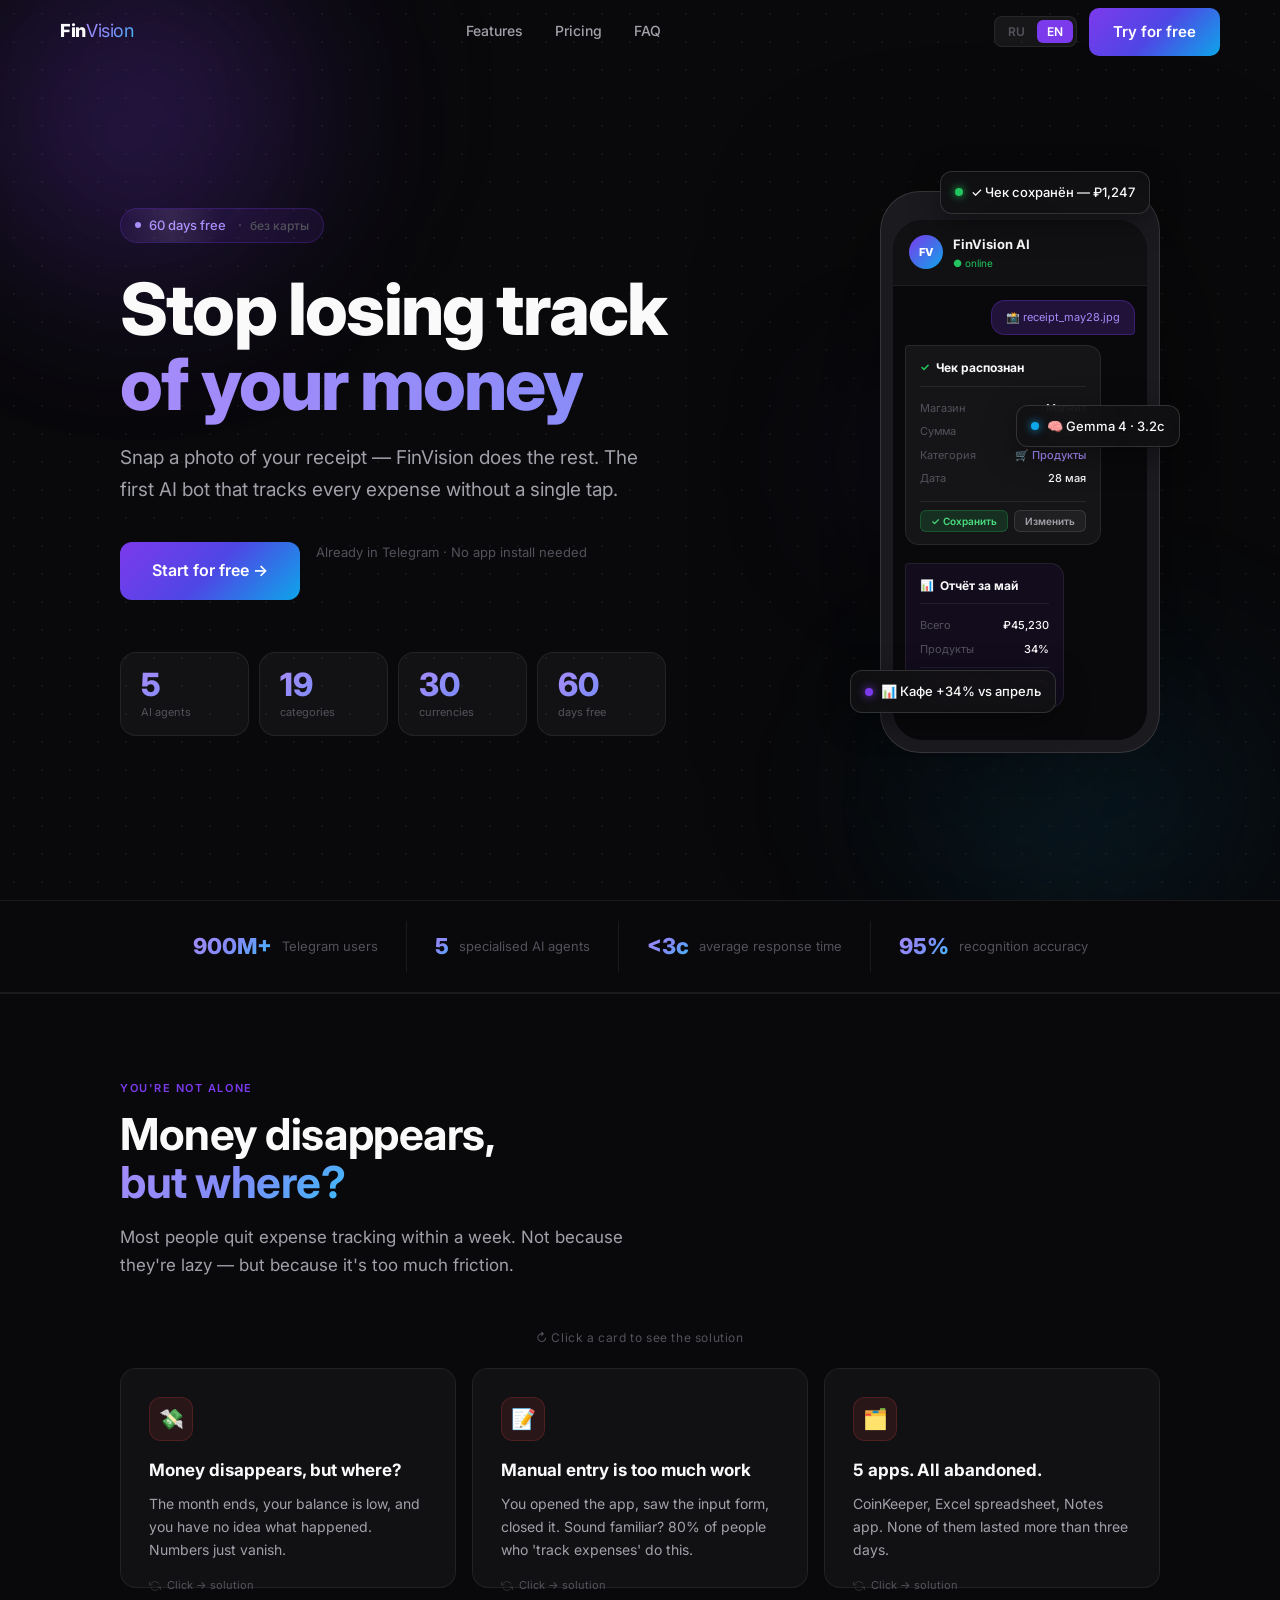
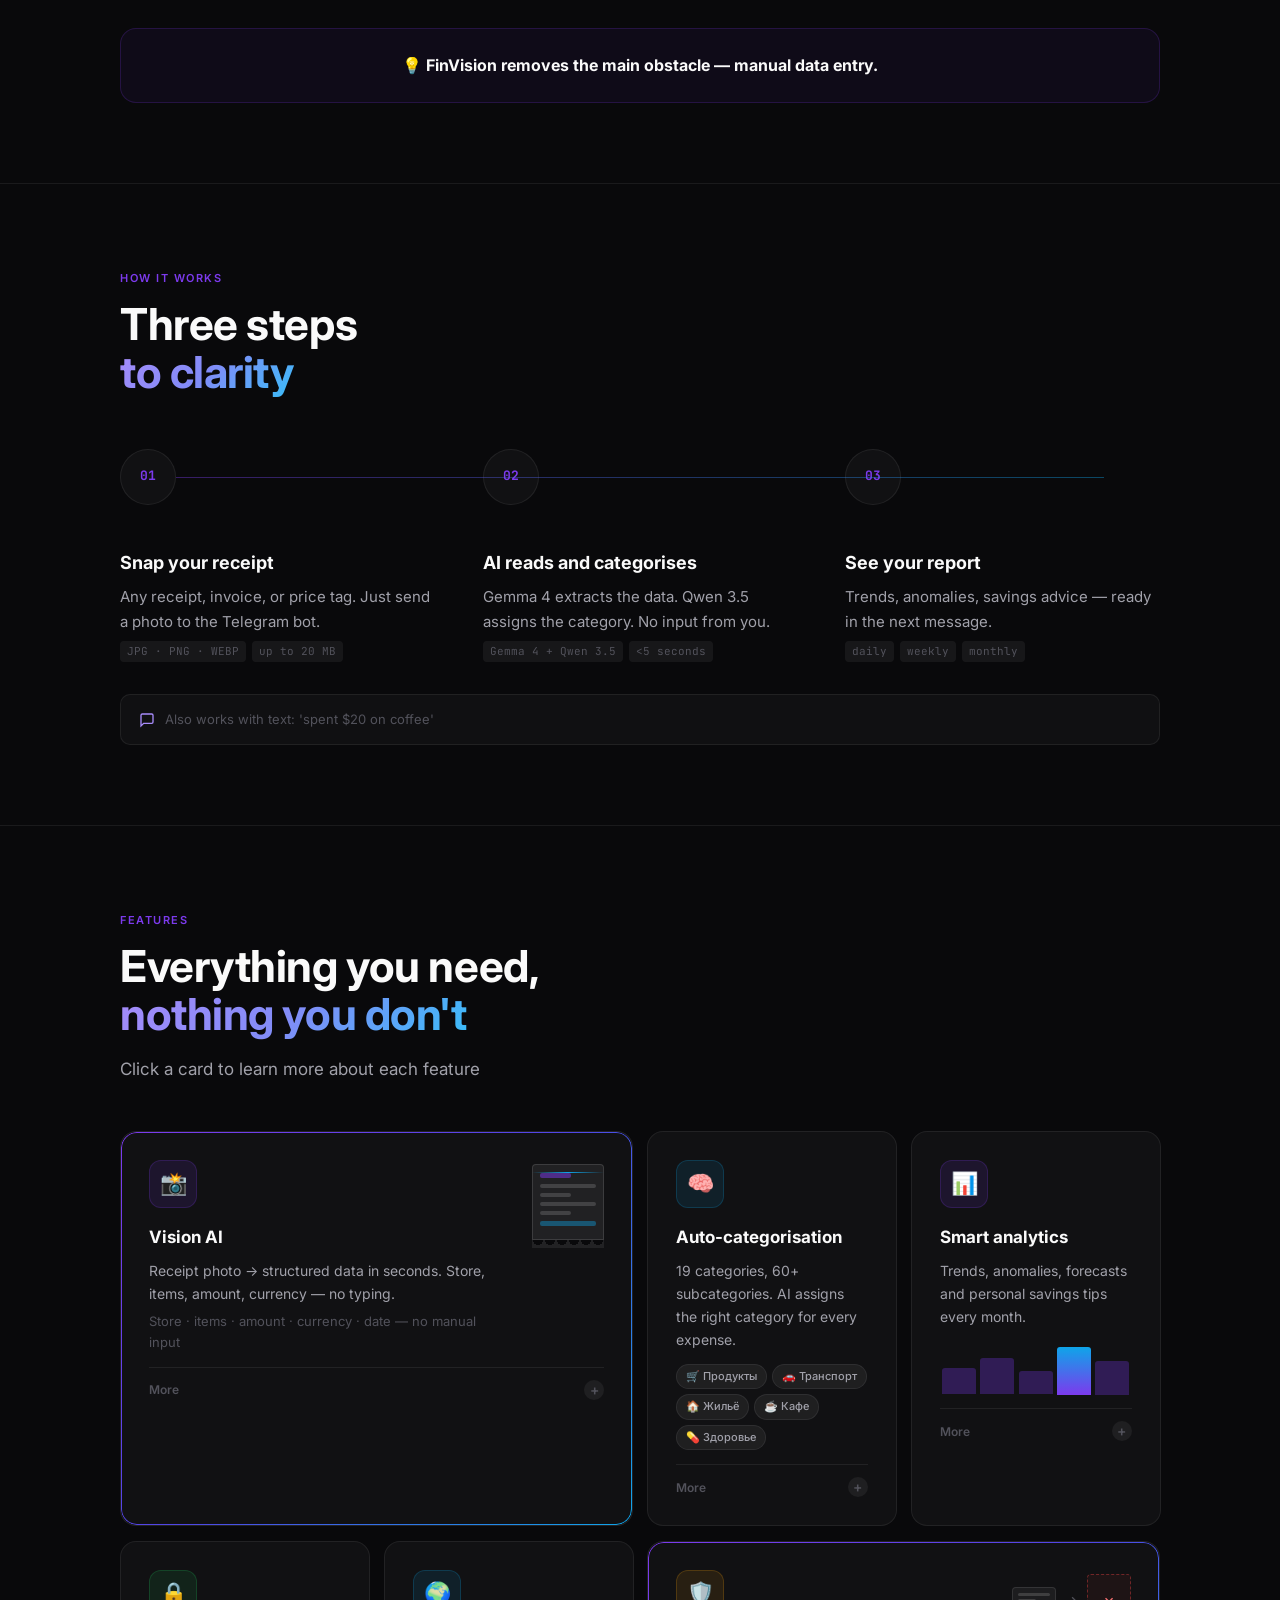
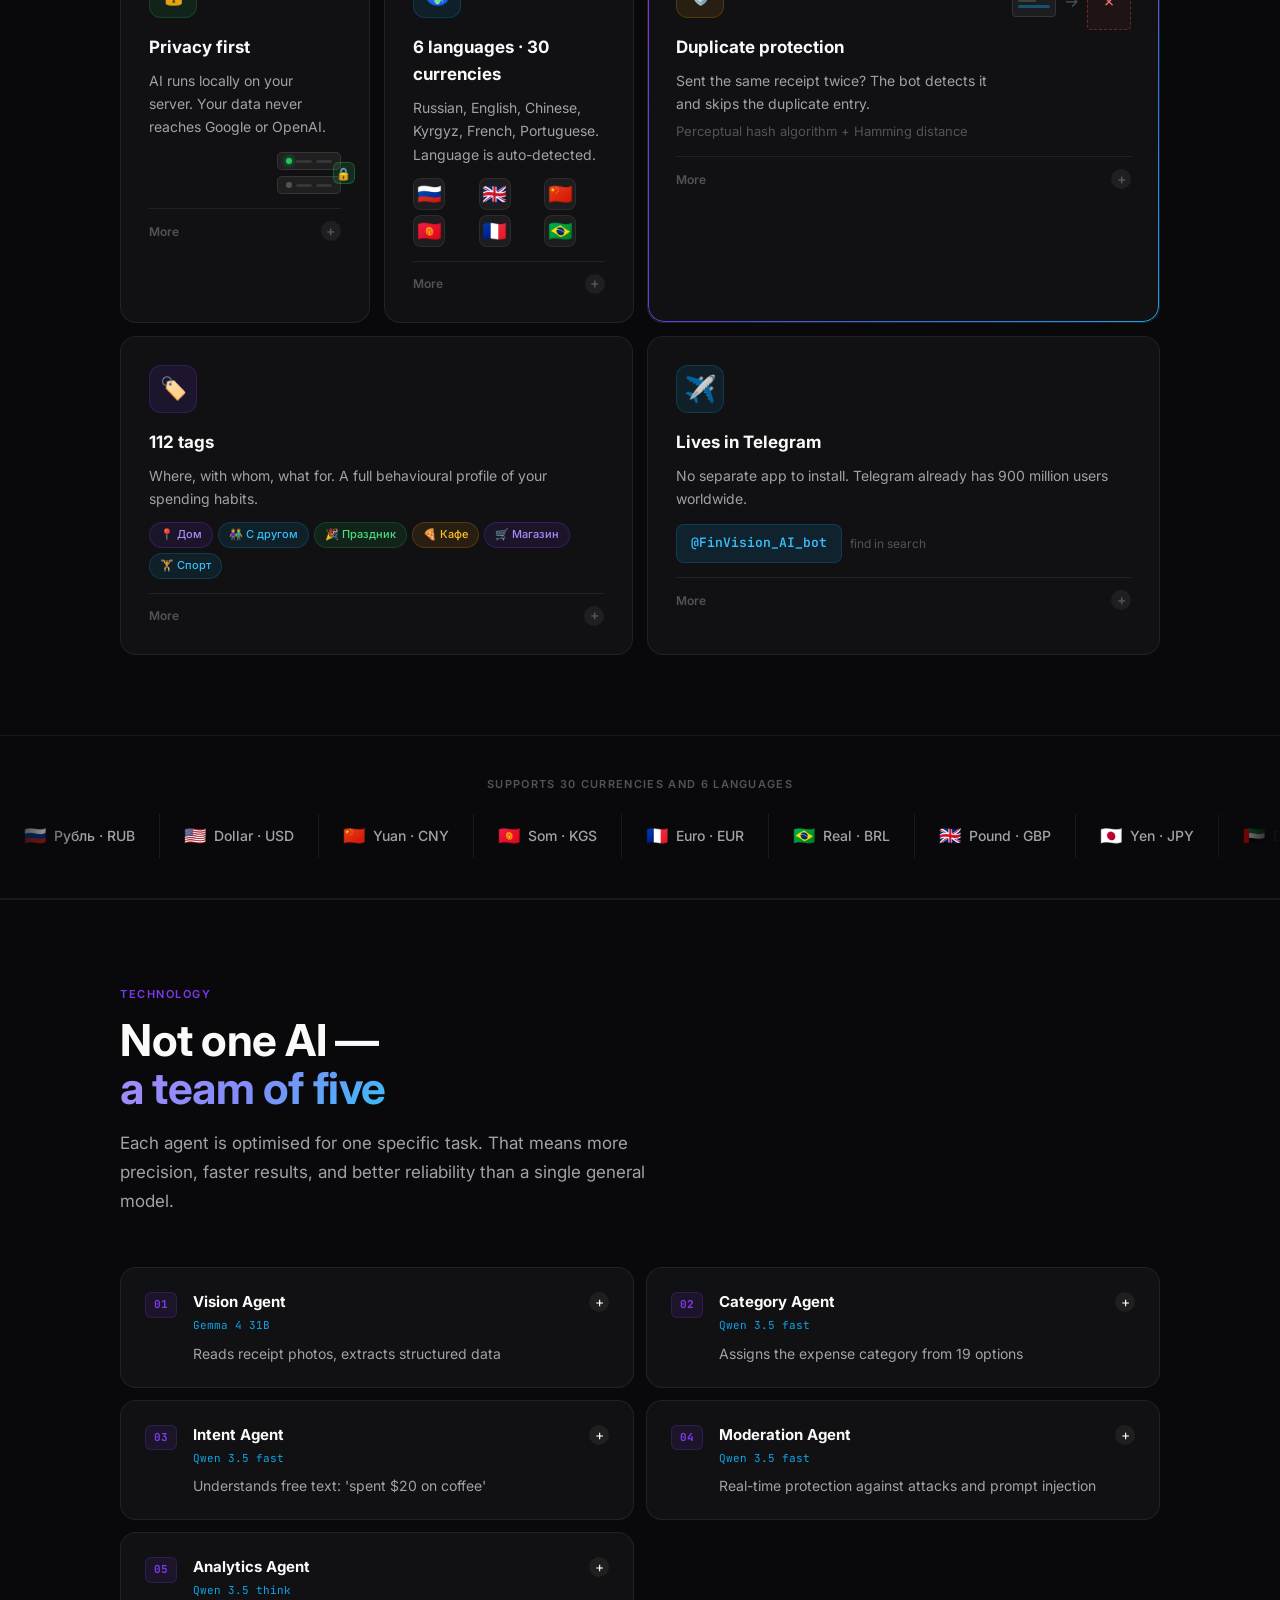
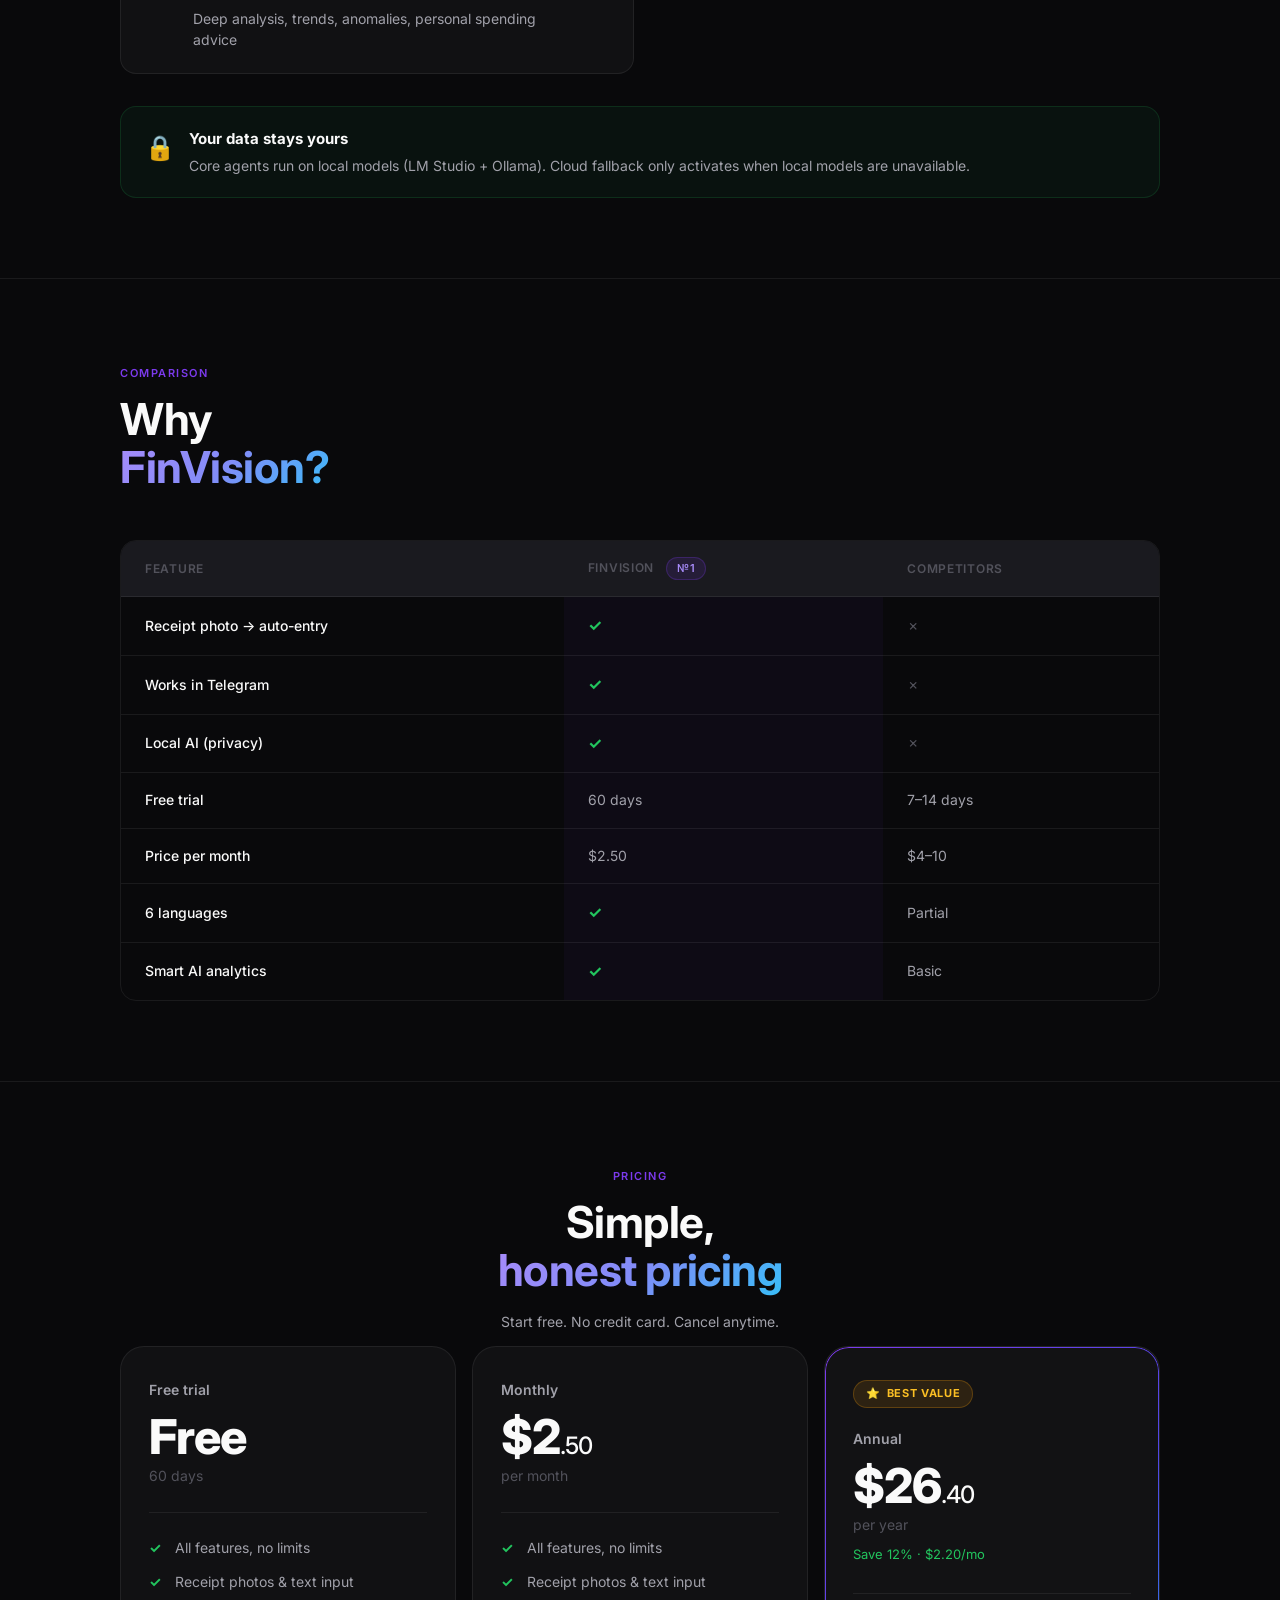
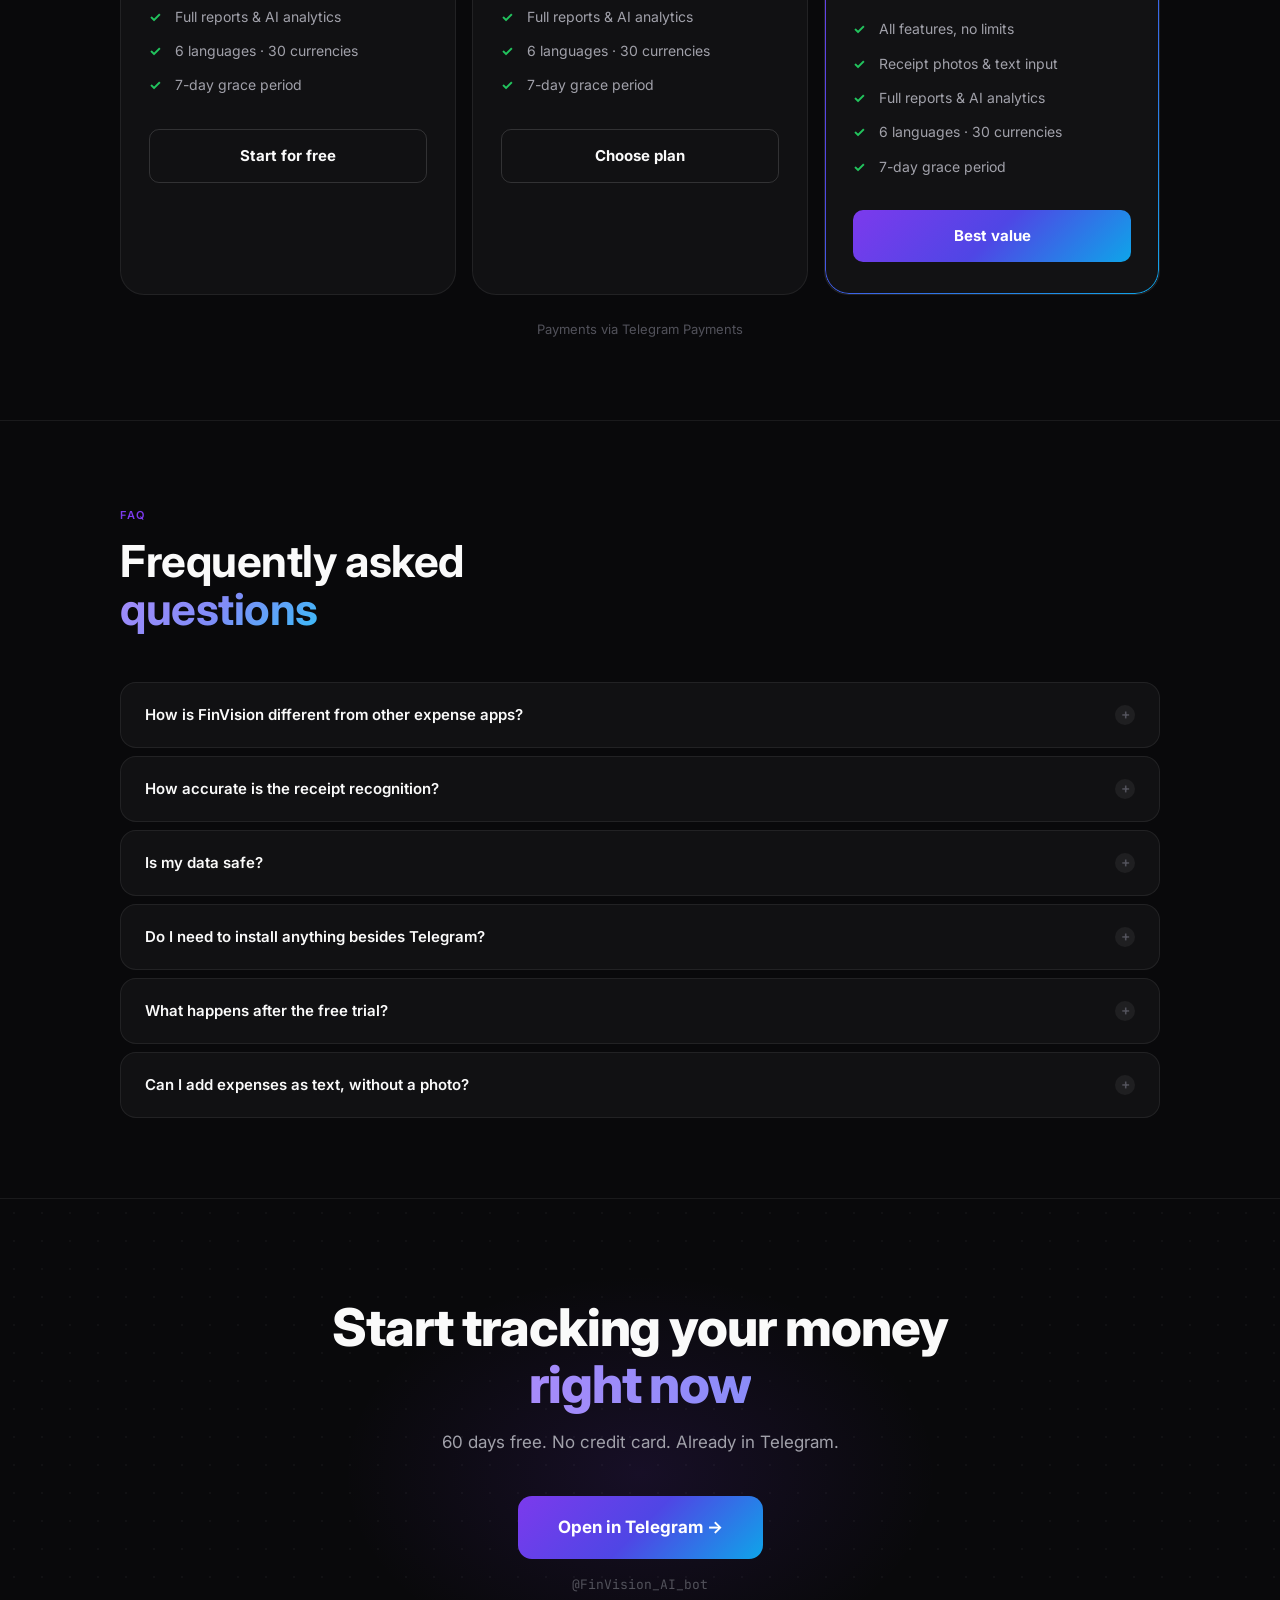
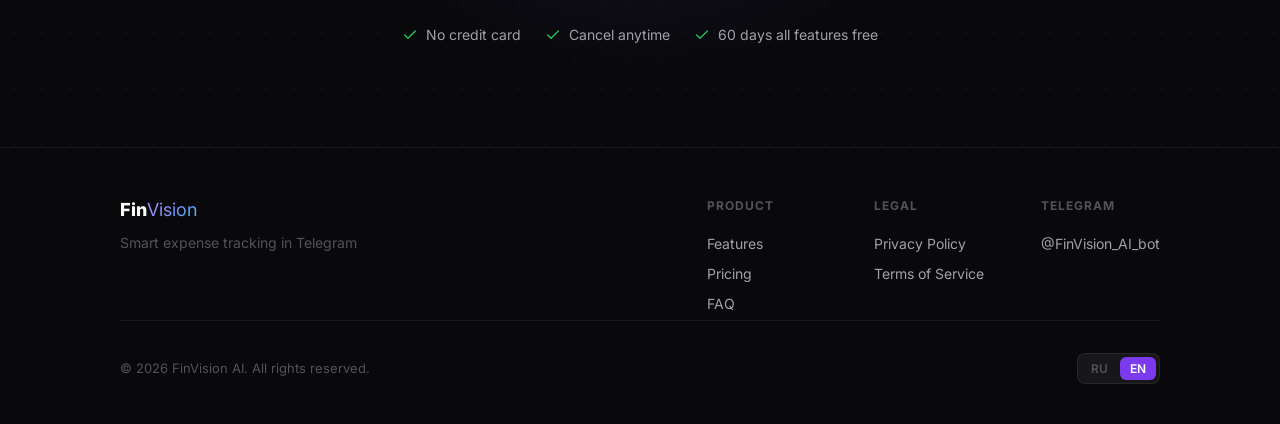
==== index.html @ de07f98b "feat: initial commit — landing page v1 with i18n fixes - Full landing page: hero, pain, how, feature" ====
<!DOCTYPE html>
<html lang="ru">
<head>
  <meta charset="UTF-8">
  <meta name="viewport" content="width=device-width, initial-scale=1.0, viewport-fit=cover">
  <meta name="description" content="FinVision AI — умный учёт расходов в Telegram. Сфотографируйте чек, AI сделает остальное. 60 дней бесплатно.">
  <title>FinVision AI — Умный учёт расходов в Telegram</title>
  <link rel="preconnect" href="https://fonts.googleapis.com">
  <link rel="preconnect" href="https://fonts.gstatic.com" crossorigin>
  <link href="https://fonts.googleapis.com/css2?family=Inter:wght@300;400;500;600;700;800&family=JetBrains+Mono:wght@400;500&display=swap" rel="stylesheet">
  <link rel="stylesheet" href="css/style.css">
</head>
<body>

<!-- ═══════ NAVBAR ════════════════════════════════════════════ -->
<nav class="navbar" id="navbar">
  <div class="nav-inner">
    <a href="#" class="nav-logo">Fin<span>Vision</span></a>
    <div class="nav-links">
      <a href="#features" data-i18n="nav.features">Возможности</a>
      <a href="#pricing"  data-i18n="nav.pricing">Цены</a>
      <a href="#faq"      data-i18n="nav.faq">FAQ</a>
    </div>
    <div class="nav-actions">
      <div class="lang-switcher">
        <button class="lang-btn active" data-lang="ru">RU</button>
        <button class="lang-btn" data-lang="en">EN</button>
      </div>
      <a href="https://t.me/FinVision_AI_bot" target="_blank" rel="noopener"
         class="btn btn-primary nav-cta" data-i18n="nav.cta">Попробовать бесплатно</a>
    </div>
    <button class="hamburger" id="hamburger" aria-label="Menu" aria-expanded="false">
      <span></span><span></span><span></span>
    </button>
  </div>
  <div class="mobile-menu" id="mobile-menu">
    <a href="#features" data-i18n="nav.features">Возможности</a>
    <a href="#pricing"  data-i18n="nav.pricing">Цены</a>
    <a href="#faq"      data-i18n="nav.faq">FAQ</a>
    <a href="https://t.me/FinVision_AI_bot" target="_blank" rel="noopener"
       class="btn btn-primary mobile-cta" data-i18n="nav.cta">Попробовать бесплатно</a>
  </div>
</nav>

<main>

<!-- ═══════ HERO ═════════════════════════════════════════════ -->
<section class="hero" id="hero">
  <div class="hero-glow hero-glow-1"></div>
  <div class="hero-glow hero-glow-2"></div>
  <div class="hero-aurora aurora-1"></div>
  <div class="hero-aurora aurora-2"></div>
  <div class="hero-aurora aurora-3"></div>

  <div class="container">
    <div class="hero-content">
      <div class="hero-text">

        <div class="hero-badge" data-animate>
          <span class="badge-dot"></span>
          <span data-i18n="hero.badge">60 дней бесплатно</span>
          <span style="color:var(--faint);margin-left:4px">·</span>
          <span style="color:var(--faint);font-size:12px">без карты</span>
        </div>

        <h1 class="hero-title" data-animate data-delay="80">
          <span data-i18n="hero.title_1">Ваши деньги</span><br>
          <span class="animated-gradient" data-i18n="hero.title_2">перестали исчезать</span>
        </h1>

        <p class="hero-sub" data-animate data-delay="140" data-i18n="hero.subtitle">
          Сфотографируйте чек — FinVision сделает всё остальное.
        </p>

        <div class="hero-actions" data-animate data-delay="200">
          <a href="https://t.me/FinVision_AI_bot" target="_blank" rel="noopener"
             class="btn btn-primary btn-primary-lg" data-i18n="hero.cta">Начать бесплатно →</a>
          <span class="hero-note" data-i18n="hero.note">Уже в Telegram · Без установки</span>
        </div>

        <div class="hero-stats" data-animate data-delay="260" data-stagger>
          <div class="stat">
            <div class="stat-val" data-count="5">5</div>
            <div class="stat-label" data-i18n="stats.agents">AI агентов</div>
          </div>
          <div class="stat">
            <div class="stat-val" data-count="19">19</div>
            <div class="stat-label" data-i18n="stats.categories">категорий</div>
          </div>
          <div class="stat">
            <div class="stat-val" data-count="30">30</div>
            <div class="stat-label" data-i18n="stats.currencies">валют</div>
          </div>
          <div class="stat">
            <div class="stat-val" data-count="60">60</div>
            <div class="stat-label" data-i18n="stats.free">дней бесплатно</div>
          </div>
        </div>

      </div>

      <!-- Phone visual + floating badges -->
      <div class="hero-visual" style="position:relative">

        <!-- Floating notification badges -->
        <div class="hero-badge-float float float-d1"
             style="top:-20px;right:10px;z-index:10">
          <span class="hbf-dot hbf-green"></span>
          <span>✓ Чек сохранён — ₽1,247</span>
        </div>
        <div class="hero-badge-float float float-d2"
             style="bottom:40px;left:-30px;z-index:10">
          <span class="hbf-dot hbf-violet"></span>
          <span>📊 Кафе +34% vs апрель</span>
        </div>
        <div class="hero-badge-float float-sm float-d3"
             style="top:38%;right:-20px;z-index:10">
          <span class="hbf-dot hbf-sky"></span>
          <span>🧠 Gemma 4 · 3.2с</span>
        </div>

        <!-- Phone mockup -->
        <div class="phone-mockup">
          <div class="phone-frame">
            <div class="phone-notch"></div>
            <div class="phone-screen">
              <div class="chat-header">
                <div class="chat-avatar">FV</div>
                <div>
                  <div class="chat-name">FinVision AI</div>
                  <div class="chat-status">● online</div>
                </div>
              </div>
              <div class="chat-body">
                <div class="msg-user">
                  <div class="msg-photo-pill">📸 receipt_may28.jpg</div>
                </div>
                <div class="msg-bot">
                  <div class="receipt-card">
                    <div class="rc-top">
                      <span class="rc-check">✓</span>
                      <span class="rc-title">Чек распознан</span>
                    </div>
                    <div class="rc-row"><span class="rc-k">Магазин</span><span class="rc-v">Магнит</span></div>
                    <div class="rc-row"><span class="rc-k">Сумма</span><span class="rc-v">₽1,247</span></div>
                    <div class="rc-row"><span class="rc-k">Категория</span><span class="rc-v rc-cat">🛒 Продукты</span></div>
                    <div class="rc-row"><span class="rc-k">Дата</span><span class="rc-v">28 мая</span></div>
                    <div class="rc-actions">
                      <button class="rc-btn rc-save">✓ Сохранить</button>
                      <button class="rc-btn rc-edit">Изменить</button>
                    </div>
                  </div>
                </div>
                <div class="msg-bot" style="margin-top:8px">
                  <div class="receipt-card" style="background:rgba(124,58,237,0.08)">
                    <div class="rc-top" style="margin-bottom:10px">
                      <span style="color:#a78bfa">📊</span>
                      <span class="rc-title">Отчёт за май</span>
                    </div>
                    <div class="rc-row"><span class="rc-k">Всего</span><span class="rc-v">₽45,230</span></div>
                    <div class="rc-row"><span class="rc-k">Продукты</span><span class="rc-v">34%</span></div>
                    <div class="rc-row" style="margin-top:6px;padding-top:6px;border-top:1px solid rgba(255,255,255,.07)">
                      <span style="font-size:11px;color:#f87171">↑ Кафе +34% vs апрель</span>
                    </div>
                  </div>
                </div>
              </div>
            </div>
          </div>
        </div>
      </div>

    </div>
  </div>
</section>

<!-- ═══════ PROOF BAR ════════════════════════════════════════ -->
<div class="proof-bar">
  <div class="container">
    <div class="proof-inner">
      <div class="proof-item">
        <span class="proof-num">900M+</span>
        <span class="proof-label" data-i18n="proof.telegram">пользователей Telegram</span>
      </div>
      <div class="proof-item">
        <span class="proof-num">5</span>
        <span class="proof-label" data-i18n="proof.agents">специализированных AI-агентов</span>
      </div>
      <div class="proof-item">
        <span class="proof-num">&lt;3с</span>
        <span class="proof-label" data-i18n="proof.speed">среднее время ответа</span>
      </div>
      <div class="proof-item">
        <span class="proof-num">95%</span>
        <span class="proof-label" data-i18n="proof.accuracy">точность распознавания</span>
      </div>
    </div>
  </div>
</div>

<!-- ═══════ PAIN ══════════════════════════════════════════════ -->
<section class="pain section" id="pain">
  <div class="container">
    <div class="pain-header">
      <span class="section-label" data-i18n="pain.label">Вы не одни</span>
      <h2 class="section-title" data-animate>
        <span data-i18n="pain.title">Деньги уходят,</span><br>
        <span class="gradient-text" data-i18n="pain.title_accent">но куда?</span>
      </h2>
      <p class="section-subtitle" data-animate data-delay="60" data-i18n="pain.subtitle">
        Большинство людей бросают учёт финансов через неделю. Не потому что ленятся — а потому что это слишком сложно.
      </p>
    </div>

    <!-- Flip cards — кликни чтобы увидеть решение -->
    <p style="font-size:12px;color:var(--faint);text-align:center;margin-bottom:20px;letter-spacing:0.05em" data-i18n="pain.flip_hint">↻ Нажмите на карточку, чтобы увидеть решение</p>

    <div class="pain-cards">
      <div class="pain-card flip-card" data-animate role="button" aria-label="Flip card">
        <div class="flip-inner">
          <div class="flip-front">
            <div class="pain-card-icon">💸</div>
            <div class="pain-card-title" data-i18n="pain.c1_title">Деньги тают... но куда?</div>
            <div class="pain-card-text" data-i18n="pain.c1_text">К концу месяца на счету пусто, а вы не понимаете на что ушло. Цифры просто исчезают.</div>
            <div class="flip-hint">
              <svg width="12" height="12" viewBox="0 0 24 24" fill="none" stroke="currentColor" stroke-width="2"><path d="M1 4v6h6M23 20v-6h-6M20.49 9A9 9 0 0 0 5.64 5.64L1 10M23 14l-4.64 4.36A9 9 0 0 1 3.51 15"/></svg>
              <span data-i18n="pain.see_solution">Нажмите → решение</span>
            </div>
          </div>
          <div class="flip-back">
            <div class="flip-back-icon">✅</div>
            <div class="flip-back-title" data-i18n="pain.solution_label">Решение FinVision</div>
            <div class="flip-back-text" data-i18n="pain.c1_fix">FinVision автоматически записывает каждый расход по фото чека. Отчёт за месяц — в одном сообщении. Никакого ручного ввода — никогда.</div>
          </div>
        </div>
      </div>

      <div class="pain-card flip-card" data-animate data-delay="60" role="button">
        <div class="flip-inner">
          <div class="flip-front">
            <div class="pain-card-icon">📝</div>
            <div class="pain-card-title" data-i18n="pain.c2_title">Вводить вручную — лень</div>
            <div class="pain-card-text" data-i18n="pain.c2_text">Открыли приложение, увидели форму ввода, закрыли. Это знакомо 80% людей, которые «ведут учёт».</div>
            <div class="flip-hint">
              <svg width="12" height="12" viewBox="0 0 24 24" fill="none" stroke="currentColor" stroke-width="2"><path d="M1 4v6h6M23 20v-6h-6M20.49 9A9 9 0 0 0 5.64 5.64L1 10M23 14l-4.64 4.36A9 9 0 0 1 3.51 15"/></svg>
              <span data-i18n="pain.see_solution">Нажмите → решение</span>
            </div>
          </div>
          <div class="flip-back">
            <div class="flip-back-icon">📸</div>
            <div class="flip-back-title" data-i18n="pain.solution_label">Решение FinVision</div>
            <div class="flip-back-text" data-i18n="pain.c2_fix">Одна фотография вместо формы с десятью полями. Весь процесс — 3 секунды. Бот всё остальное делает сам.</div>
          </div>
        </div>
      </div>

      <div class="pain-card flip-card" data-animate data-delay="120" role="button">
        <div class="flip-inner">
          <div class="flip-front">
            <div class="pain-card-icon">🗂️</div>
            <div class="pain-card-title" data-i18n="pain.c3_title">5 приложений. Все заброшены.</div>
            <div class="pain-card-text" data-i18n="pain.c3_text">CoinKeeper, Excel, заметки в телефоне. Ни одно не прижилось дольше трёх дней.</div>
            <div class="flip-hint">
              <svg width="12" height="12" viewBox="0 0 24 24" fill="none" stroke="currentColor" stroke-width="2"><path d="M1 4v6h6M23 20v-6h-6M20.49 9A9 9 0 0 0 5.64 5.64L1 10M23 14l-4.64 4.36A9 9 0 0 1 3.51 15"/></svg>
              <span data-i18n="pain.see_solution">Нажмите → решение</span>
            </div>
          </div>
          <div class="flip-back">
            <div class="flip-back-icon">💬</div>
            <div class="flip-back-title" data-i18n="pain.solution_label">Решение FinVision</div>
            <div class="flip-back-text" data-i18n="pain.c3_fix">FinVision работает в Telegram — там, где вы уже есть. Никакого нового приложения. Просто чат с ботом.</div>
          </div>
        </div>
      </div>
    </div>

    <div class="pain-solution" data-animate>
      💡 <strong data-i18n="pain.solution">FinVision убирает главное препятствие — ручной ввод данных.</strong>
    </div>
  </div>
</section>

<!-- ═══════ HOW IT WORKS ══════════════════════════════════════ -->
<section class="how section" id="how">
  <div class="container">
    <div class="how-header">
      <span class="section-label" data-i18n="how.label">Как это работает</span>
      <h2 class="section-title" data-animate>
        <span data-i18n="how.title">Три шага</span><br>
        <span class="gradient-text" data-i18n="how.title_accent">до ясности</span>
      </h2>
    </div>

    <div class="steps">
      <div class="step" data-animate>
        <div class="step-num" data-i18n="how.s1_num">01</div>
        <div class="step-body">
          <div class="step-title" data-i18n="how.s1_title">Сфотографируйте чек</div>
          <div class="step-text" data-i18n="how.s1_text">Любой чек, квитанция, ценник. Просто отправьте фото в Telegram-бот. Или напишите текстом: «потратил 500₽ на такси».</div>
          <div class="how-meta">
            <span data-i18n="how.s1_formats">JPG · PNG · WEBP</span>
            <span data-i18n="how.s1_size">до 20 МБ</span>
          </div>
        </div>
      </div>
      <div class="step" data-animate data-delay="80">
        <div class="step-num" data-i18n="how.s2_num">02</div>
        <div class="step-body">
          <div class="step-title" data-i18n="how.s2_title">AI читает и категоризирует</div>
          <div class="step-text" data-i18n="how.s2_text">Gemma 4 31B распознаёт все данные чека. Qwen 3.5 определяет категорию из 19 вариантов. Всё это — менее чем за 5 секунд.</div>
          <div class="how-meta">
            <span data-i18n="how.s2_model">Gemma 4 + Qwen 3.5</span>
            <span data-i18n="how.s2_time">&lt;5 секунд</span>
          </div>
        </div>
      </div>
      <div class="step" data-animate data-delay="160">
        <div class="step-num" data-i18n="how.s3_num">03</div>
        <div class="step-body">
          <div class="step-title" data-i18n="how.s3_title">Смотрите отчёт</div>
          <div class="step-text" data-i18n="how.s3_text">Тренды, аномалии, сравнение месяцев и персональные советы по экономии — всё в следующем сообщении бота.</div>
          <div class="how-meta">
            <span data-i18n="how.s3_daily">ежедневно</span>
            <span data-i18n="how.s3_weekly">еженедельно</span>
            <span data-i18n="how.s3_monthly">ежемесячно</span>
          </div>
        </div>
      </div>
    </div>

    <div class="how-note" data-animate>
      <svg width="16" height="16" viewBox="0 0 24 24" fill="none" stroke="#a78bfa" stroke-width="2" stroke-linecap="round"><path d="M21 15a2 2 0 0 1-2 2H7l-4 4V5a2 2 0 0 1 2-2h14a2 2 0 0 1 2 2z"/></svg>
      <span data-i18n="how.note">Работает также с текстом: «потратил 500₽ на такси»</span>
    </div>
  </div>
</section>

<!-- ═══════ FEATURES ══════════════════════════════════════════ -->
<section class="features section" id="features">
  <div class="container">
    <div class="features-header">
      <span class="section-label" data-i18n="features.label">Возможности</span>
      <h2 class="section-title" data-animate>
        <span data-i18n="features.title">Всё что нужно,</span><br>
        <span class="gradient-text" data-i18n="features.title_accent">и ничего лишнего</span>
      </h2>
      <p class="section-subtitle" data-animate data-delay="60">
        <span data-i18n="features.subtitle">Нажмите на карточку — узнайте больше о каждой функции</span>
      </p>
    </div>

    <div class="bento">

      <!-- F1 — Vision AI (wide, featured) -->
      <div class="bento-card featured expandable tilt" data-animate>
        <div class="bento-card-wide">
          <div class="bento-body">
            <div class="bento-icon bento-icon-violet">📸</div>
            <div class="bento-title" data-i18n="features.f1_title">Vision AI</div>
            <div class="bento-text" data-i18n="features.f1_text">Фото чека → структурированные данные за секунды.</div>
            <div class="bento-text-sm" data-i18n="features.f1_sub">Магазин · товары · сумма · валюта · дата — без ручного ввода</div>
          </div>
          <div class="bento-illus">
            <div class="illus-receipt">
              <div class="receipt-body">
                <div class="rline accent" style="width:55%;height:5px"></div>
                <div class="rline" style="margin-top:6px"></div>
                <div class="rline short"></div>
                <div class="rline"></div>
                <div class="rline short"></div>
                <div class="rline total" style="margin-top:6px"></div>
              </div>
              <div class="receipt-tear"></div>
              <div class="receipt-scan"></div>
            </div>
          </div>
        </div>
        <div class="expand-body">
          <div class="expand-detail" data-i18n="features.f1_more">Vision Agent на базе Gemma 4 31B распознаёт текст, числа и структуру с точностью 85–95%. Поддерживает чеки на 6 языках, размытые фото и низкую освещённость. Если уверенность низкая — бот уточнит у вас.</div>
        </div>
        <div class="expand-trigger">
          <span data-i18n="features.expand_more">Подробнее</span>
          <div class="expand-icon">+</div>
        </div>
      </div>

      <!-- F2 — Categories -->
      <div class="bento-card expandable tilt" data-animate data-delay="60">
        <div class="bento-icon bento-icon-sky">🧠</div>
        <div class="bento-title" data-i18n="features.f2_title">Авто-категоризация</div>
        <div class="bento-text" data-i18n="features.f2_text">19 категорий, 60+ подкатегорий. AI сам определяет куда записать расход.</div>
        <div class="illus-cats" style="margin-top:12px">
          <span class="cat-chip">🛒 Продукты</span>
          <span class="cat-chip">🚗 Транспорт</span>
          <span class="cat-chip">🏠 Жильё</span>
          <span class="cat-chip">☕ Кафе</span>
          <span class="cat-chip">💊 Здоровье</span>
        </div>
        <div class="expand-body">
          <div class="expand-detail" data-i18n="features.f2_more">CategoryAgent сопоставляет расход с деревом из 19 корневых и 60+ дочерних категорий. Если уверенность ниже 70% — бот предложит 3 варианта. Вы всегда можете изменить категорию одним нажатием.</div>
        </div>
        <div class="expand-trigger">
          <span data-i18n="features.expand_more">Подробнее</span>
          <div class="expand-icon">+</div>
        </div>
      </div>

      <!-- F3 — Analytics -->
      <div class="bento-card expandable tilt" data-animate data-delay="100">
        <div class="bento-icon bento-icon-violet">📊</div>
        <div class="bento-title" data-i18n="features.f3_title">Умная аналитика</div>
        <div class="bento-text" data-i18n="features.f3_text">Тренды, аномалии, прогнозы и персональные советы.</div>
        <div class="illus-chart" style="margin-top:14px">
          <div class="cbar" style="--h:50%"></div>
          <div class="cbar" style="--h:70%"></div>
          <div class="cbar" style="--h:45%"></div>
          <div class="cbar hi" style="--h:92%"></div>
          <div class="cbar" style="--h:65%"></div>
        </div>
        <div class="expand-body">
          <div class="expand-detail" data-i18n="features.f3_more">AnalyticsAgent сравнивает периоды, находит аномалии и даёт конкретные советы: «Если сократить такси на 20%, сэкономите X₽ в месяц». Прогноз на конец месяца на основе текущего темпа трат.</div>
        </div>
        <div class="expand-trigger">
          <span data-i18n="features.expand_more">Подробнее</span>
          <div class="expand-icon">+</div>
        </div>
      </div>

      <!-- F4 — Privacy -->
      <div class="bento-card expandable tilt" data-animate data-delay="60">
        <div class="bento-icon bento-icon-green">🔒</div>
        <div class="bento-title" data-i18n="features.f4_title">Приватность</div>
        <div class="bento-text" data-i18n="features.f4_text">AI работает локально. Ваши данные не уходят в облако Google или OpenAI.</div>
        <div class="illus-server" style="margin-top:14px">
          <div class="srv-unit"><div class="srv-led on"></div><div class="srv-line"></div><div class="srv-line"></div></div>
          <div class="srv-unit"><div class="srv-led"></div><div class="srv-line"></div><div class="srv-line"></div></div>
          <div class="srv-lock">🔒</div>
        </div>
        <div class="expand-body">
          <div class="expand-detail" data-i18n="features.f4_more">Gemma 4 и Qwen 3.5 развёрнуты локально через LM Studio и Ollama. Никаких API-запросов в OpenAI или Google по умолчанию. Облачный fallback — только если ваш локальный сервер недоступен.</div>
        </div>
        <div class="expand-trigger">
          <span data-i18n="features.expand_more">Подробнее</span>
          <div class="expand-icon">+</div>
        </div>
      </div>

      <!-- F5 — Languages -->
      <div class="bento-card expandable tilt" data-animate data-delay="100">
        <div class="bento-icon bento-icon-sky">🌍</div>
        <div class="bento-title" data-i18n="features.f5_title">6 языков · 30 валют</div>
        <div class="bento-text" data-i18n="features.f5_text">Язык определяется автоматически из настроек Telegram.</div>
        <div class="illus-globe" style="margin-top:12px">
          <div class="lang-flag" title="Русский">🇷🇺</div>
          <div class="lang-flag" title="English">🇬🇧</div>
          <div class="lang-flag" title="中文">🇨🇳</div>
          <div class="lang-flag" title="Кыргызча">🇰🇬</div>
          <div class="lang-flag" title="Français">🇫🇷</div>
          <div class="lang-flag" title="Português">🇧🇷</div>
        </div>
        <div class="expand-body">
          <div class="expand-detail" data-i18n="features.f5_more">Все сообщения бота, категории, отчёты и кнопки — на языке пользователя. Настройка не нужна: берём язык из вашего Telegram. 30 валют с региональной сортировкой.</div>
        </div>
        <div class="expand-trigger">
          <span data-i18n="features.expand_more">Подробнее</span>
          <div class="expand-icon">+</div>
        </div>
      </div>

      <!-- F6 — Duplicate protection (wide) -->
      <div class="bento-card featured expandable tilt" data-animate data-delay="140">
        <div class="bento-card-wide">
          <div class="bento-body">
            <div class="bento-icon bento-icon-amber">🛡️</div>
            <div class="bento-title" data-i18n="features.f6_title">Защита от дублей</div>
            <div class="bento-text" data-i18n="features.f6_text">Уже сохранили этот чек? Бот распознает и не создаст повтор.</div>
            <div class="bento-text-sm" data-i18n="features.f6_sub">Алгоритм perceptual hash + расстояние Хэмминга</div>
          </div>
          <div class="bento-illus">
            <div class="illus-dup">
              <div class="dup-receipt">
                <div class="rline"></div><div class="rline short"></div><div class="rline total"></div>
              </div>
              <div style="font-size:16px;color:var(--faint)">→</div>
              <div class="dup-blocked">✗</div>
            </div>
          </div>
        </div>
        <div class="expand-body">
          <div class="expand-detail" data-i18n="features.f6_more">Каждый чек получает perceptual hash (pHash). При загрузке нового чека система считает расстояние Хэмминга до уже сохранённых. Если совпадение ≥95% — предупреждение о дубле. Можно сохранить принудительно.</div>
        </div>
        <div class="expand-trigger">
          <span data-i18n="features.expand_more">Подробнее</span>
          <div class="expand-icon">+</div>
        </div>
      </div>

      <!-- F7 — Tags (wide) -->
      <div class="bento-card expandable tilt" data-animate data-delay="80">
        <div class="bento-icon bento-icon-violet">🏷️</div>
        <div class="bento-title" data-i18n="features.f7_title">112 тегов</div>
        <div class="bento-text" data-i18n="features.f7_text">Где, с кем, по какому поводу — полный поведенческий профиль трат.</div>
        <div class="illus-tags" style="margin-top:12px">
          <span class="tag-pill tag-v">📍 Дом</span>
          <span class="tag-pill tag-s">👫 С другом</span>
          <span class="tag-pill tag-g">🎉 Праздник</span>
          <span class="tag-pill tag-a">🍕 Кафе</span>
          <span class="tag-pill tag-v">🛒 Магазин</span>
          <span class="tag-pill tag-s">🏋️ Спорт</span>
        </div>
        <div class="expand-body">
          <div class="expand-detail" data-i18n="features.f7_more">112 тегов в 15 группах: место, компания, повод, настроение, тип магазина, привычки. Теги назначаются вручную при сохранении чека. Admin-панель показывает матрицу тегов и инсайты о ваших привычках.</div>
        </div>
        <div class="expand-trigger">
          <span data-i18n="features.expand_more">Подробнее</span>
          <div class="expand-icon">+</div>
        </div>
      </div>

      <!-- F8 — Telegram (wide) -->
      <div class="bento-card expandable tilt" data-animate data-delay="120">
        <div class="bento-icon bento-icon-sky" style="font-size:26px">✈️</div>
        <div class="bento-title" data-i18n="features.f8_title">Прямо в Telegram</div>
        <div class="bento-text" data-i18n="features.f8_text">Не нужно новое приложение. 900M уже используют Telegram — просто найдите бота и нажмите Start.</div>
        <div style="margin-top:14px;display:flex;align-items:center;gap:8px">
          <div style="background:rgba(14,165,233,0.12);border:1px solid rgba(14,165,233,0.2);border-radius:8px;padding:8px 14px;font-size:13px;font-weight:600;color:#38bdf8;font-family:var(--mono)">@FinVision_AI_bot</div>
          <div style="font-size:12px;color:var(--faint)" data-i18n="features.f8_find">найдите в поиске</div>
        </div>
        <div class="expand-body">
          <div class="expand-detail" data-i18n="features.f8_more">Telegram доступен на iOS, Android, Windows, Mac, Linux, Web. Бот работает на всех платформах без дополнительной настройки. История чатов синхронизируется. Ваши расходы — всегда под рукой.</div>
        </div>
        <div class="expand-trigger">
          <span data-i18n="features.expand_more">Подробнее</span>
          <div class="expand-icon">+</div>
        </div>
      </div>

    </div>
  </div>
</section>

<!-- ═══════ MARQUEE ════════════════════════════════════════════ -->
<div class="marquee-section">
  <div class="marquee-label" data-i18n="marquee.label">Поддерживает 30 валют и 6 языков</div>
  <div class="marquee-track">
    <div class="marquee-inner">
      <div class="marquee-item"><span class="marquee-flag">🇷🇺</span> Рубль · RUB</div>
      <div class="marquee-item"><span class="marquee-flag">🇺🇸</span> Dollar · USD</div>
      <div class="marquee-item"><span class="marquee-flag">🇨🇳</span> Yuan · CNY</div>
      <div class="marquee-item"><span class="marquee-flag">🇰🇬</span> Som · KGS</div>
      <div class="marquee-item"><span class="marquee-flag">🇫🇷</span> Euro · EUR</div>
      <div class="marquee-item"><span class="marquee-flag">🇧🇷</span> Real · BRL</div>
      <div class="marquee-item"><span class="marquee-flag">🇬🇧</span> Pound · GBP</div>
      <div class="marquee-item"><span class="marquee-flag">🇯🇵</span> Yen · JPY</div>
      <div class="marquee-item"><span class="marquee-flag">🇦🇪</span> Dirham · AED</div>
      <div class="marquee-item"><span class="marquee-flag">🇨🇦</span> CAD</div>
      <div class="marquee-item"><span class="marquee-flag">🇰🇿</span> Tenge · KZT</div>
      <div class="marquee-item"><span class="marquee-flag">🇮🇳</span> Rupee · INR</div>
      <div class="marquee-item"><span class="marquee-flag">🇨🇭</span> Franc · CHF</div>
      <div class="marquee-item"><span class="marquee-flag">🇸🇬</span> SGD</div>
      <div class="marquee-item"><span class="marquee-flag">🇹🇷</span> Lira · TRY</div>
      <!-- Duplicate for seamless loop -->
      <div class="marquee-item"><span class="marquee-flag">🇷🇺</span> Рубль · RUB</div>
      <div class="marquee-item"><span class="marquee-flag">🇺🇸</span> Dollar · USD</div>
      <div class="marquee-item"><span class="marquee-flag">🇨🇳</span> Yuan · CNY</div>
      <div class="marquee-item"><span class="marquee-flag">🇰🇬</span> Som · KGS</div>
      <div class="marquee-item"><span class="marquee-flag">🇫🇷</span> Euro · EUR</div>
      <div class="marquee-item"><span class="marquee-flag">🇧🇷</span> Real · BRL</div>
      <div class="marquee-item"><span class="marquee-flag">🇬🇧</span> Pound · GBP</div>
      <div class="marquee-item"><span class="marquee-flag">🇯🇵</span> Yen · JPY</div>
      <div class="marquee-item"><span class="marquee-flag">🇦🇪</span> Dirham · AED</div>
      <div class="marquee-item"><span class="marquee-flag">🇨🇦</span> CAD</div>
      <div class="marquee-item"><span class="marquee-flag">🇰🇿</span> Tenge · KZT</div>
      <div class="marquee-item"><span class="marquee-flag">🇮🇳</span> Rupee · INR</div>
      <div class="marquee-item"><span class="marquee-flag">🇨🇭</span> Franc · CHF</div>
      <div class="marquee-item"><span class="marquee-flag">🇸🇬</span> SGD</div>
      <div class="marquee-item"><span class="marquee-flag">🇹🇷</span> Lira · TRY</div>
    </div>
  </div>
</div>

<!-- ═══════ AI ══════════════════════════════════════════════════ -->
<section class="ai-section section" id="ai">
  <div class="container">
    <div class="ai-header">
      <span class="section-label" data-i18n="ai.label">Технологии</span>
      <h2 class="section-title" data-animate>
        <span data-i18n="ai.title">Не один AI —</span><br>
        <span class="gradient-text" data-i18n="ai.title_accent">команда из пяти</span>
      </h2>
      <p class="section-subtitle" data-animate data-delay="60" data-i18n="ai.subtitle">
        Каждый агент оптимизирован под конкретную задачу. Нажмите — узнайте технические детали.
      </p>
    </div>

    <div class="agents">

      <div class="agent-card expandable" data-animate>
        <div class="agent-header">
          <div class="agent-num">01</div>
          <div class="agent-body">
            <div class="agent-name" data-i18n="ai.a1_name">Vision Agent</div>
            <div class="agent-model" data-i18n="ai.a1_model">Gemma 4 31B</div>
            <div class="agent-task" data-i18n="ai.a1_task">Читает фото чеков, извлекает структурированные данные</div>
          </div>
          <div class="expand-icon" style="margin-top:2px;flex-shrink:0">+</div>
        </div>
        <div class="expand-body">
          <div class="agent-specs">
            <div class="spec-item"><div class="spec-key" data-i18n="ai.spec_accuracy">Точность</div><div class="spec-val">85–95%</div></div>
            <div class="spec-item"><div class="spec-key" data-i18n="ai.spec_speed">Скорость</div><div class="spec-val">3–8 с</div></div>
            <div class="spec-item"><div class="spec-key" data-i18n="ai.spec_input">Вход</div><div class="spec-val">image/base64</div></div>
            <div class="spec-item"><div class="spec-key" data-i18n="ai.spec_output">Выход</div><div class="spec-val">JSON</div></div>
          </div>
        </div>
      </div>

      <div class="agent-card expandable" data-animate data-delay="60">
        <div class="agent-header">
          <div class="agent-num">02</div>
          <div class="agent-body">
            <div class="agent-name" data-i18n="ai.a2_name">Category Agent</div>
            <div class="agent-model" data-i18n="ai.a2_model">Qwen 3.5 fast</div>
            <div class="agent-task" data-i18n="ai.a2_task">Определяет категорию расхода из 19 категорий</div>
          </div>
          <div class="expand-icon" style="margin-top:2px;flex-shrink:0">+</div>
        </div>
        <div class="expand-body">
          <div class="agent-specs">
            <div class="spec-item"><div class="spec-key" data-i18n="ai.spec_accuracy">Точность</div><div class="spec-val">&gt;90%</div></div>
            <div class="spec-item"><div class="spec-key" data-i18n="ai.spec_speed">Скорость</div><div class="spec-val">&lt;1 с</div></div>
            <div class="spec-item"><div class="spec-key" data-i18n="ai.spec_mode">Режим</div><div class="spec-val">think: false</div></div>
            <div class="spec-item"><div class="spec-key" data-i18n="ai.spec_cats">Категорий</div><div class="spec-val">19 + 60+</div></div>
          </div>
        </div>
      </div>

      <div class="agent-card expandable" data-animate data-delay="100">
        <div class="agent-header">
          <div class="agent-num">03</div>
          <div class="agent-body">
            <div class="agent-name" data-i18n="ai.a3_name">Intent Agent</div>
            <div class="agent-model" data-i18n="ai.a3_model">Qwen 3.5 fast</div>
            <div class="agent-task" data-i18n="ai.a3_task">Понимает свободный текст: «потратил 500 на такси»</div>
          </div>
          <div class="expand-icon" style="margin-top:2px;flex-shrink:0">+</div>
        </div>
        <div class="expand-body">
          <div class="agent-specs">
            <div class="spec-item"><div class="spec-key" data-i18n="ai.spec_intents">Намерений</div><div class="spec-val">8</div></div>
            <div class="spec-item"><div class="spec-key" data-i18n="ai.spec_langs">Языков</div><div class="spec-val">6</div></div>
            <div class="spec-item"><div class="spec-key" data-i18n="ai.spec_speed">Скорость</div><div class="spec-val">&lt;0.5 с</div></div>
            <div class="spec-item"><div class="spec-key" data-i18n="ai.spec_confirm">Подтверждение</div><div class="spec-val">если &lt;80%</div></div>
          </div>
        </div>
      </div>

      <div class="agent-card expandable" data-animate data-delay="140">
        <div class="agent-header">
          <div class="agent-num">04</div>
          <div class="agent-body">
            <div class="agent-name" data-i18n="ai.a4_name">Moderation Agent</div>
            <div class="agent-model" data-i18n="ai.a4_model">Qwen 3.5 fast</div>
            <div class="agent-task" data-i18n="ai.a4_task">Защита от взлома и prompt injection в реальном времени</div>
          </div>
          <div class="expand-icon" style="margin-top:2px;flex-shrink:0">+</div>
        </div>
        <div class="expand-body">
          <div class="agent-specs">
            <div class="spec-item"><div class="spec-key" data-i18n="ai.spec_blocks">Блокировок</div><div class="spec-val">5 типов</div></div>
            <div class="spec-item"><div class="spec-key" data-i18n="ai.spec_ban">Автобан</div><div class="spec-val">3+ / час</div></div>
            <div class="spec-item"><div class="spec-key" data-i18n="ai.spec_log">Логирование</div><div class="spec-val">все инциденты</div></div>
            <div class="spec-item"><div class="spec-key" data-i18n="ai.spec_speed">Скорость</div><div class="spec-val">&lt;0.3 с</div></div>
          </div>
        </div>
      </div>

      <div class="agent-card expandable" data-animate data-delay="180">
        <div class="agent-header">
          <div class="agent-num">05</div>
          <div class="agent-body">
            <div class="agent-name" data-i18n="ai.a5_name">Analytics Agent</div>
            <div class="agent-model" data-i18n="ai.a5_model">Qwen 3.5 think</div>
            <div class="agent-task" data-i18n="ai.a5_task">Глубокий анализ, тренды, аномалии, советы</div>
          </div>
          <div class="expand-icon" style="margin-top:2px;flex-shrink:0">+</div>
        </div>
        <div class="expand-body">
          <div class="agent-specs">
            <div class="spec-item"><div class="spec-key" data-i18n="ai.spec_mode">Режим</div><div class="spec-val">think: true</div></div>
            <div class="spec-item"><div class="spec-key" data-i18n="ai.spec_analyses">Анализов</div><div class="spec-val">5 типов</div></div>
            <div class="spec-item"><div class="spec-key" data-i18n="ai.spec_when">Когда</div><div class="spec-val">по запросу</div></div>
            <div class="spec-item"><div class="spec-key" data-i18n="ai.spec_period">Период</div><div class="spec-val">до 12 мес</div></div>
          </div>
        </div>
      </div>

    </div>

    <div class="ai-privacy" data-animate>
      <div class="ai-privacy-icon">🔒</div>
      <div>
        <div class="ai-privacy-title" data-i18n="ai.privacy_title">Данные остаются у вас</div>
        <div class="ai-privacy-text" data-i18n="ai.privacy_text">Основные агенты работают на локальных моделях (LM Studio + Ollama). Облачный fallback через together.ai — только если локальные недоступны. Переключение в реальном времени через admin-панель.</div>
      </div>
    </div>
  </div>
</section>

<!-- ═══════ COMPARE ════════════════════════════════════════════ -->
<section class="compare section" id="compare">
  <div class="container">
    <div class="compare-header">
      <span class="section-label" data-i18n="compare.label">Сравнение</span>
      <h2 class="section-title" data-animate>
        <span data-i18n="compare.title">Почему</span><br>
        <span class="gradient-text" data-i18n="compare.title_accent">FinVision?</span>
      </h2>
    </div>
    <div class="compare-wrap" data-animate>
      <table class="compare-table">
        <thead>
          <tr>
            <th data-i18n="compare.col_feature">Функция</th>
            <th class="col-fv">FinVision <span class="tag-fv">№1</span></th>
            <th data-i18n="compare.col_comp">Конкуренты</th>
          </tr>
        </thead>
        <tbody>
          <tr><td data-i18n="compare.r1">Фото чека → авто-ввод</td><td class="col-fv"><span class="check">✓</span></td><td><span class="cross">✗</span></td></tr>
          <tr><td data-i18n="compare.r2">Работает в Telegram</td><td class="col-fv"><span class="check">✓</span></td><td><span class="cross">✗</span></td></tr>
          <tr><td data-i18n="compare.r3">Локальный AI (приватность)</td><td class="col-fv"><span class="check">✓</span></td><td><span class="cross">✗</span></td></tr>
          <tr><td data-i18n="compare.r4">Бесплатный триал</td><td class="col-fv" data-i18n="compare.v_trial_fv">60 дней</td><td data-i18n="compare.v_trial_comp">7–14 дней</td></tr>
          <tr><td data-i18n="compare.r5">Цена в месяц</td><td class="col-fv" data-i18n="compare.v_price_fv">$2.50</td><td data-i18n="compare.v_price_comp">$4–10</td></tr>
          <tr><td data-i18n="compare.r6">6 языков</td><td class="col-fv"><span class="check">✓</span></td><td data-i18n="compare.v_langs_comp">Частично</td></tr>
          <tr><td data-i18n="compare.r7">Умная AI-аналитика</td><td class="col-fv"><span class="check">✓</span></td><td data-i18n="compare.v_analytics_comp">Базовая</td></tr>
        </tbody>
      </table>
    </div>
  </div>
</section>

<!-- ═══════ PRICING ════════════════════════════════════════════ -->
<section class="pricing section" id="pricing">
  <div class="container">
    <div class="pricing-header">
      <span class="section-label" data-i18n="pricing.label">Цены</span>
      <h2 class="section-title" data-animate>
        <span data-i18n="pricing.title">Простые,</span><br>
        <span class="gradient-text" data-i18n="pricing.title_accent">честные цены</span>
      </h2>
      <p class="section-subtitle pricing-note-top" data-animate data-delay="60" data-i18n="pricing.subtitle">
        Начните бесплатно. Без кредитной карты. Отмена в любой момент.
      </p>
    </div>
    <div class="pricing-cards">
      <!-- Free -->
      <div class="pricing-card tilt" data-animate>
        <div class="pricing-name" data-i18n="pricing.p1_name">Пробный период</div>
        <div class="pricing-price" data-i18n="pricing.p1_price">Бесплатно</div>
        <div class="pricing-period" data-i18n="pricing.p1_period">60 дней</div>
        <div class="pricing-divider"></div>
        <ul class="pricing-features">
          <li data-i18n="pricing.f1">Все функции без ограничений</li>
          <li data-i18n="pricing.f2">Фото чеков и текстовый ввод</li>
          <li data-i18n="pricing.f3">Полные отчёты и AI-аналитика</li>
          <li data-i18n="pricing.f4">6 языков · 30 валют</li>
          <li data-i18n="pricing.f5">Grace period 7 дней</li>
        </ul>
        <a href="https://t.me/FinVision_AI_bot" target="_blank" rel="noopener"
           class="pricing-cta pricing-cta-secondary" data-i18n="pricing.p1_cta">Начать бесплатно</a>
      </div>
      <!-- Monthly -->
      <div class="pricing-card tilt" data-animate data-delay="80">
        <div class="pricing-name" data-i18n="pricing.p2_name">Ежемесячный</div>
        <div class="pricing-price">$2<span style="font-size:24px;font-weight:500">.50</span></div>
        <div class="pricing-period" data-i18n="pricing.p2_period">в месяц</div>
        <div class="pricing-divider"></div>
        <ul class="pricing-features">
          <li data-i18n="pricing.f1">Все функции без ограничений</li>
          <li data-i18n="pricing.f2">Фото чеков и текстовый ввод</li>
          <li data-i18n="pricing.f3">Полные отчёты и AI-аналитика</li>
          <li data-i18n="pricing.f4">6 языков · 30 валют</li>
          <li data-i18n="pricing.f5">Grace period 7 дней</li>
        </ul>
        <a href="https://t.me/FinVision_AI_bot" target="_blank" rel="noopener"
           class="pricing-cta pricing-cta-secondary" data-i18n="pricing.p2_cta">Выбрать план</a>
      </div>
      <!-- Annual — highlight -->
      <div class="pricing-card highlight tilt" data-animate data-delay="160">
        <div class="pricing-badge">⭐ <span data-i18n="pricing.p3_badge">Лучший выбор</span></div>
        <div class="pricing-name" data-i18n="pricing.p3_name">Годовой</div>
        <div class="pricing-price">$26<span style="font-size:24px;font-weight:500">.40</span></div>
        <div class="pricing-period" data-i18n="pricing.p3_period">в год</div>
        <div class="pricing-save" data-i18n="pricing.p3_save">Экономия 12% · $2.20/мес</div>
        <div class="pricing-divider"></div>
        <ul class="pricing-features">
          <li data-i18n="pricing.f1">Все функции без ограничений</li>
          <li data-i18n="pricing.f2">Фото чеков и текстовый ввод</li>
          <li data-i18n="pricing.f3">Полные отчёты и AI-аналитика</li>
          <li data-i18n="pricing.f4">6 языков · 30 валют</li>
          <li data-i18n="pricing.f5">Grace period 7 дней</li>
        </ul>
        <a href="https://t.me/FinVision_AI_bot" target="_blank" rel="noopener"
           class="pricing-cta pricing-cta-primary" data-i18n="pricing.p3_cta">Лучший выбор</a>
      </div>
    </div>
    <div class="pricing-footnote" data-i18n="pricing.note">Оплата через Telegram Payments</div>
  </div>
</section>

<!-- ═══════ FAQ ════════════════════════════════════════════════ -->
<section class="faq section" id="faq">
  <div class="container">
    <div class="faq-header">
      <span class="section-label" data-i18n="faq.label">FAQ</span>
      <h2 class="section-title" data-animate>
        <span data-i18n="faq.title">Частые</span><br>
        <span class="gradient-text" data-i18n="faq.title_accent">вопросы</span>
      </h2>
    </div>
    <div class="faq-list" data-animate>
      <div class="faq-item">
        <div class="faq-q"><span data-i18n="faq.q1">Чем FinVision отличается?</span><div class="faq-icon">+</div></div>
        <div class="faq-a"><p data-i18n="faq.a1"></p></div>
      </div>
      <div class="faq-item">
        <div class="faq-q"><span data-i18n="faq.q2">Насколько точно AI читает чеки?</span><div class="faq-icon">+</div></div>
        <div class="faq-a"><p data-i18n="faq.a2"></p></div>
      </div>
      <div class="faq-item">
        <div class="faq-q"><span data-i18n="faq.q3">Мои данные в безопасности?</span><div class="faq-icon">+</div></div>
        <div class="faq-a"><p data-i18n="faq.a3"></p></div>
      </div>
      <div class="faq-item">
        <div class="faq-q"><span data-i18n="faq.q4">Нужно ли что-то кроме Telegram?</span><div class="faq-icon">+</div></div>
        <div class="faq-a"><p data-i18n="faq.a4"></p></div>
      </div>
      <div class="faq-item">
        <div class="faq-q"><span data-i18n="faq.q5">Что будет после триала?</span><div class="faq-icon">+</div></div>
        <div class="faq-a"><p data-i18n="faq.a5"></p></div>
      </div>
      <div class="faq-item">
        <div class="faq-q"><span data-i18n="faq.q6">Можно добавлять расходы текстом?</span><div class="faq-icon">+</div></div>
        <div class="faq-a"><p data-i18n="faq.a6"></p></div>
      </div>
    </div>
  </div>
</section>

<!-- ═══════ FINAL CTA ══════════════════════════════════════════ -->
<section class="final-cta" id="cta">
  <div class="cta-glow"></div>
  <div class="container">
    <h2 class="cta-title" data-animate>
      <span data-i18n="cta.title">Начните контролировать</span><br>
      <span class="animated-gradient" data-i18n="cta.title_accent">деньги прямо сейчас</span>
    </h2>
    <p class="cta-sub" data-animate data-delay="80" data-i18n="cta.subtitle">
      60 дней бесплатно. Без кредитной карты. Прямо в Telegram.
    </p>
    <a href="https://t.me/FinVision_AI_bot" target="_blank" rel="noopener"
       class="cta-btn" data-animate data-delay="140" data-i18n="cta.btn">
      Открыть в Telegram →
    </a>
    <span class="cta-username" data-animate data-delay="180" data-i18n="cta.username">@FinVision_AI_bot</span>
    <div class="cta-features" data-animate data-delay="220">
      <div class="cta-feat-item">
        <svg width="16" height="16" viewBox="0 0 24 24" fill="none" stroke="#22c55e" stroke-width="2" stroke-linecap="round"><path d="M20 6L9 17L4 12"/></svg>
        <span data-i18n="cta.f1">Без кредитной карты</span>
      </div>
      <div class="cta-feat-item">
        <svg width="16" height="16" viewBox="0 0 24 24" fill="none" stroke="#22c55e" stroke-width="2" stroke-linecap="round"><path d="M20 6L9 17L4 12"/></svg>
        <span data-i18n="cta.f2">Отмена в любой момент</span>
      </div>
      <div class="cta-feat-item">
        <svg width="16" height="16" viewBox="0 0 24 24" fill="none" stroke="#22c55e" stroke-width="2" stroke-linecap="round"><path d="M20 6L9 17L4 12"/></svg>
        <span data-i18n="cta.f3">60 дней все функции бесплатно</span>
      </div>
    </div>
  </div>
</section>

</main>

<!-- ═══════ FOOTER ════════════════════════════════════════════ -->
<footer>
  <div class="container">
    <div class="footer-inner">
      <div class="footer-brand">
        <a href="#" class="footer-logo">Fin<span>Vision</span></a>
        <div class="footer-tagline" data-i18n="footer.tagline">Умный учёт финансов в Telegram</div>
      </div>
      <div class="footer-cols">
        <div class="footer-col">
          <div class="footer-col-title" data-i18n="footer.col_product">Продукт</div>
          <a href="#features" data-i18n="footer.features">Возможности</a>
          <a href="#pricing"  data-i18n="footer.pricing">Цены</a>
          <a href="#faq"      data-i18n="footer.faq">FAQ</a>
        </div>
        <div class="footer-col">
          <div class="footer-col-title" data-i18n="footer.col_legal">Правовое</div>
          <a href="#" data-i18n="footer.privacy">Конфиденциальность</a>
          <a href="#" data-i18n="footer.terms">Условия использования</a>
        </div>
        <div class="footer-col">
          <div class="footer-col-title">Telegram</div>
          <a href="https://t.me/FinVision_AI_bot" target="_blank" rel="noopener">@FinVision_AI_bot</a>
        </div>
      </div>
    </div>
    <div class="footer-bottom">
      <span class="footer-copyright" data-i18n="footer.copyright">© 2026 FinVision AI. Все права защищены.</span>
      <div class="lang-switcher">
        <button class="lang-btn active" data-lang="ru">RU</button>
        <button class="lang-btn" data-lang="en">EN</button>
      </div>
    </div>
  </div>
</footer>

<!-- ═══════ PHONE MOCKUP STYLES ═══════════════════════════════ -->
<style>
.phone-mockup { width: 280px; filter: drop-shadow(0 40px 80px rgba(0,0,0,0.5)); }
.phone-frame { background: #1a1a1f; border-radius: 40px; border: 1.5px solid rgba(255,255,255,0.12); padding: 12px; position: relative; }
.phone-notch { width: 80px; height: 8px; background: #09090b; border-radius: 0 0 10px 10px; margin: 0 auto 8px; }
.phone-screen { background: #09090b; border-radius: 30px; overflow: hidden; min-height: 520px; }
.chat-header { display: flex; align-items: center; gap: 10px; padding: 14px 16px; border-bottom: 1px solid rgba(255,255,255,0.06); background: #111113; }
.chat-avatar { width: 34px; height: 34px; border-radius: 50%; background: linear-gradient(135deg, #7c3aed, #0ea5e9); display: flex; align-items: center; justify-content: center; font-size: 11px; font-weight: 800; color: #fff; flex-shrink: 0; }
.chat-name { font-size: 13px; font-weight: 700; }
.chat-status { font-size: 10px; color: #22c55e; }
.chat-body { padding: 14px 12px; display: flex; flex-direction: column; gap: 10px; }
.msg-user { display: flex; justify-content: flex-end; }
.msg-photo-pill { background: rgba(124,58,237,0.2); border: 1px solid rgba(124,58,237,0.3); border-radius: 14px 14px 4px 14px; padding: 8px 14px; font-size: 11px; color: #a78bfa; max-width: 80%; }
.msg-bot { display: flex; }
.receipt-card { background: rgba(255,255,255,0.05); border: 1px solid rgba(255,255,255,0.08); border-radius: 4px 14px 14px 14px; padding: 12px 14px; font-size: 11px; max-width: 90%; font-family: 'Inter', sans-serif; }
.rc-top { display: flex; align-items: center; gap: 6px; margin-bottom: 10px; padding-bottom: 8px; border-bottom: 1px solid rgba(255,255,255,0.07); }
.rc-check { color: #22c55e; font-weight: 700; }
.rc-title { font-weight: 700; font-size: 12px; color: #fafafa; }
.rc-row { display: flex; justify-content: space-between; align-items: center; padding: 3px 0; }
.rc-k { color: #52525b; }
.rc-v { color: #fafafa; font-weight: 500; }
.rc-cat { color: #a78bfa; }
.rc-actions { display: flex; gap: 6px; margin-top: 10px; padding-top: 8px; border-top: 1px solid rgba(255,255,255,0.07); }
.rc-btn { font-family: inherit; font-size: 10px; font-weight: 600; border-radius: 6px; padding: 4px 10px; cursor: pointer; }
.rc-save { background: rgba(34,197,94,0.15); border: 1px solid rgba(34,197,94,0.25); color: #4ade80; }
.rc-edit { background: rgba(255,255,255,0.05); border: 1px solid rgba(255,255,255,0.1); color: #a1a1aa; }
</style>

<script src="js/i18n.js"></script>
<script src="js/animations.js"></script>
<script>
  document.addEventListener('DOMContentLoaded', () => I18n.init());
</script>
</body>
</html>
---- css/style.css ----
/* ═══════════════════════════════════════════════════════════
   FinVision AI — Main Stylesheet
   Mobile-first. Breakpoints: 768px (tablet), 1024px (desktop)
   ═══════════════════════════════════════════════════════════ */

/* ── Reset & Variables ─────────────────────────────────────── */
*, *::before, *::after { margin: 0; padding: 0; box-sizing: border-box; }

:root {
  --bg:        #09090b;
  --surface:   #111113;
  --surface-hi:#1a1a1f;
  --border:    rgba(255,255,255,0.07);
  --border-hi: rgba(255,255,255,0.14);

  --violet:    #7c3aed;
  --indigo:    #4f46e5;
  --sky:       #0ea5e9;

  --grad:      linear-gradient(135deg, #7c3aed, #4f46e5, #0ea5e9);
  --grad-text: linear-gradient(135deg, #a78bfa, #818cf8, #38bdf8);

  --text:      #fafafa;
  --muted:     #a1a1aa;
  --faint:     #52525b;

  --green:     #22c55e;
  --amber:     #f59e0b;
  --red:       #ef4444;

  --font:      'Inter', -apple-system, BlinkMacSystemFont, sans-serif;
  --mono:      'JetBrains Mono', 'Fira Code', monospace;

  --radius-sm: 6px;
  --radius:    10px;
  --radius-lg: 16px;
  --radius-xl: 24px;

  --nav-h:     64px;
  --container: 1200px;
}

html {
  scroll-behavior: smooth;
  font-size: 16px;
  -webkit-text-size-adjust: 100%;
}

body {
  font-family: var(--font);
  background: var(--bg);
  color: var(--text);
  line-height: 1.6;
  overflow-x: hidden;
  -webkit-tap-highlight-color: transparent;
  /* iOS safe area */
  padding-left: env(safe-area-inset-left);
  padding-right: env(safe-area-inset-right);
}

img, svg { display: block; max-width: 100%; }
button, a { cursor: pointer; }
a { text-decoration: none; color: inherit; }
button { background: none; border: none; font-family: inherit; }

/* ── Typography ────────────────────────────────────────────── */
.gradient-text {
  background: var(--grad-text);
  -webkit-background-clip: text;
  -webkit-text-fill-color: transparent;
  background-clip: text;
}

/* ── Container ─────────────────────────────────────────────── */
.container {
  width: 100%;
  max-width: var(--container);
  margin: 0 auto;
  padding: 0 20px;
}

/* ── Buttons ────────────────────────────────────────────────── */
.btn {
  display: inline-flex;
  align-items: center;
  justify-content: center;
  gap: 8px;
  font-family: var(--font);
  font-weight: 600;
  border-radius: var(--radius);
  transition: all 0.2s ease;
  white-space: nowrap;
  min-height: 44px; /* iOS min tap target */
}

.btn-primary {
  background: var(--grad);
  color: #fff;
  padding: 12px 24px;
  font-size: 15px;
  border: none;
}
.btn-primary:hover {
  box-shadow: 0 0 28px rgba(124,58,237,0.5), 0 0 56px rgba(124,58,237,0.2);
  transform: translateY(-1px);
}
.btn-primary:active { transform: translateY(0); }

.btn-primary-lg {
  padding: 16px 32px;
  font-size: 16px;
  border-radius: 12px;
}

.btn-secondary {
  background: transparent;
  color: var(--text);
  padding: 12px 24px;
  font-size: 15px;
  border: 1px solid var(--border-hi);
}
.btn-secondary:hover {
  border-color: rgba(124,58,237,0.5);
  background: rgba(124,58,237,0.06);
}

.btn-ghost {
  background: transparent;
  color: var(--muted);
  padding: 10px 16px;
  font-size: 14px;
}
.btn-ghost:hover { color: var(--text); }

/* ── Section commons ────────────────────────────────────────── */
.section { padding: 52px 0; }
.section-label {
  display: inline-block;
  font-size: 11px;
  font-weight: 600;
  letter-spacing: 0.14em;
  text-transform: uppercase;
  color: var(--violet);
  margin-bottom: 12px;
}
.section-title {
  font-size: clamp(28px, 5vw, 44px);
  font-weight: 700;
  line-height: 1.1;
  letter-spacing: -0.01em;
  margin-bottom: 16px;
}
.section-subtitle {
  font-size: 17px;
  color: var(--muted);
  line-height: 1.7;
  max-width: 560px;
}

/* ── Scroll animations ──────────────────────────────────────── */
[data-animate] {
  opacity: 0;
  transform: translateY(24px);
  transition: opacity 0.4s ease, transform 0.4s ease;
}
[data-animate].visible {
  opacity: 1;
  transform: translateY(0);
}

/* ═══════════════════════════════════════════════════════════
   NAVBAR
   ═══════════════════════════════════════════════════════════ */
.navbar {
  position: fixed;
  top: 0; left: 0; right: 0;
  height: var(--nav-h);
  z-index: 100;
  transition: background 0.3s, border-color 0.3s;
  border-bottom: 1px solid transparent;
}
.navbar.scrolled {
  background: rgba(9,9,11,0.85);
  backdrop-filter: blur(20px);
  -webkit-backdrop-filter: blur(20px);
  border-bottom-color: var(--border);
}

.nav-inner {
  display: flex;
  align-items: center;
  justify-content: space-between;
  height: 100%;
  padding: 0 20px;
  max-width: var(--container);
  margin: 0 auto;
}

.nav-logo {
  font-size: 18px;
  font-weight: 800;
  letter-spacing: -0.02em;
  flex-shrink: 0;
}
.nav-logo span {
  background: var(--grad-text);
  -webkit-background-clip: text;
  -webkit-text-fill-color: transparent;
  background-clip: text;
  font-weight: 400;
}

.nav-links { display: none; }

.nav-actions {
  display: flex;
  align-items: center;
  gap: 12px;
}

/* Language switcher */
.lang-switcher {
  display: flex;
  align-items: center;
  gap: 2px;
  background: rgba(255,255,255,0.06);
  border: 1px solid var(--border);
  border-radius: 8px;
  padding: 3px;
}
.lang-btn {
  font-family: var(--font);
  font-size: 12px;
  font-weight: 600;
  color: var(--faint);
  padding: 4px 10px;
  border-radius: 6px;
  transition: all 0.2s;
  min-height: 0;
}
.lang-btn.active {
  background: var(--violet);
  color: #fff;
}
.lang-btn:hover:not(.active) { color: var(--text); }

.nav-cta { display: none; }

/* Hamburger */
.hamburger {
  display: flex;
  flex-direction: column;
  gap: 5px;
  padding: 8px;
  min-height: 44px;
  justify-content: center;
}
.hamburger span {
  display: block;
  width: 22px;
  height: 2px;
  background: var(--text);
  border-radius: 2px;
  transition: all 0.3s ease;
  transform-origin: center;
}
.hamburger.open span:nth-child(1) { transform: rotate(45deg) translate(5px, 5px); }
.hamburger.open span:nth-child(2) { opacity: 0; transform: scaleX(0); }
.hamburger.open span:nth-child(3) { transform: rotate(-45deg) translate(5px, -5px); }

/* Mobile menu */
.mobile-menu {
  position: fixed;
  top: var(--nav-h); left: 0; right: 0; bottom: 0;
  background: var(--bg);
  padding: 32px 20px;
  display: flex;
  flex-direction: column;
  gap: 8px;
  transform: translateX(100%);
  transition: transform 0.3s cubic-bezier(0.16,1,0.3,1);
  z-index: 99;
  border-top: 1px solid var(--border);
  overflow-y: auto;
}
.mobile-menu.open { transform: translateX(0); }
.mobile-menu a {
  display: block;
  font-size: 20px;
  font-weight: 600;
  color: var(--muted);
  padding: 14px 0;
  border-bottom: 1px solid var(--border);
  transition: color 0.2s;
}
.mobile-menu a:hover { color: var(--text); }
.mobile-menu .mobile-cta {
  margin-top: 24px;
  display: block;
  text-align: center;
  padding: 16px;
  font-size: 16px;
}

/* ═══════════════════════════════════════════════════════════
   HERO
   ═══════════════════════════════════════════════════════════ */
.hero {
  position: relative;
  display: flex;
  align-items: center;
  padding-top: calc(var(--nav-h) + 40px);
  padding-bottom: 60px;
  overflow: hidden;
}

/* Dot grid */
.hero::before {
  content: '';
  position: absolute;
  inset: 0;
  background-image: radial-gradient(rgba(255,255,255,0.045) 1px, transparent 1px);
  background-size: 28px 28px;
  pointer-events: none;
}

/* Glow orbs */
.hero-glow {
  position: absolute;
  border-radius: 50%;
  pointer-events: none;
  filter: blur(80px);
}
.hero-glow-1 {
  width: 500px; height: 500px;
  top: -150px; left: -100px;
  background: radial-gradient(circle, rgba(124,58,237,0.18) 0%, transparent 70%);
}
.hero-glow-2 {
  width: 400px; height: 400px;
  bottom: -100px; right: -50px;
  background: radial-gradient(circle, rgba(14,165,233,0.12) 0%, transparent 70%);
}

.hero .container { position: relative; z-index: 1; padding-top: 60px; padding-bottom: 60px; }

.hero-content {
  display: flex;
  flex-direction: column;
  gap: 0;
}

.hero-text { max-width: 640px; }

.hero-badge {
  display: inline-flex;
  align-items: center;
  gap: 8px;
  background: rgba(124,58,237,0.1);
  border: 1px solid rgba(124,58,237,0.25);
  border-radius: 9999px;
  padding: 6px 14px;
  font-size: 13px;
  font-weight: 500;
  color: #a78bfa;
  margin-bottom: 28px;
}
.badge-dot {
  width: 6px; height: 6px;
  border-radius: 50%;
  background: #a78bfa;
  animation: pulse 2s ease-in-out infinite;
}
@keyframes pulse {
  0%, 100% { opacity: 1; transform: scale(1); }
  50% { opacity: 0.5; transform: scale(0.85); }
}

.hero-title {
  font-size: clamp(38px, 8vw, 72px);
  font-weight: 800;
  line-height: 1.05;
  letter-spacing: -0.025em;
  margin-bottom: 20px;
}

.hero-sub {
  font-size: clamp(16px, 2.5vw, 19px);
  color: var(--muted);
  line-height: 1.7;
  margin-bottom: 36px;
  max-width: 520px;
}

.hero-actions {
  display: flex;
  flex-direction: column;
  gap: 16px;
  margin-bottom: 52px;
}
.hero-note {
  font-size: 13px;
  color: var(--faint);
  align-self: flex-start;
}

.hero-stats {
  display: grid;
  grid-template-columns: repeat(4, 1fr);
  gap: 10px;
  max-width: 100%;
}
.stat {
  background: rgba(255,255,255,0.04);
  border: 1px solid var(--border);
  border-radius: var(--radius-lg);
  padding: 16px 20px;
}
.stat-val {
  font-size: clamp(22px, 6vw, 32px);
  font-weight: 800;
  line-height: 1;
  background: var(--grad-text);
  -webkit-background-clip: text;
  -webkit-text-fill-color: transparent;
  background-clip: text;
  margin-bottom: 4px;
}
.stat-label {
  font-size: 11px;
  color: var(--faint);
  line-height: 1.3;
}

/* Phone mockup — hidden on mobile */
.hero-visual { display: none; }

/* ═══════════════════════════════════════════════════════════
   PAIN
   ═══════════════════════════════════════════════════════════ */
.pain {
  padding: 80px 0;
  border-top: 1px solid var(--border);
}
.pain-header { margin-bottom: 48px; }

.pain-cards {
  display: grid;
  grid-template-columns: 1fr;
  gap: 16px;
  margin-bottom: 40px;
}
.pain-card {
  background: var(--surface);
  border: 1px solid var(--border);
  border-radius: var(--radius-lg);
  padding: 28px;
  transition: border-color 0.3s;
}
.pain-card:hover { border-color: rgba(239,68,68,0.3); }

.pain-card-icon {
  width: 44px; height: 44px;
  border-radius: 12px;
  background: rgba(239,68,68,0.1);
  border: 1px solid rgba(239,68,68,0.2);
  display: flex;
  align-items: center;
  justify-content: center;
  margin-bottom: 16px;
  font-size: 20px;
}
.pain-card-title {
  font-size: 17px;
  font-weight: 700;
  margin-bottom: 8px;
}
.pain-card-text {
  font-size: 14px;
  color: var(--muted);
  line-height: 1.65;
}

.pain-solution {
  background: rgba(124,58,237,0.06);
  border: 1px solid rgba(124,58,237,0.2);
  border-radius: var(--radius-lg);
  padding: 24px 28px;
  font-size: 16px;
  font-weight: 500;
  color: var(--text);
  text-align: center;
}

/* ═══════════════════════════════════════════════════════════
   HOW IT WORKS
   ═══════════════════════════════════════════════════════════ */
.how { padding: 80px 0; border-top: 1px solid var(--border); }
.how-header { margin-bottom: 52px; }

.steps {
  display: flex;
  flex-direction: column;
  gap: 0;
  position: relative;
  margin-bottom: 32px;
}
/* Vertical line connecting steps */
.steps::before {
  content: '';
  position: absolute;
  left: 27px;
  top: 48px;
  bottom: 48px;
  width: 1px;
  background: linear-gradient(to bottom, rgba(124,58,237,0.5), rgba(14,165,233,0.5));
}

.step {
  display: flex;
  gap: 24px;
  padding: 32px 0;
  position: relative;
}

.step-num {
  flex-shrink: 0;
  width: 56px; height: 56px;
  border-radius: 50%;
  background: var(--surface);
  border: 1px solid var(--border);
  display: flex;
  align-items: center;
  justify-content: center;
  font-size: 13px;
  font-weight: 700;
  font-family: var(--mono);
  color: var(--violet);
  z-index: 1;
  transition: border-color 0.3s, background 0.3s;
}
.step:hover .step-num {
  border-color: var(--violet);
  background: rgba(124,58,237,0.1);
}

.step-body { padding-top: 12px; }
.step-title {
  font-size: 18px;
  font-weight: 700;
  margin-bottom: 8px;
}
.step-text {
  font-size: 15px;
  color: var(--muted);
  line-height: 1.65;
}

.how-note {
  display: flex;
  align-items: center;
  gap: 10px;
  font-size: 13px;
  color: var(--faint);
  background: rgba(255,255,255,0.03);
  border: 1px solid var(--border);
  border-radius: var(--radius);
  padding: 14px 18px;
}

/* ═══════════════════════════════════════════════════════════
   FEATURES — BENTO GRID
   ═══════════════════════════════════════════════════════════ */
.features { padding: 80px 0; border-top: 1px solid var(--border); }
.features-header { margin-bottom: 48px; }

.bento {
  display: grid;
  grid-template-columns: 1fr;
  gap: 14px;
}

.bento-card {
  background: var(--surface);
  border: 1px solid var(--border);
  border-radius: var(--radius-lg);
  padding: 28px;
  transition: border-color 0.3s, transform 0.3s;
  position: relative;
  overflow: hidden;
}
.bento-card:hover {
  border-color: rgba(124,58,237,0.3);
  transform: translateY(-2px);
}

/* Gradient border on featured cards */
.bento-card.featured::before {
  content: '';
  position: absolute;
  inset: 0;
  border-radius: var(--radius-lg);
  padding: 1px;
  background: var(--grad);
  -webkit-mask: linear-gradient(#fff 0 0) content-box, linear-gradient(#fff 0 0);
  -webkit-mask-composite: xor;
  mask-composite: exclude;
  pointer-events: none;
}

.bento-icon {
  width: 48px; height: 48px;
  border-radius: 12px;
  display: flex;
  align-items: center;
  justify-content: center;
  margin-bottom: 16px;
  font-size: 22px;
}
.bento-icon-violet { background: rgba(124,58,237,0.12); border: 1px solid rgba(124,58,237,0.2); }
.bento-icon-sky    { background: rgba(14,165,233,0.1);  border: 1px solid rgba(14,165,233,0.2); }
.bento-icon-green  { background: rgba(34,197,94,0.1);   border: 1px solid rgba(34,197,94,0.2); }
.bento-icon-amber  { background: rgba(245,158,11,0.1);  border: 1px solid rgba(245,158,11,0.2); }

.bento-title {
  font-size: 17px;
  font-weight: 700;
  margin-bottom: 8px;
}
.bento-text {
  font-size: 14px;
  color: var(--muted);
  line-height: 1.65;
}

/* ═══════════════════════════════════════════════════════════
   MARQUEE
   ═══════════════════════════════════════════════════════════ */
.marquee-section {
  padding: 40px 0;
  border-top: 1px solid var(--border);
  border-bottom: 1px solid var(--border);
  overflow: hidden;
}
.marquee-label {
  text-align: center;
  font-size: 11px;
  font-weight: 600;
  letter-spacing: 0.12em;
  text-transform: uppercase;
  color: var(--faint);
  margin-bottom: 20px;
}
.marquee-track {
  position: relative;
  overflow: hidden;
}
.marquee-track::before,
.marquee-track::after {
  content: '';
  position: absolute;
  top: 0; bottom: 0;
  width: 80px;
  z-index: 2;
  pointer-events: none;
}
.marquee-track::before { left: 0; background: linear-gradient(to right, var(--bg), transparent); }
.marquee-track::after  { right: 0; background: linear-gradient(to left, var(--bg), transparent); }

.marquee-inner {
  display: flex;
  gap: 0;
  animation: marquee 32s linear infinite;
  width: max-content;
}
.marquee-inner:hover { animation-play-state: paused; }

@keyframes marquee {
  from { transform: translateX(0); }
  to   { transform: translateX(-50%); }
}

.marquee-item {
  display: flex;
  align-items: center;
  gap: 8px;
  padding: 8px 24px;
  font-size: 14px;
  font-weight: 500;
  color: var(--muted);
  white-space: nowrap;
  border-right: 1px solid var(--border);
}
.marquee-item:last-child { border-right: none; }
.marquee-flag { font-size: 18px; }

/* ═══════════════════════════════════════════════════════════
   AI SECTION
   ═══════════════════════════════════════════════════════════ */
.ai-section { padding: 80px 0; border-top: 1px solid var(--border); }
.ai-header { margin-bottom: 52px; }

.agents {
  display: grid;
  grid-template-columns: 1fr;
  gap: 12px;
  margin-bottom: 32px;
}

.agent-card {
  background: var(--surface);
  border: 1px solid var(--border);
  border-radius: var(--radius-lg);
  padding: 22px 24px;
  display: flex;
  align-items: flex-start;
  gap: 16px;
  transition: border-color 0.3s;
}
.agent-card:hover { border-color: rgba(124,58,237,0.3); }

.agent-num {
  flex-shrink: 0;
  font-size: 11px;
  font-weight: 700;
  font-family: var(--mono);
  color: var(--violet);
  background: rgba(124,58,237,0.1);
  border: 1px solid rgba(124,58,237,0.2);
  border-radius: 6px;
  padding: 3px 8px;
  margin-top: 2px;
}

.agent-body { flex: 1; }
.agent-name { font-size: 15px; font-weight: 700; margin-bottom: 3px; }
.agent-model {
  font-size: 11px;
  font-family: var(--mono);
  color: var(--sky);
  margin-bottom: 8px;
}
.agent-task { font-size: 14px; color: var(--muted); line-height: 1.55; }

.ai-privacy {
  display: flex;
  align-items: flex-start;
  gap: 14px;
  background: rgba(34,197,94,0.05);
  border: 1px solid rgba(34,197,94,0.15);
  border-radius: var(--radius-lg);
  padding: 20px 24px;
}
.ai-privacy-icon {
  font-size: 24px;
  flex-shrink: 0;
  margin-top: 2px;
}
.ai-privacy-title { font-size: 15px; font-weight: 700; margin-bottom: 4px; }
.ai-privacy-text { font-size: 14px; color: var(--muted); line-height: 1.6; }

/* ═══════════════════════════════════════════════════════════
   COMPARISON TABLE
   ═══════════════════════════════════════════════════════════ */
.compare { padding: 80px 0; border-top: 1px solid var(--border); }
.compare-header { margin-bottom: 48px; }

.compare-wrap {
  overflow-x: auto;
  -webkit-overflow-scrolling: touch;
  border-radius: var(--radius-lg);
  border: 1px solid var(--border);
}
.compare-wrap::-webkit-scrollbar { height: 4px; }
.compare-wrap::-webkit-scrollbar-thumb { background: rgba(255,255,255,0.1); border-radius: 2px; }

.compare-table {
  width: 100%;
  min-width: 540px;
  border-collapse: collapse;
}

.compare-table th, .compare-table td {
  padding: 14px 20px;
  text-align: left;
  border-bottom: 1px solid var(--border);
  font-size: 14px;
  white-space: nowrap;
}
.compare-table tr:last-child td { border-bottom: none; }
.compare-table th {
  font-size: 12px;
  font-weight: 600;
  letter-spacing: 0.06em;
  text-transform: uppercase;
  color: var(--faint);
  background: var(--surface-hi);
}
.compare-table td { color: var(--muted); }
.compare-table td:first-child { color: var(--text); font-weight: 500; }

.col-fv { background: rgba(124,58,237,0.04); }
.col-fv th, .col-fv td { color: var(--text) !important; }

.check { color: var(--green); font-weight: 700; font-size: 16px; }
.cross { color: var(--faint); }
.tag-fv {
  display: inline-block;
  background: rgba(124,58,237,0.12);
  color: #a78bfa;
  border: 1px solid rgba(124,58,237,0.25);
  border-radius: 9999px;
  font-size: 11px;
  font-weight: 600;
  padding: 2px 10px;
  vertical-align: middle;
  margin-left: 8px;
}

/* ═══════════════════════════════════════════════════════════
   PRICING
   ═══════════════════════════════════════════════════════════ */
.pricing { padding: 80px 0; border-top: 1px solid var(--border); }
.pricing-header { text-align: center; margin-bottom: 12px; }
.pricing-header .section-subtitle { margin: 0 auto; }
.pricing-note-top {
  text-align: center;
  font-size: 14px;
  color: var(--muted);
  margin-bottom: 48px;
}

.pricing-cards {
  display: grid;
  grid-template-columns: 1fr;
  gap: 16px;
}

.pricing-card {
  background: var(--surface);
  border: 1px solid var(--border);
  border-radius: var(--radius-xl);
  padding: 32px 28px;
  transition: transform 0.3s;
}
.pricing-card:hover { transform: translateY(-3px); }

/* Highlighted card */
.pricing-card.highlight {
  background: rgba(255,255,255,0.04);
  position: relative;
}
.pricing-card.highlight::before {
  content: '';
  position: absolute;
  inset: 0;
  border-radius: var(--radius-xl);
  padding: 1px;
  background: var(--grad);
  -webkit-mask: linear-gradient(#fff 0 0) content-box, linear-gradient(#fff 0 0);
  -webkit-mask-composite: xor;
  mask-composite: exclude;
  pointer-events: none;
}

.pricing-badge {
  display: inline-flex;
  align-items: center;
  gap: 6px;
  background: rgba(245,158,11,0.12);
  border: 1px solid rgba(245,158,11,0.25);
  color: #fbbf24;
  font-size: 11px;
  font-weight: 700;
  letter-spacing: 0.06em;
  text-transform: uppercase;
  padding: 4px 12px;
  border-radius: 9999px;
  margin-bottom: 20px;
}

.pricing-name {
  font-size: 14px;
  font-weight: 600;
  color: var(--muted);
  margin-bottom: 12px;
}
.pricing-price {
  font-size: 48px;
  font-weight: 800;
  letter-spacing: -0.02em;
  line-height: 1;
  margin-bottom: 4px;
}
.pricing-period {
  font-size: 14px;
  color: var(--faint);
  margin-bottom: 8px;
}
.pricing-save {
  font-size: 13px;
  color: var(--green);
  margin-bottom: 28px;
}

.pricing-divider {
  height: 1px;
  background: var(--border);
  margin: 24px 0;
}

.pricing-features {
  list-style: none;
  display: flex;
  flex-direction: column;
  gap: 12px;
  margin-bottom: 32px;
}
.pricing-features li {
  display: flex;
  align-items: center;
  gap: 10px;
  font-size: 14px;
  color: var(--muted);
}
.pricing-features li::before {
  content: '✓';
  color: var(--green);
  font-weight: 700;
  flex-shrink: 0;
  width: 16px;
}

.pricing-cta {
  display: block;
  width: 100%;
  text-align: center;
  padding: 14px;
  font-size: 15px;
  font-weight: 700;
  border-radius: var(--radius);
  transition: all 0.2s;
}
.pricing-cta-primary {
  background: var(--grad);
  color: #fff;
}
.pricing-cta-primary:hover {
  box-shadow: 0 0 24px rgba(124,58,237,0.45);
  transform: translateY(-1px);
}
.pricing-cta-secondary {
  background: transparent;
  color: var(--text);
  border: 1px solid var(--border-hi);
}
.pricing-cta-secondary:hover {
  border-color: rgba(124,58,237,0.4);
  background: rgba(124,58,237,0.06);
}

.pricing-footnote {
  text-align: center;
  font-size: 13px;
  color: var(--faint);
  margin-top: 24px;
}

/* ═══════════════════════════════════════════════════════════
   FAQ
   ═══════════════════════════════════════════════════════════ */
.faq { padding: 80px 0; border-top: 1px solid var(--border); }
.faq-header { margin-bottom: 48px; }

.faq-list { display: flex; flex-direction: column; gap: 8px; }

.faq-item {
  background: var(--surface);
  border: 1px solid var(--border);
  border-radius: var(--radius-lg);
  overflow: hidden;
  transition: border-color 0.3s;
}
.faq-item.open { border-color: rgba(124,58,237,0.3); }

.faq-q {
  display: flex;
  align-items: center;
  justify-content: space-between;
  gap: 16px;
  padding: 20px 24px;
  font-size: 15px;
  font-weight: 600;
  color: var(--text);
  cursor: pointer;
  min-height: 44px;
  -webkit-user-select: none;
  user-select: none;
}
.faq-q:hover { color: var(--text); }

.faq-icon {
  flex-shrink: 0;
  width: 20px; height: 20px;
  border-radius: 50%;
  background: rgba(255,255,255,0.06);
  display: flex;
  align-items: center;
  justify-content: center;
  transition: transform 0.3s, background 0.3s;
  font-size: 14px;
  color: var(--faint);
}
.faq-item.open .faq-icon {
  transform: rotate(45deg);
  background: rgba(124,58,237,0.15);
  color: #a78bfa;
}

.faq-a {
  max-height: 0;
  overflow: hidden;
  transition: max-height 0.4s cubic-bezier(0,1,0.5,1), padding 0.3s;
  padding: 0 24px;
}
.faq-item.open .faq-a {
  max-height: 400px;
  padding-bottom: 20px;
}
.faq-a p { font-size: 14px; color: var(--muted); line-height: 1.7; }

/* ═══════════════════════════════════════════════════════════
   FINAL CTA
   ═══════════════════════════════════════════════════════════ */
.final-cta {
  padding: 100px 0;
  text-align: center;
  position: relative;
  overflow: hidden;
  border-top: 1px solid var(--border);
}
.final-cta::before {
  content: '';
  position: absolute;
  inset: 0;
  background-image: radial-gradient(rgba(255,255,255,0.03) 1px, transparent 1px);
  background-size: 28px 28px;
}
.cta-glow {
  position: absolute;
  width: 600px; height: 400px;
  top: 50%; left: 50%;
  transform: translate(-50%, -50%);
  background: radial-gradient(ellipse, rgba(124,58,237,0.12) 0%, transparent 70%);
  pointer-events: none;
}
.final-cta .container { position: relative; z-index: 1; }
.cta-title {
  font-size: clamp(28px, 5vw, 52px);
  font-weight: 800;
  line-height: 1.1;
  letter-spacing: -0.02em;
  margin-bottom: 16px;
}
.cta-sub {
  font-size: 17px;
  color: var(--muted);
  margin-bottom: 40px;
}
.cta-btn {
  display: inline-flex;
  align-items: center;
  gap: 10px;
  background: var(--grad);
  color: #fff;
  padding: 18px 40px;
  border-radius: 14px;
  font-size: 17px;
  font-weight: 700;
  margin-bottom: 16px;
  transition: all 0.2s;
  animation: glow-pulse 3s ease-in-out infinite;
}
@keyframes glow-pulse {
  0%, 100% { box-shadow: 0 0 20px rgba(124,58,237,0.3); }
  50%       { box-shadow: 0 0 40px rgba(124,58,237,0.55), 0 0 70px rgba(124,58,237,0.2); }
}
.cta-btn:hover { transform: translateY(-2px); }
.cta-username {
  display: block;
  font-size: 13px;
  color: var(--faint);
  font-family: var(--mono);
}

/* ═══════════════════════════════════════════════════════════
   FOOTER
   ═══════════════════════════════════════════════════════════ */
footer {
  padding: 48px 0 40px;
  border-top: 1px solid var(--border);
  padding-bottom: calc(40px + env(safe-area-inset-bottom));
}
.footer-inner {
  display: flex;
  flex-direction: column;
  gap: 32px;
}
.footer-brand {}
.footer-logo {
  font-size: 18px;
  font-weight: 800;
  margin-bottom: 8px;
  display: inline-block;
}
.footer-logo span {
  background: var(--grad-text);
  -webkit-background-clip: text;
  -webkit-text-fill-color: transparent;
  background-clip: text;
  font-weight: 400;
}
.footer-tagline { font-size: 14px; color: var(--faint); }

.footer-cols { display: grid; grid-template-columns: 1fr 1fr; gap: 32px; }
.footer-col-title {
  font-size: 12px;
  font-weight: 700;
  letter-spacing: 0.08em;
  text-transform: uppercase;
  color: var(--faint);
  margin-bottom: 14px;
}
.footer-col a {
  display: block;
  font-size: 14px;
  color: var(--muted);
  padding: 4px 0;
  transition: color 0.2s;
}
.footer-col a:hover { color: var(--text); }

.footer-bottom {
  padding-top: 32px;
  border-top: 1px solid var(--border);
  display: flex;
  flex-direction: column;
  gap: 12px;
  align-items: flex-start;
}
.footer-copyright { font-size: 13px; color: var(--faint); }

/* ═══════════════════════════════════════════════════════════
   TABLET — 768px+
   ═══════════════════════════════════════════════════════════ */
@media (min-width: 768px) {
  .container { padding: 0 40px; }
  .section { padding: 80px 0; }

  /* Nav */
  .nav-links {
    display: flex;
    align-items: center;
    gap: 4px;
  }
  .nav-links a {
    font-size: 14px;
    font-weight: 500;
    color: var(--muted);
    padding: 8px 14px;
    border-radius: var(--radius-sm);
    transition: color 0.2s, background 0.2s;
  }
  .nav-links a:hover { color: var(--text); background: rgba(255,255,255,0.05); }
  .nav-cta { display: inline-flex; }
  .hamburger { display: none; }
  .mobile-menu { display: none; }

  /* Hero */
  .hero-actions { flex-direction: row; align-items: center; }
  .hero-stats { grid-template-columns: repeat(4, 1fr); max-width: 100%; }

  /* Pain */
  .pain-cards { grid-template-columns: repeat(3, 1fr); }

  /* Features */
  .bento { grid-template-columns: repeat(2, 1fr); }

  /* Agents */
  .agents { grid-template-columns: repeat(2, 1fr); }

  /* Pricing */
  .pricing-cards { grid-template-columns: repeat(3, 1fr); }

  /* Footer */
  .footer-inner { flex-direction: row; justify-content: space-between; align-items: flex-start; }
  .footer-bottom { flex-direction: row; justify-content: space-between; align-items: center; }
  .footer-cols { grid-template-columns: repeat(3, 1fr); gap: 48px; }
}

/* ═══════════════════════════════════════════════════════════
   DESKTOP — 1024px+
   ═══════════════════════════════════════════════════════════ */
@media (min-width: 1024px) {
  .container { padding: 0 60px; }

  /* Hero — two columns */
  .hero {
    padding-top: calc(var(--nav-h) + 60px);
    padding-bottom: 80px;
    min-height: 100svh;
  }
  .hero .container { padding-top: 0; padding-bottom: 0; }
  .hero-content {
    flex-direction: row;
    align-items: center;
    justify-content: space-between;
    gap: 60px;
  }
  .hero-text { flex: 0 0 auto; max-width: 560px; }
  .hero-visual {
    display: flex;
    flex: 0 0 auto;
    align-items: center;
    justify-content: center;
  }

  /* How — horizontal */
  .steps::before { display: none; }
  .steps {
    flex-direction: row;
    gap: 0;
    position: relative;
  }
  .steps::after {
    content: '';
    position: absolute;
    top: 28px;
    left: 56px;
    right: 56px;
    height: 1px;
    background: linear-gradient(to right, rgba(124,58,237,0.4), rgba(14,165,233,0.4));
    z-index: 0;
  }
  .step {
    flex: 1;
    flex-direction: column;
    align-items: flex-start;
    padding: 0 24px;
    text-align: left;
  }
  .step:first-child { padding-left: 0; }
  .step:last-child { padding-right: 0; }
  .step-num { z-index: 1; }
  .step-body { padding-top: 20px; }

  /* Bento 4 columns */
  .bento {
    grid-template-columns: repeat(4, 1fr);
    grid-template-rows: auto auto;
  }
  .bento-card:nth-child(1) { grid-column: span 2; }
  .bento-card:nth-child(6) { grid-column: span 2; }
  .bento-card:nth-child(7) { grid-column: span 2; }
  .bento-card:nth-child(8) { grid-column: span 2; }

  /* Agents */
  .agents { grid-template-columns: 1fr; }

  /* Compare table */
  .compare-table th, .compare-table td { padding: 16px 24px; }
}

/* ═══════════════════════════════════════════════════════════
   LARGE — 1280px+
   ═══════════════════════════════════════════════════════════ */
@media (min-width: 1280px) {
  .container { padding: 0 80px; }
  .agents { grid-template-columns: repeat(2, 1fr); }
}

/* ── Reduced motion ────────────────────────────────────────── */
@media (prefers-reduced-motion: reduce) {
  *, *::before, *::after {
    animation-duration: 0.01ms !important;
    transition-duration: 0.01ms !important;
  }
  [data-animate] { opacity: 1; transform: none; }
}

/* ═══════════════════════════════════════════════════════════
   ENHANCED: ANIMATIONS, ILLUSTRATIONS, INTERACTIONS
   ═══════════════════════════════════════════════════════════ */

/* ── Floating keyframes ─────────────────────────────────────── */
@keyframes float-y {
  0%, 100% { transform: translateY(0); }
  50%       { transform: translateY(-10px); }
}
@keyframes float-y-sm {
  0%, 100% { transform: translateY(0) rotate(-2deg); }
  50%       { transform: translateY(-6px) rotate(2deg); }
}
@keyframes scan-line {
  0%   { top: 8%;  opacity: 0; }
  10%  { opacity: 1; }
  90%  { opacity: 1; }
  100% { top: 88%; opacity: 0; }
}
@keyframes pulse-ring {
  0%   { transform: scale(0.9); opacity: 0.6; }
  100% { transform: scale(1.6); opacity: 0; }
}
@keyframes gradient-shift {
  0%   { background-position: 0%   50%; }
  50%  { background-position: 100% 50%; }
  100% { background-position: 0%   50%; }
}
@keyframes shimmer {
  from { transform: translateX(-100%); }
  to   { transform: translateX(100%); }
}
@keyframes blink {
  0%, 100% { opacity: 1; }
  50%       { opacity: 0; }
}
@keyframes bounce-in {
  0%   { transform: scale(0.5) translateY(20px); opacity: 0; }
  60%  { transform: scale(1.08) translateY(-4px); opacity: 1; }
  100% { transform: scale(1) translateY(0); opacity: 1; }
}
@keyframes bar-grow {
  from { transform: scaleY(0); }
  to   { transform: scaleY(1); }
}

/* ── Animated gradient text ────────────────────────────────── */
.animated-gradient {
  background: linear-gradient(270deg, #a78bfa, #38bdf8, #818cf8, #a78bfa);
  background-size: 400% 400%;
  -webkit-background-clip: text;
  -webkit-text-fill-color: transparent;
  background-clip: text;
  animation: gradient-shift 5s ease infinite;
}

/* ── Floating ──────────────────────────────────────────────── */
.float      { animation: float-y    4s ease-in-out infinite; }
.float-sm   { animation: float-y-sm 5s ease-in-out infinite; }
.float-d1   { animation-delay: 0.8s; }
.float-d2   { animation-delay: 1.6s; }
.float-d3   { animation-delay: 0.4s; }

/* ── Typing cursor ─────────────────────────────────────────── */
.typing-cursor::after {
  content: '|';
  animation: blink 1s step-end infinite;
  color: var(--violet);
  font-weight: 300;
}

/* ── Hero floating badges ──────────────────────────────────── */
.hero-badges {
  position: absolute;
  inset: 0;
  pointer-events: none;
}
.hero-badge-float {
  position: absolute;
  display: flex;
  align-items: center;
  gap: 8px;
  background: rgba(17,17,19,0.9);
  backdrop-filter: blur(12px);
  border: 1px solid var(--border-hi);
  border-radius: 12px;
  padding: 10px 14px;
  font-size: 13px;
  font-weight: 500;
  white-space: nowrap;
  box-shadow: 0 8px 32px rgba(0,0,0,0.4);
}
.hbf-dot {
  width: 8px; height: 8px;
  border-radius: 50%;
  flex-shrink: 0;
}
.hbf-green  { background: var(--green); box-shadow: 0 0 8px var(--green); }
.hbf-violet { background: var(--violet); box-shadow: 0 0 8px var(--violet); }
.hbf-sky    { background: var(--sky); box-shadow: 0 0 8px var(--sky); }

/* ── Social proof bar ──────────────────────────────────────── */
.proof-bar {
  padding: 20px 0;
  border-top: 1px solid var(--border);
  border-bottom: 1px solid var(--border);
  overflow: hidden;
}
.proof-inner {
  display: flex;
  align-items: center;
  justify-content: center;
  gap: 0;
  flex-wrap: wrap;
}
.proof-item {
  display: flex;
  align-items: center;
  gap: 10px;
  padding: 8px 28px;
  border-right: 1px solid var(--border);
}
.proof-item:last-child { border-right: none; }
.proof-num {
  font-size: 22px;
  font-weight: 800;
  background: var(--grad-text);
  -webkit-background-clip: text;
  -webkit-text-fill-color: transparent;
  background-clip: text;
}
.proof-label { font-size: 13px; color: var(--faint); }

/* ── Flip card ─────────────────────────────────────────────── */
.flip-card {
  perspective: 1000px;
  cursor: pointer;
  background: none !important;
  border: none !important;
  padding: 0 !important;
}
.flip-inner {
  position: relative;
  width: 100%;
  min-height: 200px;
  transform-style: preserve-3d;
  transition: transform 0.55s cubic-bezier(0.4, 0, 0.2, 1);
}
.flip-card.flipped .flip-inner {
  transform: rotateY(180deg);
}
.flip-front, .flip-back {
  position: absolute;
  inset: 0;
  backface-visibility: hidden;
  -webkit-backface-visibility: hidden;
  border-radius: var(--radius-lg);
  padding: 28px;
}
.flip-front {
  background: var(--surface);
  border: 1px solid var(--border);
}
.flip-back {
  transform: rotateY(180deg);
  background: rgba(34,197,94,0.06);
  border: 1px solid rgba(34,197,94,0.2);
  display: flex;
  flex-direction: column;
  justify-content: center;
}
.flip-hint {
  font-size: 11px;
  color: var(--faint);
  margin-top: 16px;
  display: flex;
  align-items: center;
  gap: 6px;
}
.flip-hint svg { opacity: 0.5; }
.flip-back-icon { font-size: 32px; margin-bottom: 12px; }
.flip-back-title {
  font-size: 16px;
  font-weight: 700;
  color: var(--green);
  margin-bottom: 8px;
}
.flip-back-text { font-size: 14px; color: var(--muted); line-height: 1.65; }
.flip-card .pain-card-icon { transition: transform 0.3s; }
.flip-card:hover:not(.flipped) .pain-card-icon { transform: scale(1.15); }

/* ── Expandable card ───────────────────────────────────────── */
.expandable {
  cursor: pointer;
}
.expand-body {
  max-height: 0;
  overflow: hidden;
  transition: max-height 0.4s cubic-bezier(0, 1, 0.4, 1),
              opacity 0.3s ease,
              padding 0.3s ease;
  opacity: 0;
  padding-top: 0;
}
.expandable.open .expand-body {
  max-height: 600px;
  opacity: 1;
  padding-top: 16px;
}
.expand-trigger {
  display: flex;
  align-items: center;
  justify-content: space-between;
  margin-top: 14px;
  padding-top: 12px;
  border-top: 1px solid var(--border);
  font-size: 12px;
  font-weight: 600;
  color: var(--faint);
  transition: color 0.2s;
}
.expandable:hover .expand-trigger { color: var(--violet); }
.expand-icon {
  width: 20px; height: 20px;
  border-radius: 50%;
  background: rgba(255,255,255,0.06);
  display: flex;
  align-items: center;
  justify-content: center;
  font-size: 14px;
  transition: transform 0.3s, background 0.2s;
  flex-shrink: 0;
}
.expandable.open .expand-icon {
  transform: rotate(45deg);
  background: rgba(124,58,237,0.15);
  color: #a78bfa;
}
.expand-detail {
  font-size: 13px;
  color: var(--muted);
  line-height: 1.7;
  margin-bottom: 12px;
}

/* ── 3D tilt ───────────────────────────────────────────────── */
.tilt {
  transform-style: preserve-3d;
  will-change: transform;
  transition: transform 0.15s ease, box-shadow 0.15s ease;
}

/* ── CSS Illustrations ─────────────────────────────────────── */

/* Receipt */
.illus-receipt {
  position: relative;
  width: 72px;
  flex-shrink: 0;
  align-self: center;
}
.receipt-body {
  background: rgba(255,255,255,0.07);
  border: 1px solid rgba(255,255,255,0.12);
  border-radius: 4px 4px 0 0;
  padding: 8px 7px;
  width: 72px;
}
.rline {
  height: 4px;
  background: rgba(255,255,255,0.15);
  border-radius: 2px;
  margin-bottom: 5px;
}
.rline.short { width: 55%; }
.rline.accent { background: rgba(124,58,237,0.5); }
.rline.total { background: rgba(14,165,233,0.4); height: 5px; }
.receipt-tear {
  width: 72px;
  height: 8px;
  background:
    radial-gradient(circle at 6px 0, var(--bg) 5px, rgba(255,255,255,0.07) 5px) repeat-x;
  background-size: 12px 8px;
}
.receipt-scan {
  position: absolute;
  left: 0; right: 0;
  height: 1px;
  background: linear-gradient(to right, transparent, #0ea5e9, transparent);
  top: 8px;
  animation: scan-line 2.5s ease-in-out infinite;
}

/* Bar chart */
.illus-chart {
  display: flex;
  align-items: flex-end;
  gap: 4px;
  height: 52px;
  padding: 0 2px;
}
.cbar {
  flex: 1;
  border-radius: 3px 3px 0 0;
  background: rgba(124,58,237,0.3);
  height: var(--h, 50%);
  transform-origin: bottom;
  animation: bar-grow 0.6s ease both;
  transition: background 0.2s;
}
.cbar:nth-child(2) { animation-delay: 0.08s; }
.cbar:nth-child(3) { animation-delay: 0.16s; }
.cbar:nth-child(4) { animation-delay: 0.24s; }
.cbar:nth-child(5) { animation-delay: 0.32s; }
.cbar.hi { background: linear-gradient(to top, #7c3aed, #0ea5e9); }
.illus-chart:hover .cbar { background: rgba(124,58,237,0.5); }
.illus-chart:hover .cbar.hi { background: linear-gradient(to top, #a78bfa, #38bdf8); }

/* Privacy server */
.illus-server {
  display: flex;
  flex-direction: column;
  gap: 6px;
  align-items: flex-end;
  position: relative;
}
.srv-unit {
  background: rgba(255,255,255,0.06);
  border: 1px solid rgba(255,255,255,0.1);
  border-radius: 5px;
  width: 64px;
  height: 18px;
  display: flex;
  align-items: center;
  padding: 0 8px;
  gap: 4px;
}
.srv-led {
  width: 6px; height: 6px;
  border-radius: 50%;
  background: var(--faint);
  flex-shrink: 0;
}
.srv-led.on {
  background: var(--green);
  box-shadow: 0 0 6px var(--green);
  animation: blink 2s step-end infinite;
}
.srv-line {
  flex: 1; height: 3px;
  background: rgba(255,255,255,0.1);
  border-radius: 2px;
}
.srv-lock {
  position: absolute;
  top: 50%; right: -14px;
  transform: translateY(-50%);
  background: rgba(34,197,94,0.15);
  border: 1px solid rgba(34,197,94,0.3);
  border-radius: 6px;
  width: 22px; height: 22px;
  display: flex;
  align-items: center;
  justify-content: center;
  font-size: 12px;
}

/* Category chips */
.illus-cats {
  display: flex;
  flex-wrap: wrap;
  gap: 5px;
  margin-top: 4px;
}
.cat-chip {
  font-size: 11px;
  font-weight: 500;
  padding: 3px 9px;
  border-radius: 9999px;
  background: rgba(255,255,255,0.06);
  border: 1px solid var(--border);
  color: var(--muted);
  white-space: nowrap;
  transition: all 0.2s;
}
.cat-chip:hover {
  background: rgba(124,58,237,0.12);
  border-color: rgba(124,58,237,0.3);
  color: #a78bfa;
}

/* Tag cloud */
.illus-tags {
  display: flex;
  flex-wrap: wrap;
  gap: 5px;
}
.tag-pill {
  font-size: 11px;
  padding: 3px 10px;
  border-radius: 9999px;
  border: 1px solid;
  font-weight: 500;
}
.tag-v { background: rgba(124,58,237,0.1); border-color: rgba(124,58,237,0.25); color: #a78bfa; }
.tag-s { background: rgba(14,165,233,0.1);  border-color: rgba(14,165,233,0.2);  color: #38bdf8; }
.tag-g { background: rgba(34,197,94,0.1);   border-color: rgba(34,197,94,0.2);   color: #4ade80; }
.tag-a { background: rgba(245,158,11,0.1);  border-color: rgba(245,158,11,0.2);  color: #fbbf24; }

/* Duplicate check visual */
.illus-dup {
  display: flex;
  align-items: center;
  gap: 8px;
}
.dup-receipt {
  width: 44px;
  background: rgba(255,255,255,0.05);
  border: 1px solid rgba(255,255,255,0.1);
  border-radius: 4px;
  padding: 5px;
}
.dup-receipt .rline { margin-bottom: 3px; height: 3px; }
.dup-blocked {
  width: 44px; height: 56px;
  border-radius: 4px;
  border: 1px dashed rgba(239,68,68,0.4);
  background: rgba(239,68,68,0.06);
  position: relative;
  overflow: hidden;
  display: flex;
  align-items: center;
  justify-content: center;
  font-size: 16px;
  color: #f87171;
}

/* Globe / languages */
.illus-globe {
  display: grid;
  grid-template-columns: repeat(3, 1fr);
  gap: 5px;
}
.lang-flag {
  font-size: 20px;
  display: flex;
  align-items: center;
  justify-content: center;
  width: 32px; height: 32px;
  border-radius: 8px;
  background: rgba(255,255,255,0.05);
  border: 1px solid var(--border);
  transition: transform 0.2s;
}
.lang-flag:hover { transform: scale(1.15); }

/* Agent specs in expand */
.agent-specs {
  display: grid;
  grid-template-columns: 1fr 1fr;
  gap: 8px;
  margin-top: 4px;
}
.spec-item {
  background: rgba(255,255,255,0.04);
  border: 1px solid var(--border);
  border-radius: 8px;
  padding: 10px 12px;
}
.spec-key {
  font-size: 10px;
  font-weight: 600;
  letter-spacing: 0.08em;
  text-transform: uppercase;
  color: var(--faint);
  margin-bottom: 4px;
}
.spec-val {
  font-size: 13px;
  font-weight: 600;
  color: var(--text);
  font-family: var(--mono);
}

/* ── Enhanced bento card (wide, with illustration) ─────────── */
.bento-card-wide {
  display: flex;
  gap: 24px;
  align-items: flex-start;
}
.bento-card-wide .bento-body { flex: 1; min-width: 0; }
.bento-card-wide .bento-illus {
  flex-shrink: 0;
  display: flex;
  align-items: center;
  justify-content: center;
  padding-top: 4px;
}

/* ── Enhanced Agent card ───────────────────────────────────── */
.agent-card {
  flex-direction: column;
  gap: 0;
}
.agent-header {
  display: flex;
  align-items: flex-start;
  gap: 16px;
  width: 100%;
}
.agent-header .agent-body { flex: 1; }

/* ── Pain card height fix ──────────────────────────────────── */
.flip-card { min-height: 220px; }
.flip-inner { min-height: 220px; }
.flip-front, .flip-back { min-height: 220px; }

/* ── Bento enhanced hover ──────────────────────────────────── */
.bento-card.expandable:hover {
  border-color: rgba(124,58,237,0.4);
  box-shadow: 0 4px 24px rgba(124,58,237,0.1);
}

/* ── Hero aurora ───────────────────────────────────────────── */
.hero-aurora {
  position: absolute;
  border-radius: 50%;
  filter: blur(80px);
  pointer-events: none;
  animation: float-y 8s ease-in-out infinite;
}
.aurora-1 {
  width: 420px; height: 420px;
  background: radial-gradient(circle, rgba(124,58,237,0.22) 0%, transparent 70%);
  top: -80px; left: -80px;
}
.aurora-2 {
  width: 300px; height: 300px;
  background: radial-gradient(circle, rgba(14,165,233,0.14) 0%, transparent 70%);
  bottom: -40px; right: 10%;
  animation-delay: 2s;
}
.aurora-3 {
  width: 200px; height: 200px;
  background: radial-gradient(circle, rgba(79,70,229,0.18) 0%, transparent 70%);
  top: 40%; right: 20%;
  animation-delay: 1s;
}

/* ── More text helpers ─────────────────────────────────────── */
.bento-text-sm {
  font-size: 13px;
  color: var(--faint);
  line-height: 1.6;
  margin-top: 6px;
}
.section-note {
  font-size: 13px;
  color: var(--faint);
  margin-top: 8px;
  display: flex;
  align-items: center;
  gap: 6px;
}
.how-meta {
  display: flex;
  align-items: center;
  gap: 6px;
  margin-top: 6px;
  font-size: 11px;
  font-family: var(--mono);
  color: var(--faint);
}
.how-meta span {
  background: rgba(255,255,255,0.06);
  border-radius: 4px;
  padding: 2px 7px;
}

/* ── Shimmer overlay on badge ──────────────────────────────── */
.hero-badge {
  overflow: hidden;
  position: relative;
}
.hero-badge::after {
  content: '';
  position: absolute;
  top: 0; left: 0; bottom: 0;
  width: 50%;
  background: linear-gradient(to right, transparent, rgba(255,255,255,0.08), transparent);
  animation: shimmer 3s ease infinite;
}

/* ── Step visual ───────────────────────────────────────────── */
.step-visual {
  margin-top: 14px;
  padding: 12px 14px;
  background: rgba(255,255,255,0.03);
  border-radius: var(--radius);
  border: 1px solid var(--border);
  font-size: 12px;
  font-family: var(--mono);
  color: var(--faint);
}

/* ── CTA enhanced ──────────────────────────────────────────── */
.cta-features {
  display: flex;
  align-items: center;
  justify-content: center;
  gap: 24px;
  flex-wrap: wrap;
  margin-top: 28px;
}
.cta-feat-item {
  display: flex;
  align-items: center;
  gap: 8px;
  font-size: 14px;
  color: var(--muted);
}
.cta-feat-item svg { flex-shrink: 0; }
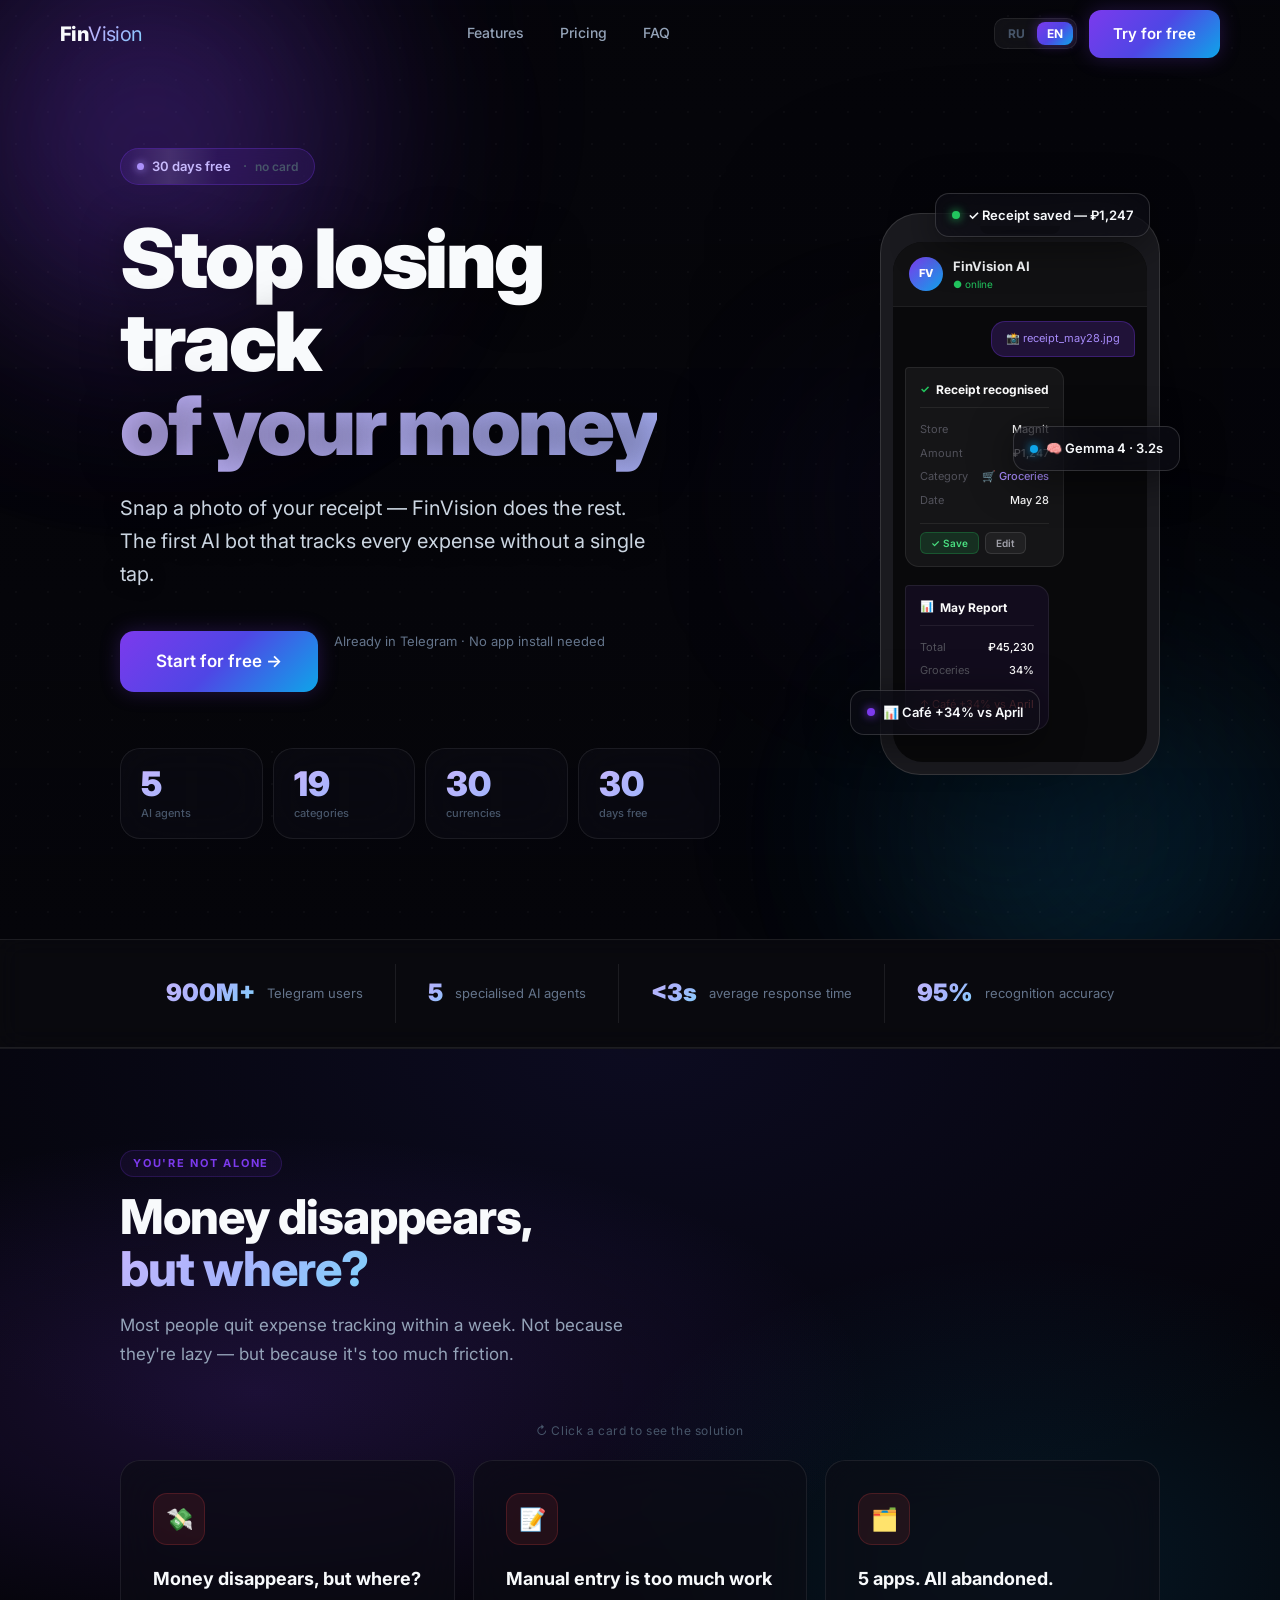
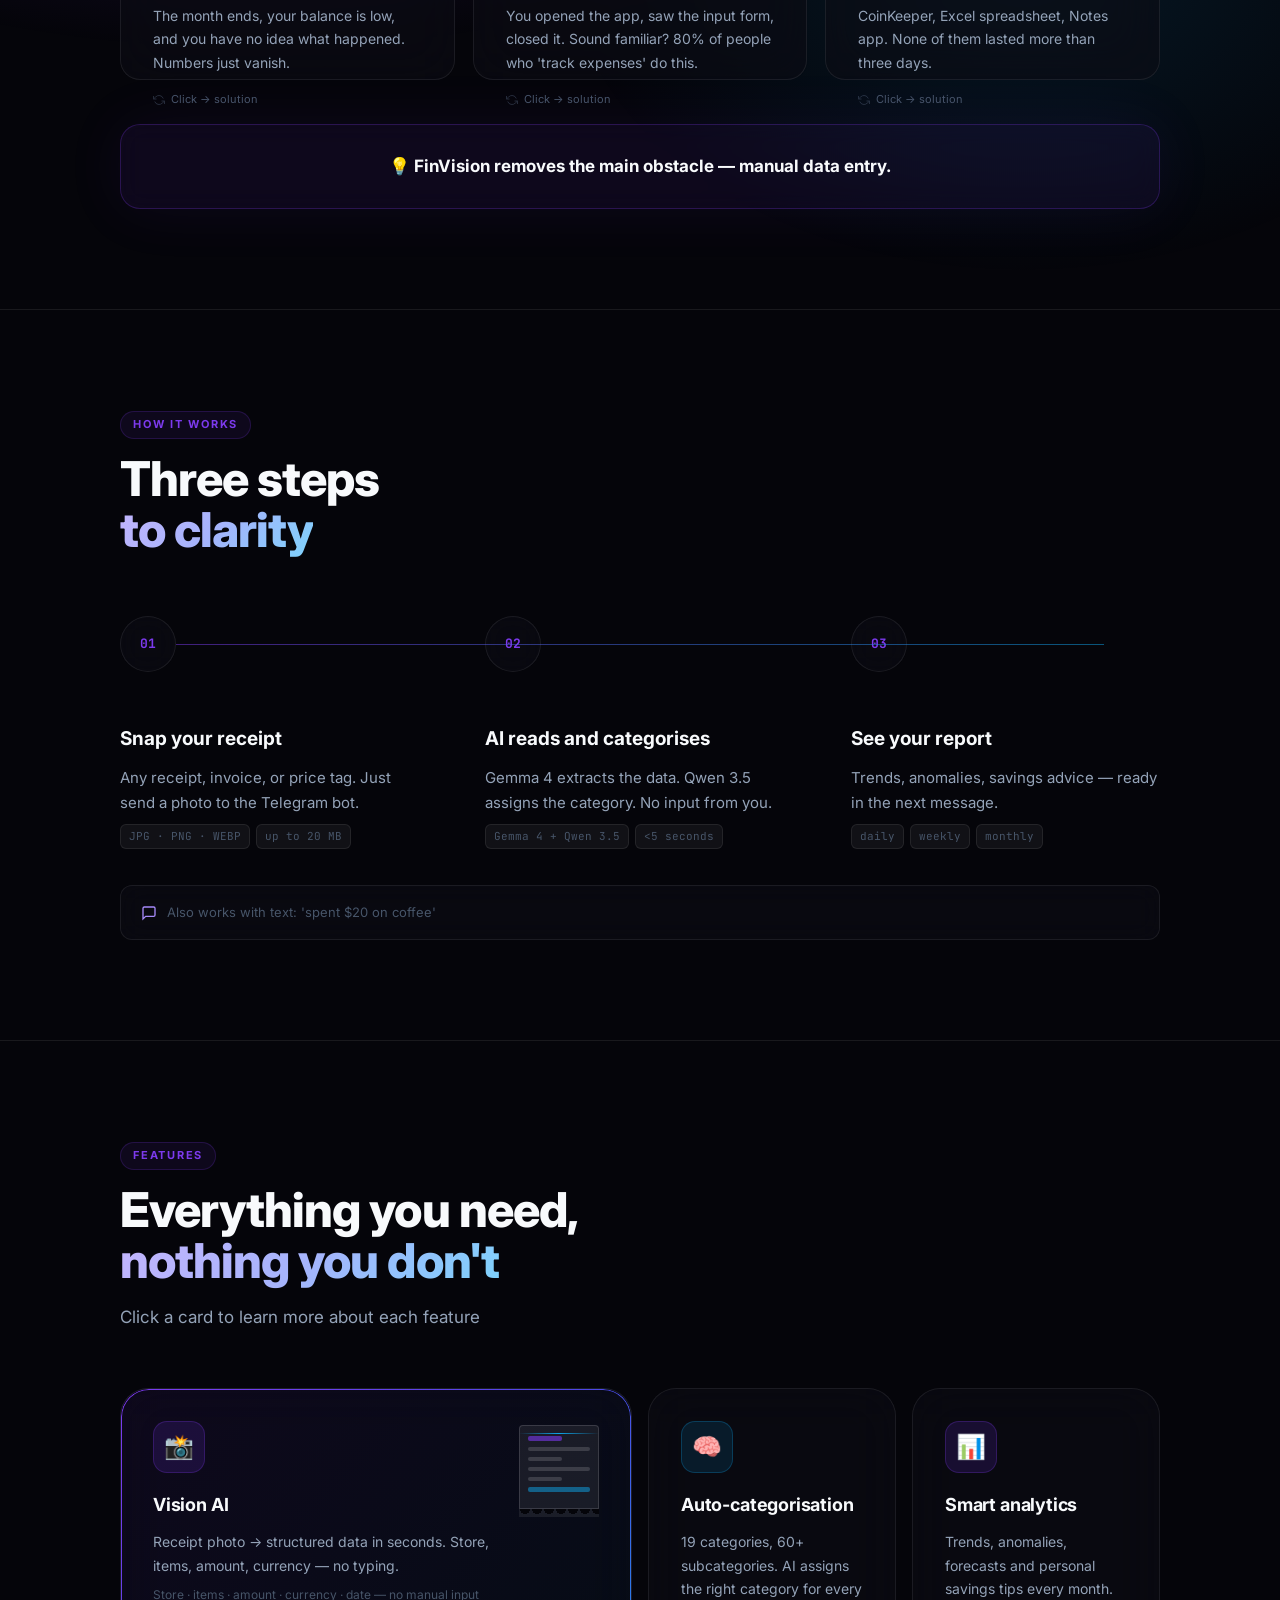
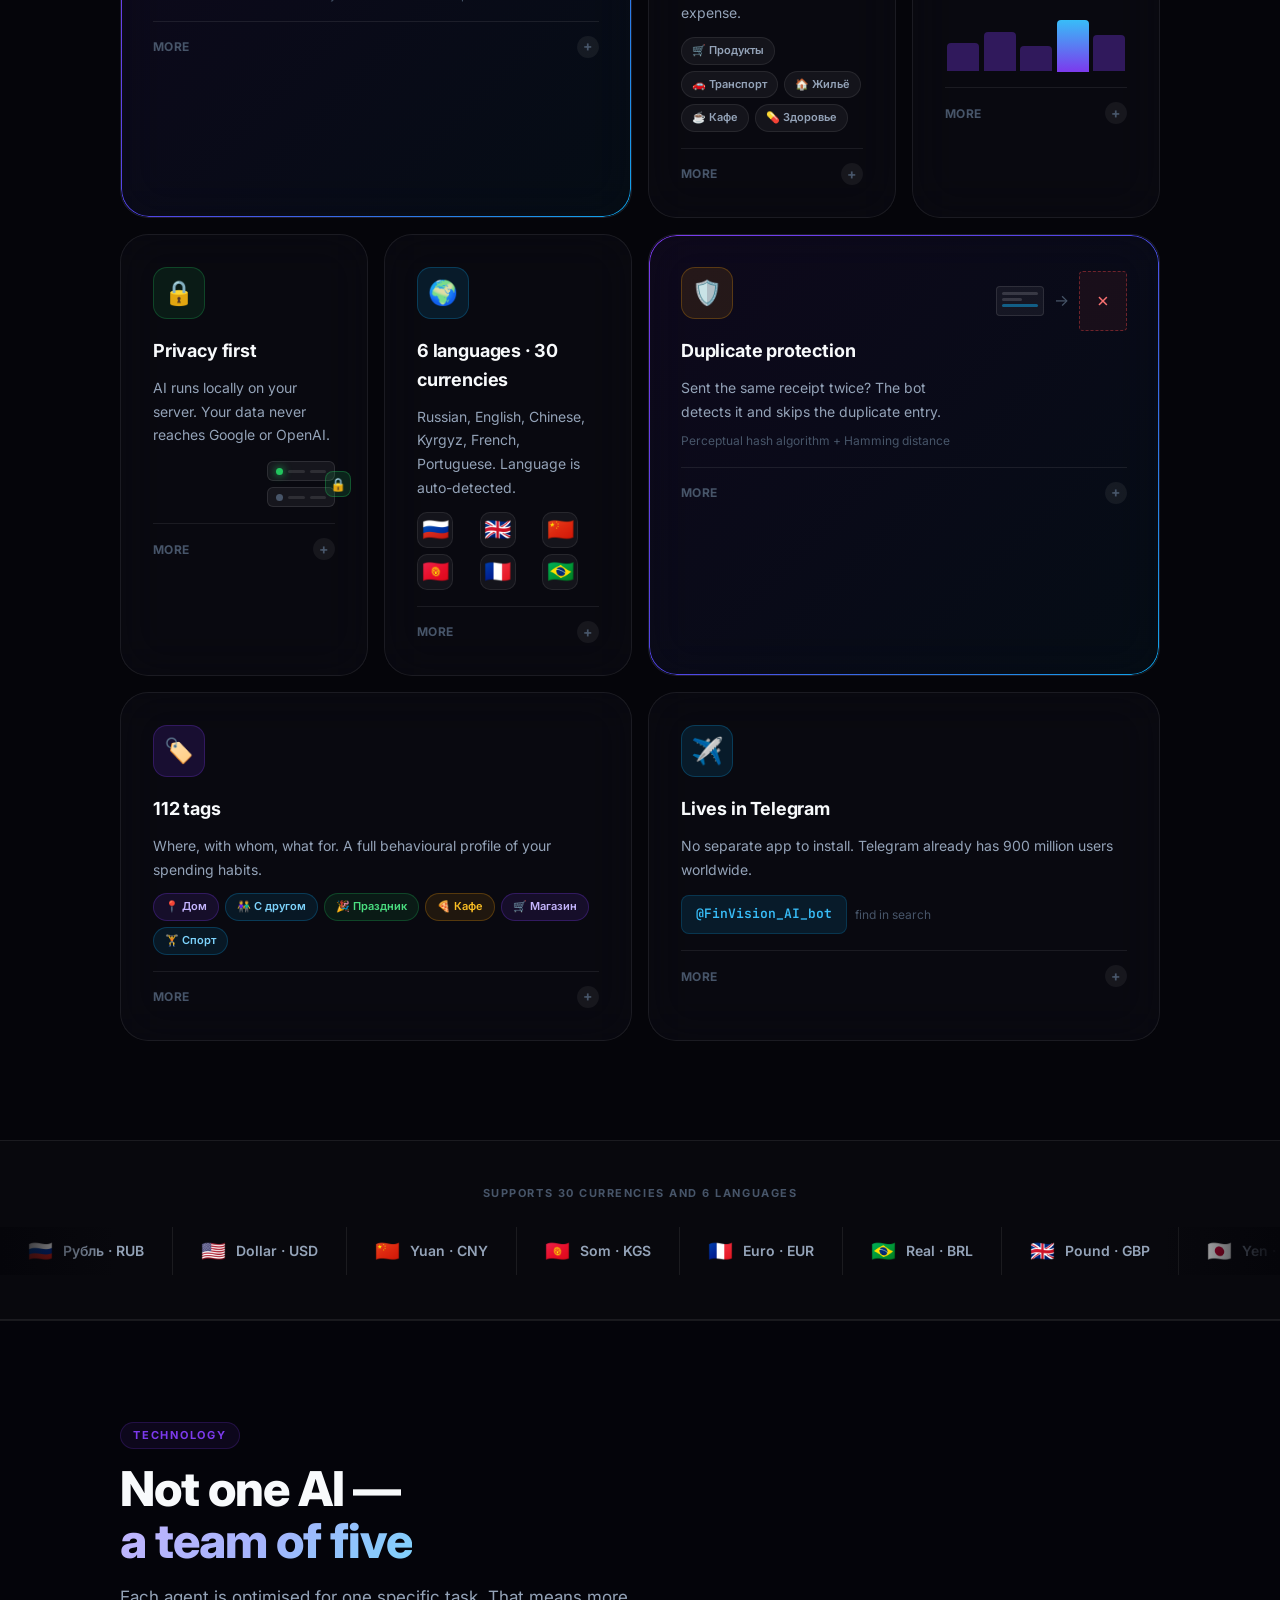
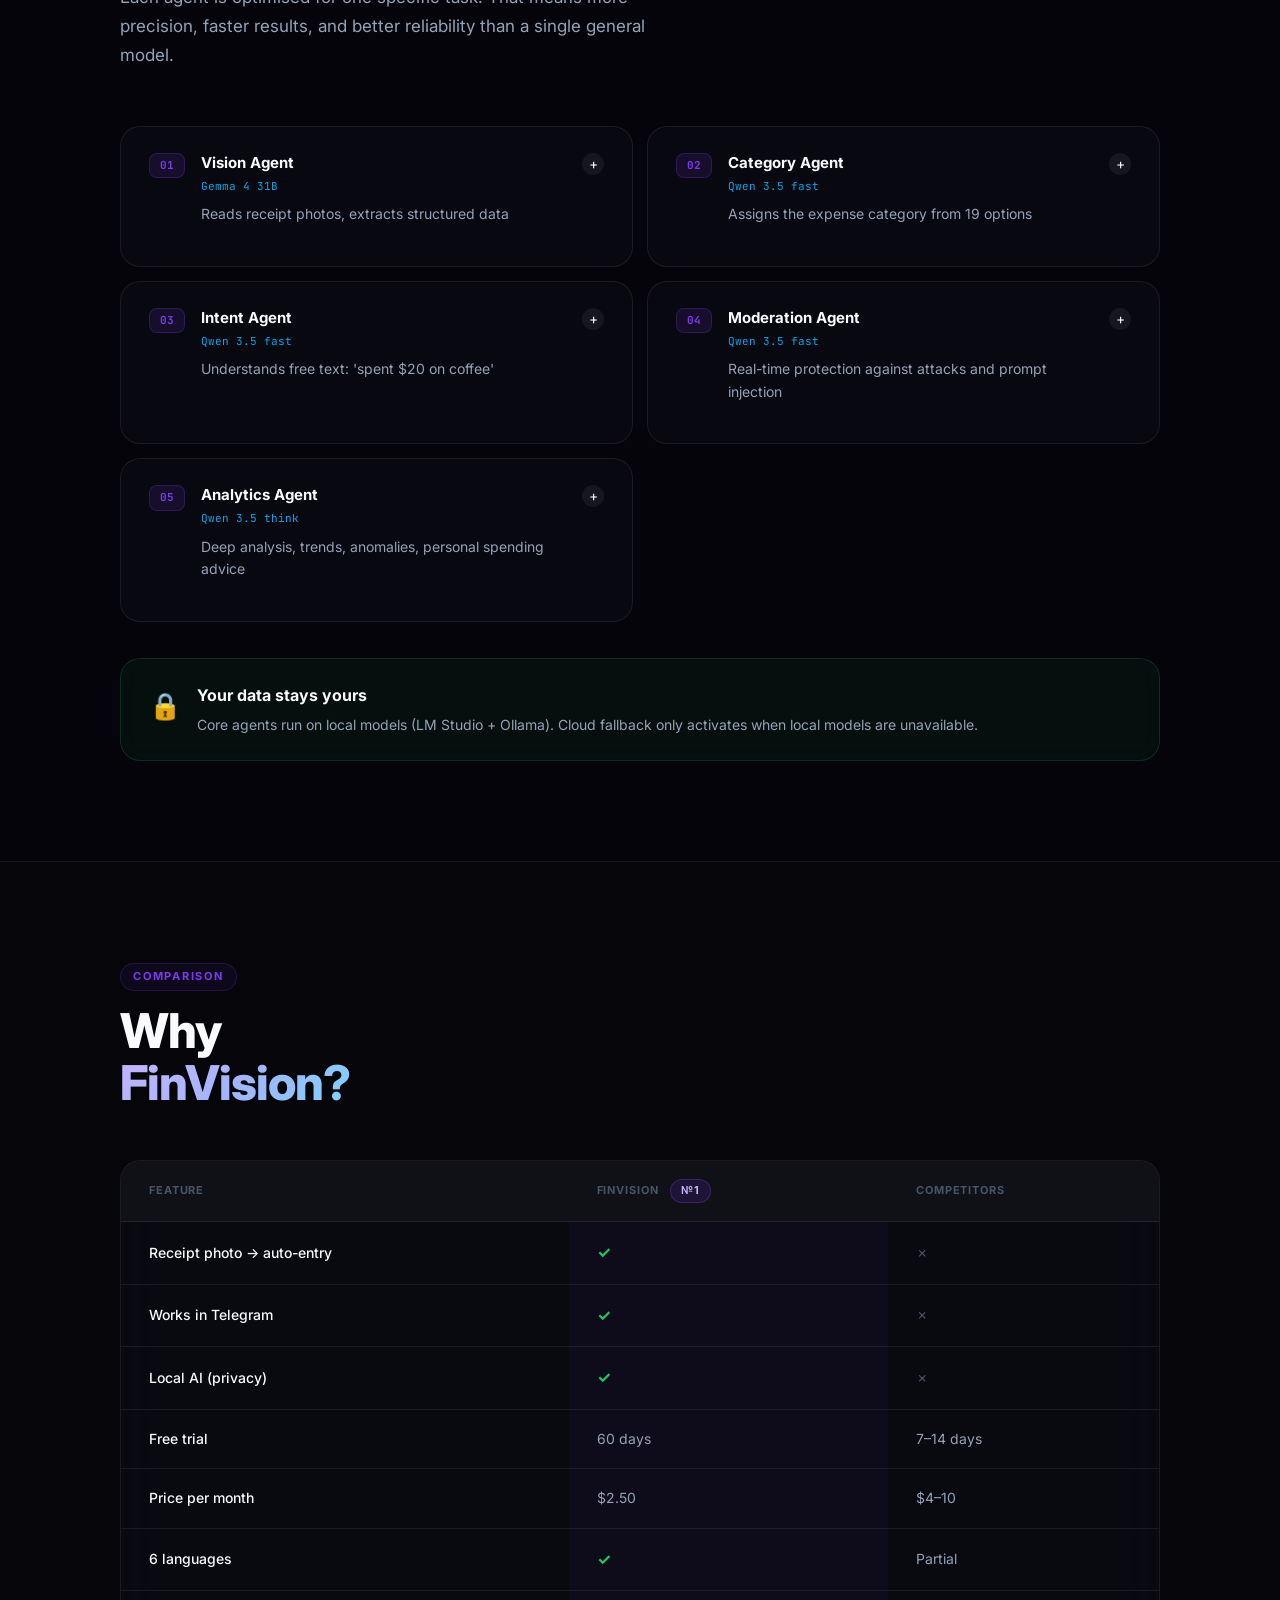
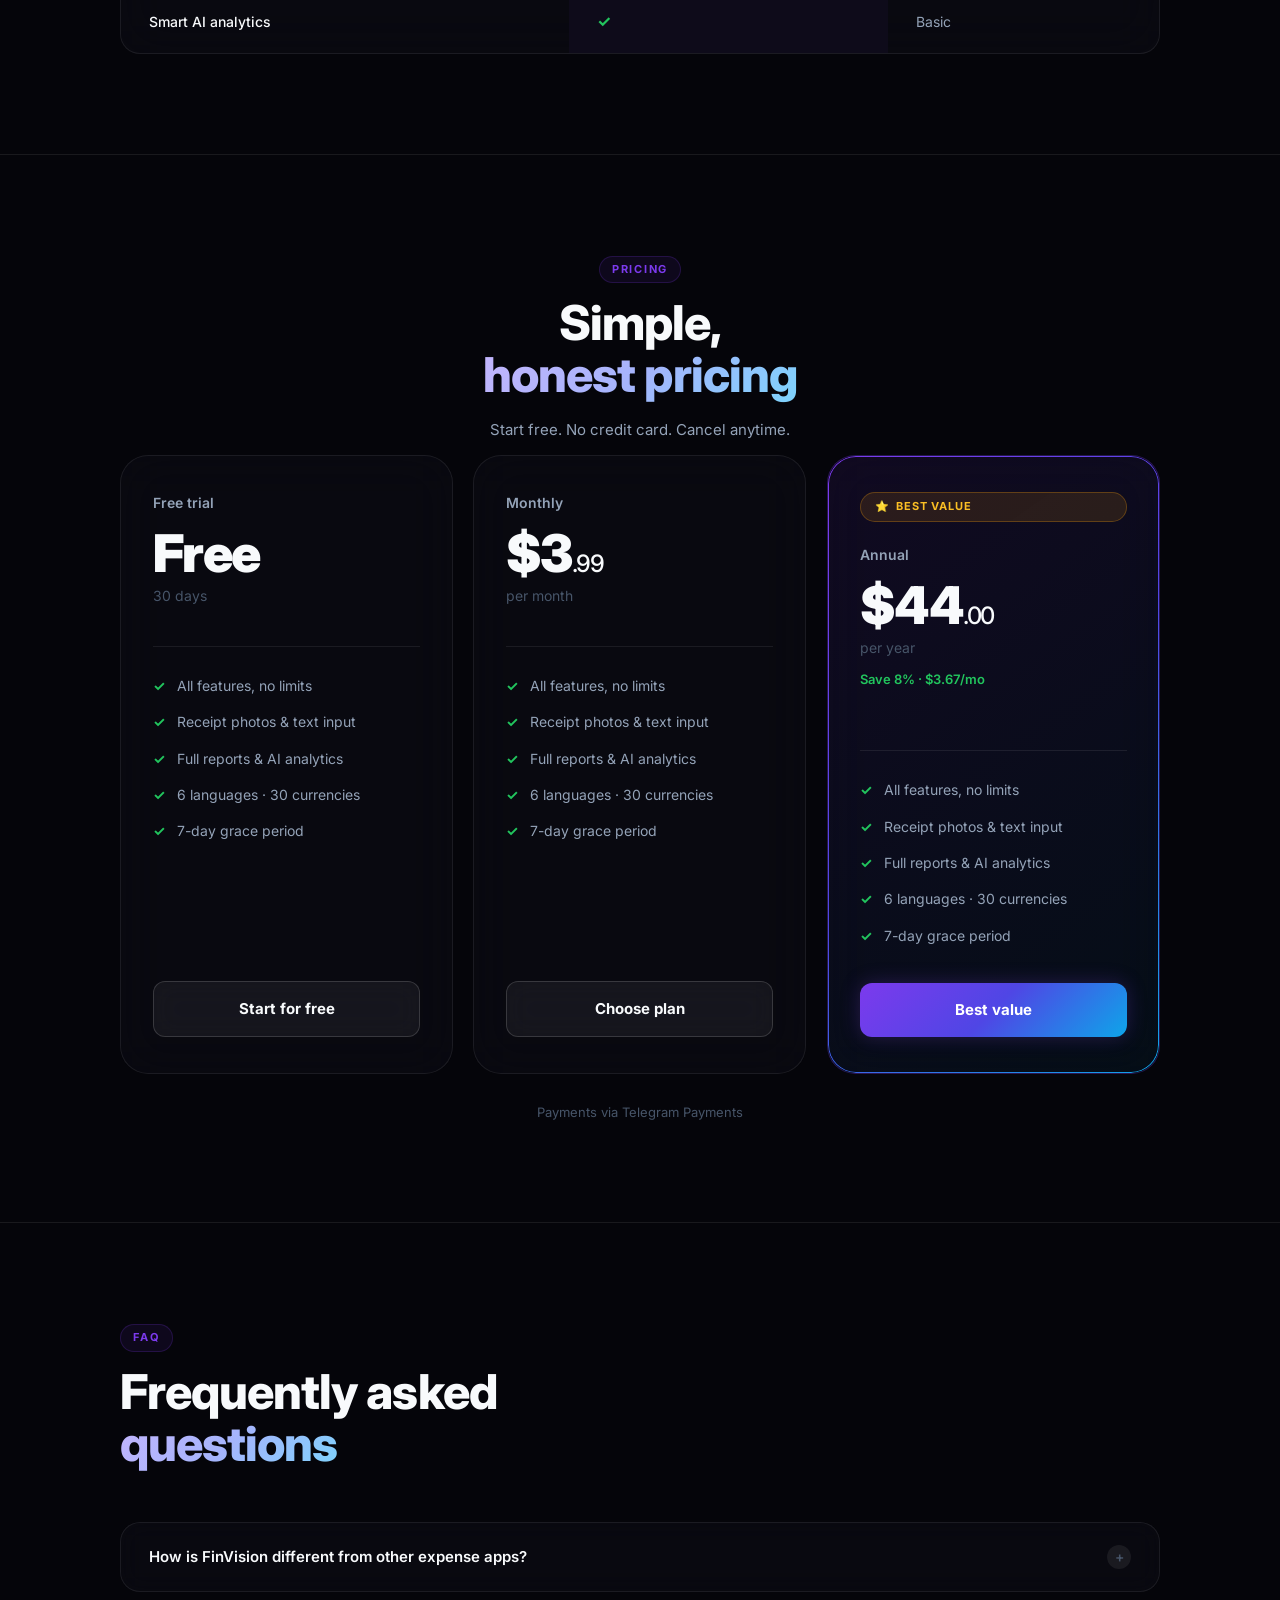
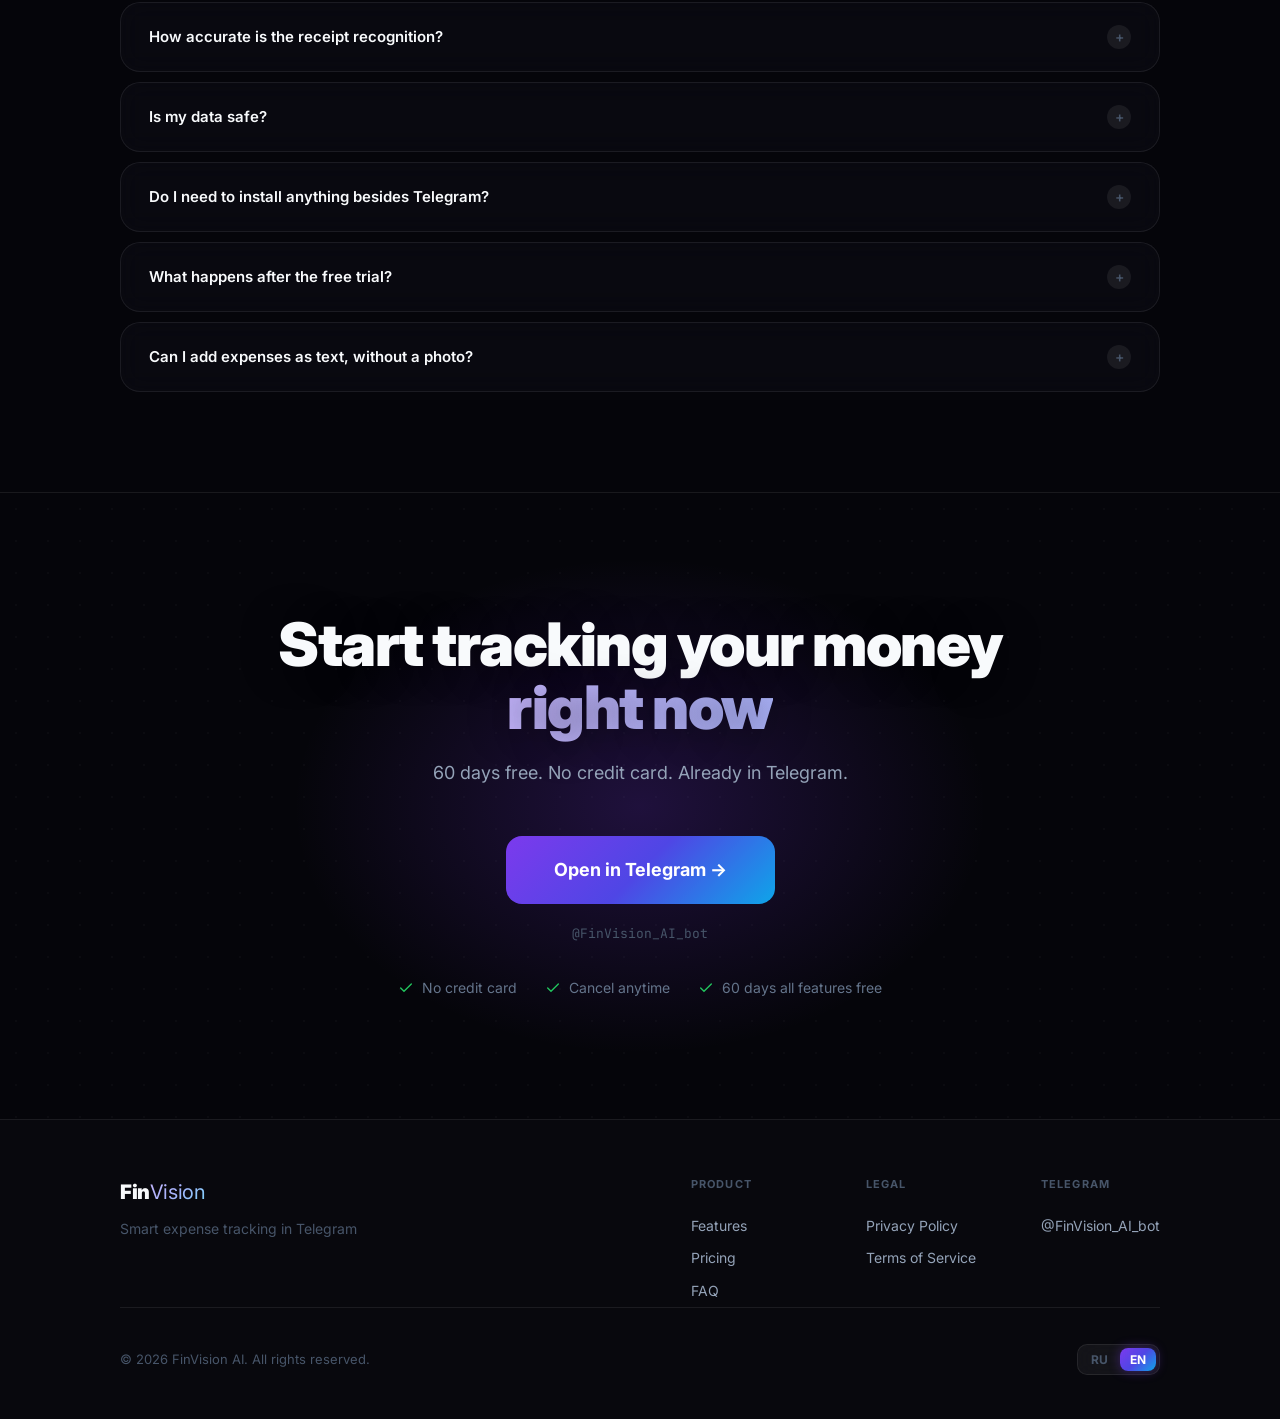
==== commit 8cd05f01: "fix: pricing update, equal card heights, full EN translation - Trial period: 60 → 30 days - Monthly " ====
--- a/index.html
+++ b/index.html
@@ -58,9 +58,9 @@
 
         <div class="hero-badge" data-animate>
           <span class="badge-dot"></span>
-          <span data-i18n="hero.badge">60 дней бесплатно</span>
+          <span data-i18n="hero.badge">30 дней бесплатно</span>
           <span style="color:var(--faint);margin-left:4px">·</span>
-          <span style="color:var(--faint);font-size:12px">без карты</span>
+          <span style="color:var(--faint);font-size:12px" data-i18n="hero.no_card">без карты</span>
         </div>
 
         <h1 class="hero-title" data-animate data-delay="80">
@@ -92,7 +92,7 @@
             <div class="stat-label" data-i18n="stats.currencies">валют</div>
           </div>
           <div class="stat">
-            <div class="stat-val" data-count="60">60</div>
+            <div class="stat-val" data-count="30">30</div>
             <div class="stat-label" data-i18n="stats.free">дней бесплатно</div>
           </div>
         </div>
@@ -106,17 +106,17 @@
         <div class="hero-badge-float float float-d1"
              style="top:-20px;right:10px;z-index:10">
           <span class="hbf-dot hbf-green"></span>
-          <span>✓ Чек сохранён — ₽1,247</span>
+          <span data-i18n="badge.saved">✓ Чек сохранён — ₽1,247</span>
         </div>
         <div class="hero-badge-float float float-d2"
              style="bottom:40px;left:-30px;z-index:10">
           <span class="hbf-dot hbf-violet"></span>
-          <span>📊 Кафе +34% vs апрель</span>
+          <span data-i18n="badge.cafe">📊 Кафе +34% vs апрель</span>
         </div>
         <div class="hero-badge-float float-sm float-d3"
              style="top:38%;right:-20px;z-index:10">
           <span class="hbf-dot hbf-sky"></span>
-          <span>🧠 Gemma 4 · 3.2с</span>
+          <span data-i18n="badge.gemma">🧠 Gemma 4 · 3.2с</span>
         </div>
 
         <!-- Phone mockup -->
@@ -139,15 +139,15 @@
                   <div class="receipt-card">
                     <div class="rc-top">
                       <span class="rc-check">✓</span>
-                      <span class="rc-title">Чек распознан</span>
+                      <span class="rc-title" data-i18n="phone.receipt_title">Чек распознан</span>
                     </div>
-                    <div class="rc-row"><span class="rc-k">Магазин</span><span class="rc-v">Магнит</span></div>
-                    <div class="rc-row"><span class="rc-k">Сумма</span><span class="rc-v">₽1,247</span></div>
-                    <div class="rc-row"><span class="rc-k">Категория</span><span class="rc-v rc-cat">🛒 Продукты</span></div>
-                    <div class="rc-row"><span class="rc-k">Дата</span><span class="rc-v">28 мая</span></div>
+                    <div class="rc-row"><span class="rc-k" data-i18n="phone.store">Магазин</span><span class="rc-v" data-i18n="phone.magnit">Магнит</span></div>
+                    <div class="rc-row"><span class="rc-k" data-i18n="phone.amount">Сумма</span><span class="rc-v">₽1,247</span></div>
+                    <div class="rc-row"><span class="rc-k" data-i18n="phone.category">Категория</span><span class="rc-v rc-cat" data-i18n="phone.cat_groceries">🛒 Продукты</span></div>
+                    <div class="rc-row"><span class="rc-k" data-i18n="phone.date_label">Дата</span><span class="rc-v" data-i18n="phone.date_val">28 мая</span></div>
                     <div class="rc-actions">
-                      <button class="rc-btn rc-save">✓ Сохранить</button>
-                      <button class="rc-btn rc-edit">Изменить</button>
+                      <button class="rc-btn rc-save" data-i18n="phone.save">✓ Сохранить</button>
+                      <button class="rc-btn rc-edit" data-i18n="phone.edit">Изменить</button>
                     </div>
                   </div>
                 </div>
@@ -155,12 +155,12 @@
                   <div class="receipt-card" style="background:rgba(124,58,237,0.08)">
                     <div class="rc-top" style="margin-bottom:10px">
                       <span style="color:#a78bfa">📊</span>
-                      <span class="rc-title">Отчёт за май</span>
+                      <span class="rc-title" data-i18n="phone.report_title">Отчёт за май</span>
                     </div>
-                    <div class="rc-row"><span class="rc-k">Всего</span><span class="rc-v">₽45,230</span></div>
-                    <div class="rc-row"><span class="rc-k">Продукты</span><span class="rc-v">34%</span></div>
+                    <div class="rc-row"><span class="rc-k" data-i18n="phone.total">Всего</span><span class="rc-v">₽45,230</span></div>
+                    <div class="rc-row"><span class="rc-k" data-i18n="phone.groceries_label">Продукты</span><span class="rc-v">34%</span></div>
                     <div class="rc-row" style="margin-top:6px;padding-top:6px;border-top:1px solid rgba(255,255,255,.07)">
-                      <span style="font-size:11px;color:#f87171">↑ Кафе +34% vs апрель</span>
+                      <span style="font-size:11px;color:#f87171" data-i18n="phone.cafe_trend">↑ Кафе +34% vs апрель</span>
                     </div>
                   </div>
                 </div>
@@ -187,7 +187,7 @@
         <span class="proof-label" data-i18n="proof.agents">специализированных AI-агентов</span>
       </div>
       <div class="proof-item">
-        <span class="proof-num">&lt;3с</span>
+        <span class="proof-num" data-i18n="proof.speed_val">&lt;3с</span>
         <span class="proof-label" data-i18n="proof.speed">среднее время ответа</span>
       </div>
       <div class="proof-item">
@@ -773,7 +773,7 @@
       <!-- Monthly -->
       <div class="pricing-card tilt" data-animate data-delay="80">
         <div class="pricing-name" data-i18n="pricing.p2_name">Ежемесячный</div>
-        <div class="pricing-price">$2<span style="font-size:24px;font-weight:500">.50</span></div>
+        <div class="pricing-price">$3<span style="font-size:24px;font-weight:500">.99</span></div>
         <div class="pricing-period" data-i18n="pricing.p2_period">в месяц</div>
         <div class="pricing-divider"></div>
         <ul class="pricing-features">
@@ -790,7 +790,7 @@
       <div class="pricing-card highlight tilt" data-animate data-delay="160">
         <div class="pricing-badge">⭐ <span data-i18n="pricing.p3_badge">Лучший выбор</span></div>
         <div class="pricing-name" data-i18n="pricing.p3_name">Годовой</div>
-        <div class="pricing-price">$26<span style="font-size:24px;font-weight:500">.40</span></div>
+        <div class="pricing-price">$44<span style="font-size:24px;font-weight:500">.00</span></div>
         <div class="pricing-period" data-i18n="pricing.p3_period">в год</div>
         <div class="pricing-save" data-i18n="pricing.p3_save">Экономия 12% · $2.20/мес</div>
         <div class="pricing-divider"></div>
--- a/css/style.css
+++ b/css/style.css
@@ -1,28 +1,38 @@
 /* ═══════════════════════════════════════════════════════════
-   FinVision AI — Main Stylesheet
-   Mobile-first. Breakpoints: 768px (tablet), 1024px (desktop)
+   FinVision AI — v2 Premium Design
+   Glassmorphism · Photo backgrounds · Refined animations
    ═══════════════════════════════════════════════════════════ */
 
 /* ── Reset & Variables ─────────────────────────────────────── */
 *, *::before, *::after { margin: 0; padding: 0; box-sizing: border-box; }
 
 :root {
-  --bg:        #09090b;
-  --surface:   #111113;
-  --surface-hi:#1a1a1f;
-  --border:    rgba(255,255,255,0.07);
-  --border-hi: rgba(255,255,255,0.14);
+  --bg:        #05050a;
+  --bg-2:      #08080f;
+  --surface:   rgba(255,255,255,0.04);
+  --surface-hi:rgba(255,255,255,0.07);
+  --glass:     rgba(12,12,20,0.6);
+  --glass-hi:  rgba(20,20,35,0.75);
+  --border:    rgba(255,255,255,0.08);
+  --border-hi: rgba(255,255,255,0.15);
+  --border-glow: rgba(124,58,237,0.35);
 
   --violet:    #7c3aed;
+  --violet-lo: rgba(124,58,237,0.12);
   --indigo:    #4f46e5;
   --sky:       #0ea5e9;
+  --sky-lo:    rgba(14,165,233,0.1);
 
   --grad:      linear-gradient(135deg, #7c3aed, #4f46e5, #0ea5e9);
-  --grad-text: linear-gradient(135deg, #a78bfa, #818cf8, #38bdf8);
-
-  --text:      #fafafa;
-  --muted:     #a1a1aa;
-  --faint:     #52525b;
+  --grad-r:    linear-gradient(315deg, #7c3aed, #4f46e5, #0ea5e9);
+  --grad-text: linear-gradient(135deg, #c4b5fd, #a5b4fc, #7dd3fc);
+  --grad-mesh: radial-gradient(ellipse 80% 50% at 20% 40%, rgba(124,58,237,0.18) 0%, transparent 60%),
+               radial-gradient(ellipse 60% 60% at 80% 60%, rgba(14,165,233,0.12) 0%, transparent 60%),
+               radial-gradient(ellipse 100% 80% at 50% 0%,  rgba(79,70,229,0.10) 0%, transparent 70%);
+
+  --text:      #f8fafc;
+  --muted:     #94a3b8;
+  --faint:     #475569;
 
   --green:     #22c55e;
   --amber:     #f59e0b;
@@ -31,20 +41,24 @@
   --font:      'Inter', -apple-system, BlinkMacSystemFont, sans-serif;
   --mono:      'JetBrains Mono', 'Fira Code', monospace;
 
-  --radius-sm: 6px;
-  --radius:    10px;
-  --radius-lg: 16px;
-  --radius-xl: 24px;
-
-  --nav-h:     64px;
+  --radius-sm: 8px;
+  --radius:    12px;
+  --radius-lg: 20px;
+  --radius-xl: 28px;
+
+  --blur:      blur(24px);
+  --blur-sm:   blur(12px);
+  --blur-lg:   blur(40px);
+
+  --shadow:    0 8px 40px rgba(0,0,0,0.5);
+  --shadow-lg: 0 20px 80px rgba(0,0,0,0.6);
+  --glow-v:    0 0 40px rgba(124,58,237,0.35), 0 0 80px rgba(124,58,237,0.15);
+
+  --nav-h:     68px;
   --container: 1200px;
 }
 
-html {
-  scroll-behavior: smooth;
-  font-size: 16px;
-  -webkit-text-size-adjust: 100%;
-}
+html { scroll-behavior: smooth; font-size: 16px; -webkit-text-size-adjust: 100%; }
 
 body {
   font-family: var(--font);
@@ -53,7 +67,6 @@
   line-height: 1.6;
   overflow-x: hidden;
   -webkit-tap-highlight-color: transparent;
-  /* iOS safe area */
   padding-left: env(safe-area-inset-left);
   padding-right: env(safe-area-inset-right);
 }
@@ -63,7 +76,6 @@
 a { text-decoration: none; color: inherit; }
 button { background: none; border: none; font-family: inherit; }
 
-/* ── Typography ────────────────────────────────────────────── */
 .gradient-text {
   background: var(--grad-text);
   -webkit-background-clip: text;
@@ -71,7 +83,6 @@
   background-clip: text;
 }
 
-/* ── Container ─────────────────────────────────────────────── */
 .container {
   width: 100%;
   max-width: var(--container);
@@ -79,7 +90,7 @@
   padding: 0 20px;
 }
 
-/* ── Buttons ────────────────────────────────────────────────── */
+/* ── Buttons ── */
 .btn {
   display: inline-flex;
   align-items: center;
@@ -88,66 +99,51 @@
   font-family: var(--font);
   font-weight: 600;
   border-radius: var(--radius);
-  transition: all 0.2s ease;
+  transition: all 0.25s ease;
   white-space: nowrap;
-  min-height: 44px; /* iOS min tap target */
-}
-
+  min-height: 44px;
+}
 .btn-primary {
   background: var(--grad);
   color: #fff;
   padding: 12px 24px;
   font-size: 15px;
   border: none;
-}
-.btn-primary:hover {
-  box-shadow: 0 0 28px rgba(124,58,237,0.5), 0 0 56px rgba(124,58,237,0.2);
-  transform: translateY(-1px);
-}
+  box-shadow: 0 0 20px rgba(124,58,237,0.25);
+}
+.btn-primary:hover { box-shadow: var(--glow-v); transform: translateY(-2px); }
 .btn-primary:active { transform: translateY(0); }
-
-.btn-primary-lg {
-  padding: 16px 32px;
-  font-size: 16px;
-  border-radius: 12px;
-}
-
+.btn-primary-lg { padding: 17px 36px; font-size: 17px; border-radius: 14px; }
 .btn-secondary {
-  background: transparent;
+  background: rgba(255,255,255,0.06);
+  backdrop-filter: var(--blur-sm);
   color: var(--text);
   padding: 12px 24px;
   font-size: 15px;
   border: 1px solid var(--border-hi);
 }
-.btn-secondary:hover {
-  border-color: rgba(124,58,237,0.5);
-  background: rgba(124,58,237,0.06);
-}
-
-.btn-ghost {
-  background: transparent;
-  color: var(--muted);
-  padding: 10px 16px;
-  font-size: 14px;
-}
-.btn-ghost:hover { color: var(--text); }
-
-/* ── Section commons ────────────────────────────────────────── */
+.btn-secondary:hover { border-color: var(--border-glow); background: rgba(124,58,237,0.08); }
+
+/* ── Section commons ── */
 .section { padding: 52px 0; }
 .section-label {
   display: inline-block;
   font-size: 11px;
-  font-weight: 600;
-  letter-spacing: 0.14em;
+  font-weight: 700;
+  letter-spacing: 0.16em;
   text-transform: uppercase;
   color: var(--violet);
-  margin-bottom: 12px;
+  margin-bottom: 14px;
+  padding: 4px 12px;
+  background: rgba(124,58,237,0.08);
+  border: 1px solid rgba(124,58,237,0.2);
+  border-radius: 9999px;
 }
 .section-title {
-  font-size: clamp(28px, 5vw, 44px);
-  font-weight: 700;
-  line-height: 1.1;
-  letter-spacing: -0.01em;
+  font-size: clamp(30px, 5vw, 48px);
+  font-weight: 800;
+  line-height: 1.08;
+  letter-spacing: -0.02em;
   margin-bottom: 16px;
 }
 .section-subtitle {
@@ -157,35 +153,30 @@
   max-width: 560px;
 }
 
-/* ── Scroll animations ──────────────────────────────────────── */
+/* ── Scroll animations ── */
 [data-animate] {
   opacity: 0;
-  transform: translateY(24px);
-  transition: opacity 0.4s ease, transform 0.4s ease;
-}
-[data-animate].visible {
-  opacity: 1;
-  transform: translateY(0);
-}
-
-/* ═══════════════════════════════════════════════════════════
-   NAVBAR
-   ═══════════════════════════════════════════════════════════ */
+  transform: translateY(28px);
+  transition: opacity 0.5s ease, transform 0.5s ease;
+}
+[data-animate].visible { opacity: 1; transform: translateY(0); }
+
+/* ═══════ NAVBAR ══ */
 .navbar {
   position: fixed;
   top: 0; left: 0; right: 0;
   height: var(--nav-h);
   z-index: 100;
-  transition: background 0.3s, border-color 0.3s;
+  transition: all 0.3s ease;
   border-bottom: 1px solid transparent;
 }
 .navbar.scrolled {
-  background: rgba(9,9,11,0.85);
-  backdrop-filter: blur(20px);
-  -webkit-backdrop-filter: blur(20px);
+  background: rgba(5,5,10,0.7);
+  backdrop-filter: var(--blur);
+  -webkit-backdrop-filter: var(--blur);
   border-bottom-color: var(--border);
-}
-
+  box-shadow: 0 1px 40px rgba(0,0,0,0.4);
+}
 .nav-inner {
   display: flex;
   align-items: center;
@@ -195,13 +186,7 @@
   max-width: var(--container);
   margin: 0 auto;
 }
-
-.nav-logo {
-  font-size: 18px;
-  font-weight: 800;
-  letter-spacing: -0.02em;
-  flex-shrink: 0;
-}
+.nav-logo { font-size: 20px; font-weight: 800; letter-spacing: -0.03em; flex-shrink: 0; }
 .nav-logo span {
   background: var(--grad-text);
   -webkit-background-clip: text;
@@ -209,70 +194,32 @@
   background-clip: text;
   font-weight: 400;
 }
-
 .nav-links { display: none; }
-
-.nav-actions {
-  display: flex;
-  align-items: center;
-  gap: 12px;
-}
-
-/* Language switcher */
+.nav-actions { display: flex; align-items: center; gap: 12px; }
 .lang-switcher {
   display: flex;
   align-items: center;
   gap: 2px;
-  background: rgba(255,255,255,0.06);
+  background: rgba(255,255,255,0.05);
+  backdrop-filter: var(--blur-sm);
   border: 1px solid var(--border);
-  border-radius: 8px;
+  border-radius: 10px;
   padding: 3px;
 }
-.lang-btn {
-  font-family: var(--font);
-  font-size: 12px;
-  font-weight: 600;
-  color: var(--faint);
-  padding: 4px 10px;
-  border-radius: 6px;
-  transition: all 0.2s;
-  min-height: 0;
-}
-.lang-btn.active {
-  background: var(--violet);
-  color: #fff;
-}
+.lang-btn { font-family: var(--font); font-size: 12px; font-weight: 700; color: var(--faint); padding: 4px 10px; border-radius: 8px; transition: all 0.2s; min-height: 0; }
+.lang-btn.active { background: var(--grad); color: #fff; box-shadow: 0 0 12px rgba(124,58,237,0.4); }
 .lang-btn:hover:not(.active) { color: var(--text); }
-
 .nav-cta { display: none; }
-
-/* Hamburger */
-.hamburger {
-  display: flex;
-  flex-direction: column;
-  gap: 5px;
-  padding: 8px;
-  min-height: 44px;
-  justify-content: center;
-}
-.hamburger span {
-  display: block;
-  width: 22px;
-  height: 2px;
-  background: var(--text);
-  border-radius: 2px;
-  transition: all 0.3s ease;
-  transform-origin: center;
-}
+.hamburger { display: flex; flex-direction: column; gap: 5px; padding: 8px; min-height: 44px; justify-content: center; }
+.hamburger span { display: block; width: 22px; height: 2px; background: var(--text); border-radius: 2px; transition: all 0.3s ease; transform-origin: center; }
 .hamburger.open span:nth-child(1) { transform: rotate(45deg) translate(5px, 5px); }
 .hamburger.open span:nth-child(2) { opacity: 0; transform: scaleX(0); }
 .hamburger.open span:nth-child(3) { transform: rotate(-45deg) translate(5px, -5px); }
-
-/* Mobile menu */
 .mobile-menu {
   position: fixed;
   top: var(--nav-h); left: 0; right: 0; bottom: 0;
-  background: var(--bg);
+  background: rgba(5,5,10,0.95);
+  backdrop-filter: var(--blur-lg);
   padding: 32px 20px;
   display: flex;
   flex-direction: column;
@@ -284,27 +231,11 @@
   overflow-y: auto;
 }
 .mobile-menu.open { transform: translateX(0); }
-.mobile-menu a {
-  display: block;
-  font-size: 20px;
-  font-weight: 600;
-  color: var(--muted);
-  padding: 14px 0;
-  border-bottom: 1px solid var(--border);
-  transition: color 0.2s;
-}
+.mobile-menu a { display: block; font-size: 22px; font-weight: 700; color: var(--muted); padding: 14px 0; border-bottom: 1px solid var(--border); transition: color 0.2s; }
 .mobile-menu a:hover { color: var(--text); }
-.mobile-menu .mobile-cta {
-  margin-top: 24px;
-  display: block;
-  text-align: center;
-  padding: 16px;
-  font-size: 16px;
-}
-
-/* ═══════════════════════════════════════════════════════════
-   HERO
-   ═══════════════════════════════════════════════════════════ */
+.mobile-menu .mobile-cta { margin-top: 24px; display: block; text-align: center; padding: 16px; font-size: 16px; }
+
+/* ═══════ HERO — Photo + Glassmorphism ══ */
 .hero {
   position: relative;
   display: flex;
@@ -312,222 +243,162 @@
   padding-top: calc(var(--nav-h) + 40px);
   padding-bottom: 60px;
   overflow: hidden;
-}
-
-/* Dot grid */
+  min-height: 100svh;
+  background: url('https://images.unsplash.com/photo-1644088379091-d574269d422f?w=1920&q=85&fm=jpg&fit=crop') center 40% / cover no-repeat;
+}
 .hero::before {
   content: '';
   position: absolute;
   inset: 0;
-  background-image: radial-gradient(rgba(255,255,255,0.045) 1px, transparent 1px);
-  background-size: 28px 28px;
+  background:
+    linear-gradient(to bottom, rgba(5,5,10,0.55) 0%, rgba(5,5,10,0.78) 60%, rgba(5,5,10,1) 100%),
+    linear-gradient(to right, rgba(5,5,10,0.65) 0%, transparent 60%);
+  z-index: 0;
+}
+.hero::after {
+  content: '';
+  position: absolute;
+  inset: 0;
+  background-image: radial-gradient(rgba(255,255,255,0.028) 1px, transparent 1px);
+  background-size: 32px 32px;
+  z-index: 0;
   pointer-events: none;
 }
-
-/* Glow orbs */
-.hero-glow {
-  position: absolute;
-  border-radius: 50%;
-  pointer-events: none;
-  filter: blur(80px);
-}
-.hero-glow-1 {
-  width: 500px; height: 500px;
-  top: -150px; left: -100px;
-  background: radial-gradient(circle, rgba(124,58,237,0.18) 0%, transparent 70%);
-}
-.hero-glow-2 {
-  width: 400px; height: 400px;
-  bottom: -100px; right: -50px;
-  background: radial-gradient(circle, rgba(14,165,233,0.12) 0%, transparent 70%);
-}
-
-.hero .container { position: relative; z-index: 1; padding-top: 60px; padding-bottom: 60px; }
-
-.hero-content {
-  display: flex;
-  flex-direction: column;
-  gap: 0;
-}
-
-.hero-text { max-width: 640px; }
-
+.hero-glow { position: absolute; border-radius: 50%; pointer-events: none; filter: blur(100px); z-index: 1; }
+.hero-glow-1 { width: 600px; height: 600px; top: -200px; left: -150px; background: radial-gradient(circle, rgba(124,58,237,0.28) 0%, transparent 70%); }
+.hero-glow-2 { width: 500px; height: 500px; bottom: -150px; right: -100px; background: radial-gradient(circle, rgba(14,165,233,0.2) 0%, transparent 70%); }
+.hero-aurora { position: absolute; border-radius: 50%; filter: blur(100px); pointer-events: none; z-index: 1; animation: float-y 8s ease-in-out infinite; }
+.aurora-1 { width: 500px; height: 500px; background: radial-gradient(circle, rgba(124,58,237,0.3) 0%, transparent 70%); top: -100px; left: -100px; }
+.aurora-2 { width: 350px; height: 350px; background: radial-gradient(circle, rgba(14,165,233,0.2) 0%, transparent 70%); bottom: -60px; right: 8%; animation-delay: 2s; }
+.aurora-3 { width: 250px; height: 250px; background: radial-gradient(circle, rgba(79,70,229,0.25) 0%, transparent 70%); top: 40%; right: 18%; animation-delay: 1s; }
+.hero .container { position: relative; z-index: 2; padding-top: 60px; padding-bottom: 60px; }
+.hero-content { display: flex; flex-direction: column; gap: 0; }
+.hero-text { max-width: 660px; }
 .hero-badge {
   display: inline-flex;
   align-items: center;
   gap: 8px;
-  background: rgba(124,58,237,0.1);
-  border: 1px solid rgba(124,58,237,0.25);
+  background: rgba(124,58,237,0.12);
+  backdrop-filter: var(--blur-sm);
+  border: 1px solid rgba(124,58,237,0.3);
   border-radius: 9999px;
-  padding: 6px 14px;
+  padding: 7px 16px;
   font-size: 13px;
-  font-weight: 500;
-  color: #a78bfa;
-  margin-bottom: 28px;
-}
-.badge-dot {
-  width: 6px; height: 6px;
-  border-radius: 50%;
-  background: #a78bfa;
-  animation: pulse 2s ease-in-out infinite;
-}
-@keyframes pulse {
-  0%, 100% { opacity: 1; transform: scale(1); }
-  50% { opacity: 0.5; transform: scale(0.85); }
-}
-
+  font-weight: 600;
+  color: #c4b5fd;
+  margin-bottom: 32px;
+  overflow: hidden;
+  position: relative;
+}
+.hero-badge::after {
+  content: '';
+  position: absolute;
+  top: 0; left: 0; bottom: 0;
+  width: 50%;
+  background: linear-gradient(to right, transparent, rgba(255,255,255,0.1), transparent);
+  animation: shimmer 3s ease infinite;
+}
+.badge-dot { width: 7px; height: 7px; border-radius: 50%; background: #a78bfa; box-shadow: 0 0 8px #a78bfa; animation: pulse 2s ease-in-out infinite; }
+@keyframes pulse { 0%, 100% { opacity: 1; transform: scale(1); } 50% { opacity: 0.5; transform: scale(0.8); } }
 .hero-title {
-  font-size: clamp(38px, 8vw, 72px);
-  font-weight: 800;
-  line-height: 1.05;
-  letter-spacing: -0.025em;
-  margin-bottom: 20px;
-}
-
+  font-size: clamp(44px, 8.5vw, 82px);
+  font-weight: 900;
+  line-height: 1.02;
+  letter-spacing: -0.03em;
+  margin-bottom: 24px;
+  text-shadow: 0 2px 40px rgba(0,0,0,0.5);
+}
 .hero-sub {
-  font-size: clamp(16px, 2.5vw, 19px);
-  color: var(--muted);
-  line-height: 1.7;
-  margin-bottom: 36px;
-  max-width: 520px;
-}
-
-.hero-actions {
-  display: flex;
-  flex-direction: column;
-  gap: 16px;
-  margin-bottom: 52px;
-}
-.hero-note {
-  font-size: 13px;
-  color: var(--faint);
-  align-self: flex-start;
-}
-
-.hero-stats {
-  display: grid;
-  grid-template-columns: repeat(4, 1fr);
-  gap: 10px;
-  max-width: 100%;
-}
+  font-size: clamp(16px, 2.5vw, 20px);
+  color: #cbd5e1;
+  line-height: 1.65;
+  margin-bottom: 40px;
+  max-width: 540px;
+  text-shadow: 0 1px 20px rgba(0,0,0,0.4);
+}
+.hero-actions { display: flex; flex-direction: column; gap: 16px; margin-bottom: 56px; }
+.hero-note { font-size: 13px; color: #64748b; align-self: flex-start; }
+.hero-stats { display: grid; grid-template-columns: repeat(4, 1fr); gap: 10px; max-width: 100%; }
 .stat {
-  background: rgba(255,255,255,0.04);
+  background: var(--glass);
+  backdrop-filter: var(--blur);
+  -webkit-backdrop-filter: var(--blur);
   border: 1px solid var(--border);
   border-radius: var(--radius-lg);
-  padding: 16px 20px;
-}
+  padding: 18px 20px;
+  transition: all 0.3s;
+}
+.stat:hover { border-color: var(--border-glow); box-shadow: 0 4px 24px rgba(124,58,237,0.12); }
 .stat-val {
-  font-size: clamp(22px, 6vw, 32px);
-  font-weight: 800;
+  font-size: clamp(24px, 5vw, 34px);
+  font-weight: 900;
   line-height: 1;
   background: var(--grad-text);
   -webkit-background-clip: text;
   -webkit-text-fill-color: transparent;
   background-clip: text;
-  margin-bottom: 4px;
-}
-.stat-label {
-  font-size: 11px;
-  color: var(--faint);
-  line-height: 1.3;
-}
-
-/* Phone mockup — hidden on mobile */
+  margin-bottom: 5px;
+}
+.stat-label { font-size: 11px; color: var(--faint); line-height: 1.3; font-weight: 500; }
 .hero-visual { display: none; }
 
-/* ═══════════════════════════════════════════════════════════
-   PAIN
-   ═══════════════════════════════════════════════════════════ */
-.pain {
-  padding: 80px 0;
+/* ═══════ PROOF BAR ══ */
+.proof-bar {
+  padding: 24px 0;
+  background: rgba(255,255,255,0.02);
+  backdrop-filter: var(--blur-sm);
   border-top: 1px solid var(--border);
-}
-.pain-header { margin-bottom: 48px; }
-
-.pain-cards {
-  display: grid;
-  grid-template-columns: 1fr;
-  gap: 16px;
-  margin-bottom: 40px;
-}
+  border-bottom: 1px solid var(--border);
+  overflow: hidden;
+}
+.proof-inner { display: flex; align-items: center; justify-content: center; gap: 0; flex-wrap: wrap; }
+.proof-item { display: flex; align-items: center; gap: 12px; padding: 10px 32px; border-right: 1px solid var(--border); }
+.proof-item:last-child { border-right: none; }
+.proof-num { font-size: 24px; font-weight: 900; background: var(--grad-text); -webkit-background-clip: text; -webkit-text-fill-color: transparent; background-clip: text; }
+.proof-label { font-size: 13px; color: #64748b; }
+
+/* ═══════ PAIN ══ */
+.pain { padding: 100px 0; border-top: 1px solid var(--border); position: relative; background: var(--grad-mesh); }
+.pain-header { margin-bottom: 52px; }
+.pain-cards { display: grid; grid-template-columns: 1fr; gap: 18px; margin-bottom: 44px; }
 .pain-card {
-  background: var(--surface);
+  background: var(--glass);
+  backdrop-filter: var(--blur);
+  -webkit-backdrop-filter: var(--blur);
   border: 1px solid var(--border);
   border-radius: var(--radius-lg);
-  padding: 28px;
-  transition: border-color 0.3s;
-}
-.pain-card:hover { border-color: rgba(239,68,68,0.3); }
-
-.pain-card-icon {
-  width: 44px; height: 44px;
-  border-radius: 12px;
-  background: rgba(239,68,68,0.1);
-  border: 1px solid rgba(239,68,68,0.2);
-  display: flex;
-  align-items: center;
-  justify-content: center;
-  margin-bottom: 16px;
-  font-size: 20px;
-}
-.pain-card-title {
+  padding: 32px;
+  transition: all 0.3s;
+}
+.pain-card:hover { border-color: rgba(239,68,68,0.3); box-shadow: 0 8px 40px rgba(239,68,68,0.06); }
+.pain-card-icon { width: 52px; height: 52px; border-radius: 14px; background: rgba(239,68,68,0.1); border: 1px solid rgba(239,68,68,0.2); display: flex; align-items: center; justify-content: center; margin-bottom: 20px; font-size: 22px; }
+.pain-card-title { font-size: 18px; font-weight: 700; margin-bottom: 10px; }
+.pain-card-text { font-size: 14px; color: var(--muted); line-height: 1.7; }
+.pain-solution {
+  background: rgba(124,58,237,0.08);
+  backdrop-filter: var(--blur-sm);
+  border: 1px solid rgba(124,58,237,0.25);
+  border-radius: var(--radius-lg);
+  padding: 28px 32px;
   font-size: 17px;
-  font-weight: 700;
-  margin-bottom: 8px;
-}
-.pain-card-text {
-  font-size: 14px;
-  color: var(--muted);
-  line-height: 1.65;
-}
-
-.pain-solution {
-  background: rgba(124,58,237,0.06);
-  border: 1px solid rgba(124,58,237,0.2);
-  border-radius: var(--radius-lg);
-  padding: 24px 28px;
-  font-size: 16px;
-  font-weight: 500;
+  font-weight: 600;
   color: var(--text);
   text-align: center;
-}
-
-/* ═══════════════════════════════════════════════════════════
-   HOW IT WORKS
-   ═══════════════════════════════════════════════════════════ */
-.how { padding: 80px 0; border-top: 1px solid var(--border); }
-.how-header { margin-bottom: 52px; }
-
-.steps {
-  display: flex;
-  flex-direction: column;
-  gap: 0;
-  position: relative;
-  margin-bottom: 32px;
-}
-/* Vertical line connecting steps */
-.steps::before {
-  content: '';
-  position: absolute;
-  left: 27px;
-  top: 48px;
-  bottom: 48px;
-  width: 1px;
-  background: linear-gradient(to bottom, rgba(124,58,237,0.5), rgba(14,165,233,0.5));
-}
-
-.step {
-  display: flex;
-  gap: 24px;
-  padding: 32px 0;
-  position: relative;
-}
-
+  box-shadow: 0 0 60px rgba(124,58,237,0.08);
+}
+
+/* ═══════ HOW IT WORKS ══ */
+.how { padding: 100px 0; border-top: 1px solid var(--border); }
+.how-header { margin-bottom: 60px; }
+.steps { display: flex; flex-direction: column; gap: 0; position: relative; margin-bottom: 36px; }
+.steps::before { content: ''; position: absolute; left: 28px; top: 52px; bottom: 52px; width: 1px; background: linear-gradient(to bottom, rgba(124,58,237,0.6), rgba(14,165,233,0.6)); }
+.step { display: flex; gap: 28px; padding: 36px 0; position: relative; }
 .step-num {
   flex-shrink: 0;
   width: 56px; height: 56px;
   border-radius: 50%;
-  background: var(--surface);
+  background: var(--glass);
+  backdrop-filter: var(--blur-sm);
   border: 1px solid var(--border);
   display: flex;
   align-items: center;
@@ -537,806 +408,301 @@
   font-family: var(--mono);
   color: var(--violet);
   z-index: 1;
-  transition: border-color 0.3s, background 0.3s;
-}
-.step:hover .step-num {
-  border-color: var(--violet);
-  background: rgba(124,58,237,0.1);
-}
-
+  transition: all 0.3s;
+}
+.step:hover .step-num { border-color: var(--violet); background: var(--violet-lo); box-shadow: 0 0 20px rgba(124,58,237,0.2); }
 .step-body { padding-top: 12px; }
-.step-title {
-  font-size: 18px;
-  font-weight: 700;
-  margin-bottom: 8px;
-}
-.step-text {
-  font-size: 15px;
-  color: var(--muted);
-  line-height: 1.65;
-}
-
-.how-note {
-  display: flex;
-  align-items: center;
-  gap: 10px;
-  font-size: 13px;
-  color: var(--faint);
-  background: rgba(255,255,255,0.03);
+.step-title { font-size: 19px; font-weight: 700; margin-bottom: 10px; }
+.step-text { font-size: 15px; color: var(--muted); line-height: 1.7; }
+.how-note { display: flex; align-items: center; gap: 10px; font-size: 13px; color: var(--faint); background: var(--glass); backdrop-filter: var(--blur-sm); border: 1px solid var(--border); border-radius: var(--radius); padding: 16px 20px; }
+
+/* ═══════ FEATURES — Bento ══ */
+.features { padding: 100px 0; border-top: 1px solid var(--border); }
+.features-header { margin-bottom: 56px; }
+.bento { display: grid; grid-template-columns: 1fr; gap: 16px; }
+.bento-card {
+  background: var(--glass);
+  backdrop-filter: var(--blur);
+  -webkit-backdrop-filter: var(--blur);
   border: 1px solid var(--border);
-  border-radius: var(--radius);
-  padding: 14px 18px;
-}
-
-/* ═══════════════════════════════════════════════════════════
-   FEATURES — BENTO GRID
-   ═══════════════════════════════════════════════════════════ */
-.features { padding: 80px 0; border-top: 1px solid var(--border); }
-.features-header { margin-bottom: 48px; }
-
-.bento {
-  display: grid;
-  grid-template-columns: 1fr;
-  gap: 14px;
-}
-
-.bento-card {
-  background: var(--surface);
-  border: 1px solid var(--border);
-  border-radius: var(--radius-lg);
-  padding: 28px;
-  transition: border-color 0.3s, transform 0.3s;
+  border-radius: var(--radius-xl);
+  padding: 32px;
+  transition: all 0.3s ease;
   position: relative;
   overflow: hidden;
 }
-.bento-card:hover {
-  border-color: rgba(124,58,237,0.3);
-  transform: translateY(-2px);
-}
-
-/* Gradient border on featured cards */
-.bento-card.featured::before {
+.bento-card::after { content: ''; position: absolute; inset: 0; border-radius: var(--radius-xl); background: radial-gradient(circle at 50% 0%, rgba(124,58,237,0.06) 0%, transparent 60%); opacity: 0; transition: opacity 0.4s; pointer-events: none; }
+.bento-card:hover::after { opacity: 1; }
+.bento-card:hover { border-color: rgba(124,58,237,0.3); transform: translateY(-3px); box-shadow: 0 12px 48px rgba(0,0,0,0.35), 0 0 0 1px rgba(124,58,237,0.1); }
+.bento-card.featured { background: linear-gradient(135deg, rgba(124,58,237,0.08) 0%, rgba(14,165,233,0.05) 100%); }
+.bento-card.featured::before { content: ''; position: absolute; inset: 0; border-radius: var(--radius-xl); padding: 1px; background: var(--grad); -webkit-mask: linear-gradient(#fff 0 0) content-box, linear-gradient(#fff 0 0); -webkit-mask-composite: xor; mask-composite: exclude; pointer-events: none; }
+.bento-icon { width: 52px; height: 52px; border-radius: 14px; display: flex; align-items: center; justify-content: center; margin-bottom: 18px; font-size: 24px; }
+.bento-icon-violet { background: rgba(124,58,237,0.15); border: 1px solid rgba(124,58,237,0.25); }
+.bento-icon-sky    { background: rgba(14,165,233,0.12);  border: 1px solid rgba(14,165,233,0.25); }
+.bento-icon-green  { background: rgba(34,197,94,0.1);    border: 1px solid rgba(34,197,94,0.25); }
+.bento-icon-amber  { background: rgba(245,158,11,0.1);   border: 1px solid rgba(245,158,11,0.25); }
+.bento-title { font-size: 18px; font-weight: 700; margin-bottom: 10px; letter-spacing: -0.01em; }
+.bento-text { font-size: 14px; color: var(--muted); line-height: 1.7; }
+.bento-text-sm { font-size: 12px; color: var(--faint); line-height: 1.6; margin-top: 8px; }
+
+/* ═══════ MARQUEE ══ */
+.marquee-section { padding: 44px 0; border-top: 1px solid var(--border); border-bottom: 1px solid var(--border); overflow: hidden; background: rgba(255,255,255,0.01); }
+.marquee-label { text-align: center; font-size: 11px; font-weight: 700; letter-spacing: 0.14em; text-transform: uppercase; color: var(--faint); margin-bottom: 24px; }
+.marquee-track { position: relative; overflow: hidden; }
+.marquee-track::before, .marquee-track::after { content: ''; position: absolute; top: 0; bottom: 0; width: 120px; z-index: 2; pointer-events: none; }
+.marquee-track::before { left: 0; background: linear-gradient(to right, var(--bg), transparent); }
+.marquee-track::after  { right: 0; background: linear-gradient(to left, var(--bg), transparent); }
+.marquee-inner { display: flex; gap: 0; animation: marquee 36s linear infinite; width: max-content; }
+.marquee-inner:hover { animation-play-state: paused; }
+@keyframes marquee { from { transform: translateX(0); } to { transform: translateX(-50%); } }
+.marquee-item { display: flex; align-items: center; gap: 10px; padding: 8px 28px; font-size: 14px; font-weight: 600; color: var(--muted); white-space: nowrap; border-right: 1px solid var(--border); }
+.marquee-item:last-child { border-right: none; }
+.marquee-flag { font-size: 20px; }
+
+/* ═══════ AI SECTION — photo background ══ */
+.ai-section {
+  padding: 100px 0;
+  border-top: 1px solid var(--border);
+  position: relative;
+  overflow: hidden;
+  background: url('https://images.unsplash.com/photo-1532190872407-280735d27e08?w=1920&q=75&fm=jpg&fit=crop') center/cover no-repeat;
+}
+.ai-section::before {
   content: '';
   position: absolute;
   inset: 0;
-  border-radius: var(--radius-lg);
-  padding: 1px;
-  background: var(--grad);
-  -webkit-mask: linear-gradient(#fff 0 0) content-box, linear-gradient(#fff 0 0);
-  -webkit-mask-composite: xor;
-  mask-composite: exclude;
-  pointer-events: none;
-}
-
-.bento-icon {
-  width: 48px; height: 48px;
-  border-radius: 12px;
-  display: flex;
-  align-items: center;
-  justify-content: center;
-  margin-bottom: 16px;
-  font-size: 22px;
-}
-.bento-icon-violet { background: rgba(124,58,237,0.12); border: 1px solid rgba(124,58,237,0.2); }
-.bento-icon-sky    { background: rgba(14,165,233,0.1);  border: 1px solid rgba(14,165,233,0.2); }
-.bento-icon-green  { background: rgba(34,197,94,0.1);   border: 1px solid rgba(34,197,94,0.2); }
-.bento-icon-amber  { background: rgba(245,158,11,0.1);  border: 1px solid rgba(245,158,11,0.2); }
-
-.bento-title {
-  font-size: 17px;
-  font-weight: 700;
-  margin-bottom: 8px;
-}
-.bento-text {
-  font-size: 14px;
-  color: var(--muted);
-  line-height: 1.65;
-}
-
-/* ═══════════════════════════════════════════════════════════
-   MARQUEE
-   ═══════════════════════════════════════════════════════════ */
-.marquee-section {
-  padding: 40px 0;
-  border-top: 1px solid var(--border);
-  border-bottom: 1px solid var(--border);
-  overflow: hidden;
-}
-.marquee-label {
-  text-align: center;
-  font-size: 11px;
-  font-weight: 600;
-  letter-spacing: 0.12em;
-  text-transform: uppercase;
-  color: var(--faint);
-  margin-bottom: 20px;
-}
-.marquee-track {
-  position: relative;
-  overflow: hidden;
-}
-.marquee-track::before,
-.marquee-track::after {
-  content: '';
-  position: absolute;
-  top: 0; bottom: 0;
-  width: 80px;
-  z-index: 2;
-  pointer-events: none;
-}
-.marquee-track::before { left: 0; background: linear-gradient(to right, var(--bg), transparent); }
-.marquee-track::after  { right: 0; background: linear-gradient(to left, var(--bg), transparent); }
-
-.marquee-inner {
-  display: flex;
-  gap: 0;
-  animation: marquee 32s linear infinite;
-  width: max-content;
-}
-.marquee-inner:hover { animation-play-state: paused; }
-
-@keyframes marquee {
-  from { transform: translateX(0); }
-  to   { transform: translateX(-50%); }
-}
-
-.marquee-item {
-  display: flex;
-  align-items: center;
-  gap: 8px;
-  padding: 8px 24px;
-  font-size: 14px;
-  font-weight: 500;
-  color: var(--muted);
-  white-space: nowrap;
-  border-right: 1px solid var(--border);
-}
-.marquee-item:last-child { border-right: none; }
-.marquee-flag { font-size: 18px; }
-
-/* ═══════════════════════════════════════════════════════════
-   AI SECTION
-   ═══════════════════════════════════════════════════════════ */
-.ai-section { padding: 80px 0; border-top: 1px solid var(--border); }
-.ai-header { margin-bottom: 52px; }
-
-.agents {
-  display: grid;
-  grid-template-columns: 1fr;
-  gap: 12px;
-  margin-bottom: 32px;
-}
-
+  background: rgba(5,5,10,0.9);
+  z-index: 0;
+}
+.ai-section .container { position: relative; z-index: 1; }
+.ai-header { margin-bottom: 56px; }
+.agents { display: grid; grid-template-columns: 1fr; gap: 14px; margin-bottom: 36px; }
 .agent-card {
-  background: var(--surface);
+  background: var(--glass);
+  backdrop-filter: var(--blur);
+  -webkit-backdrop-filter: var(--blur);
   border: 1px solid var(--border);
   border-radius: var(--radius-lg);
-  padding: 22px 24px;
+  padding: 24px 28px;
   display: flex;
   align-items: flex-start;
   gap: 16px;
-  transition: border-color 0.3s;
-}
-.agent-card:hover { border-color: rgba(124,58,237,0.3); }
-
-.agent-num {
-  flex-shrink: 0;
-  font-size: 11px;
-  font-weight: 700;
-  font-family: var(--mono);
-  color: var(--violet);
-  background: rgba(124,58,237,0.1);
-  border: 1px solid rgba(124,58,237,0.2);
-  border-radius: 6px;
-  padding: 3px 8px;
-  margin-top: 2px;
-}
-
+  transition: all 0.3s;
+  flex-direction: column;
+}
+.agent-card:hover { border-color: rgba(124,58,237,0.4); box-shadow: 0 8px 40px rgba(0,0,0,0.3), 0 0 0 1px rgba(124,58,237,0.1); }
+.agent-num { flex-shrink: 0; font-size: 11px; font-weight: 700; font-family: var(--mono); color: var(--violet); background: rgba(124,58,237,0.12); border: 1px solid rgba(124,58,237,0.25); border-radius: 8px; padding: 3px 10px; margin-top: 2px; }
+.agent-header { display: flex; align-items: flex-start; gap: 16px; width: 100%; }
+.agent-header .agent-body { flex: 1; }
 .agent-body { flex: 1; }
 .agent-name { font-size: 15px; font-weight: 700; margin-bottom: 3px; }
-.agent-model {
-  font-size: 11px;
-  font-family: var(--mono);
-  color: var(--sky);
-  margin-bottom: 8px;
-}
-.agent-task { font-size: 14px; color: var(--muted); line-height: 1.55; }
-
+.agent-model { font-size: 11px; font-family: var(--mono); color: var(--sky); margin-bottom: 8px; }
+.agent-task { font-size: 14px; color: var(--muted); line-height: 1.6; }
 .ai-privacy {
   display: flex;
   align-items: flex-start;
-  gap: 14px;
-  background: rgba(34,197,94,0.05);
-  border: 1px solid rgba(34,197,94,0.15);
+  gap: 16px;
+  background: rgba(34,197,94,0.06);
+  backdrop-filter: var(--blur-sm);
+  border: 1px solid rgba(34,197,94,0.18);
   border-radius: var(--radius-lg);
-  padding: 20px 24px;
-}
-.ai-privacy-icon {
-  font-size: 24px;
-  flex-shrink: 0;
-  margin-top: 2px;
-}
-.ai-privacy-title { font-size: 15px; font-weight: 700; margin-bottom: 4px; }
-.ai-privacy-text { font-size: 14px; color: var(--muted); line-height: 1.6; }
-
-/* ═══════════════════════════════════════════════════════════
-   COMPARISON TABLE
-   ═══════════════════════════════════════════════════════════ */
-.compare { padding: 80px 0; border-top: 1px solid var(--border); }
-.compare-header { margin-bottom: 48px; }
-
-.compare-wrap {
-  overflow-x: auto;
-  -webkit-overflow-scrolling: touch;
-  border-radius: var(--radius-lg);
-  border: 1px solid var(--border);
-}
+  padding: 24px 28px;
+}
+.ai-privacy-icon { font-size: 26px; flex-shrink: 0; margin-top: 2px; }
+.ai-privacy-title { font-size: 16px; font-weight: 700; margin-bottom: 5px; }
+.ai-privacy-text { font-size: 14px; color: var(--muted); line-height: 1.65; }
+
+/* ═══════ COMPARE ══ */
+.compare { padding: 100px 0; border-top: 1px solid var(--border); }
+.compare-header { margin-bottom: 52px; }
+.compare-wrap { overflow-x: auto; -webkit-overflow-scrolling: touch; border-radius: var(--radius-lg); border: 1px solid var(--border); background: var(--glass); backdrop-filter: var(--blur); }
 .compare-wrap::-webkit-scrollbar { height: 4px; }
 .compare-wrap::-webkit-scrollbar-thumb { background: rgba(255,255,255,0.1); border-radius: 2px; }
-
-.compare-table {
-  width: 100%;
-  min-width: 540px;
-  border-collapse: collapse;
-}
-
-.compare-table th, .compare-table td {
-  padding: 14px 20px;
-  text-align: left;
-  border-bottom: 1px solid var(--border);
-  font-size: 14px;
-  white-space: nowrap;
-}
+.compare-table { width: 100%; min-width: 540px; border-collapse: collapse; }
+.compare-table th, .compare-table td { padding: 16px 24px; text-align: left; border-bottom: 1px solid var(--border); font-size: 14px; white-space: nowrap; }
 .compare-table tr:last-child td { border-bottom: none; }
-.compare-table th {
-  font-size: 12px;
-  font-weight: 600;
-  letter-spacing: 0.06em;
-  text-transform: uppercase;
-  color: var(--faint);
-  background: var(--surface-hi);
-}
+.compare-table th { font-size: 11px; font-weight: 700; letter-spacing: 0.08em; text-transform: uppercase; color: var(--faint); background: rgba(255,255,255,0.03); }
 .compare-table td { color: var(--muted); }
 .compare-table td:first-child { color: var(--text); font-weight: 500; }
-
-.col-fv { background: rgba(124,58,237,0.04); }
+.col-fv { background: rgba(124,58,237,0.05); }
 .col-fv th, .col-fv td { color: var(--text) !important; }
-
 .check { color: var(--green); font-weight: 700; font-size: 16px; }
 .cross { color: var(--faint); }
-.tag-fv {
-  display: inline-block;
-  background: rgba(124,58,237,0.12);
-  color: #a78bfa;
-  border: 1px solid rgba(124,58,237,0.25);
-  border-radius: 9999px;
-  font-size: 11px;
-  font-weight: 600;
-  padding: 2px 10px;
-  vertical-align: middle;
-  margin-left: 8px;
-}
-
-/* ═══════════════════════════════════════════════════════════
-   PRICING
-   ═══════════════════════════════════════════════════════════ */
-.pricing { padding: 80px 0; border-top: 1px solid var(--border); }
+.tag-fv { display: inline-block; background: rgba(124,58,237,0.14); color: #c4b5fd; border: 1px solid rgba(124,58,237,0.3); border-radius: 9999px; font-size: 11px; font-weight: 700; padding: 2px 10px; vertical-align: middle; margin-left: 8px; }
+
+/* ═══════ PRICING ══ */
+.pricing { padding: 100px 0; border-top: 1px solid var(--border); }
 .pricing-header { text-align: center; margin-bottom: 12px; }
 .pricing-header .section-subtitle { margin: 0 auto; }
-.pricing-note-top {
-  text-align: center;
-  font-size: 14px;
-  color: var(--muted);
-  margin-bottom: 48px;
-}
-
-.pricing-cards {
-  display: grid;
-  grid-template-columns: 1fr;
-  gap: 16px;
-}
-
+.pricing-note-top { text-align: center; font-size: 15px; color: var(--muted); margin-bottom: 56px; }
+.pricing-cards { display: grid; grid-template-columns: 1fr; gap: 20px; align-items: stretch; }
 .pricing-card {
-  background: var(--surface);
+  background: var(--glass);
+  backdrop-filter: var(--blur);
+  -webkit-backdrop-filter: var(--blur);
   border: 1px solid var(--border);
   border-radius: var(--radius-xl);
-  padding: 32px 28px;
-  transition: transform 0.3s;
-}
-.pricing-card:hover { transform: translateY(-3px); }
-
-/* Highlighted card */
-.pricing-card.highlight {
-  background: rgba(255,255,255,0.04);
+  padding: 36px 32px;
+  transition: all 0.35s ease;
   position: relative;
-}
-.pricing-card.highlight::before {
-  content: '';
-  position: absolute;
-  inset: 0;
-  border-radius: var(--radius-xl);
-  padding: 1px;
-  background: var(--grad);
-  -webkit-mask: linear-gradient(#fff 0 0) content-box, linear-gradient(#fff 0 0);
-  -webkit-mask-composite: xor;
-  mask-composite: exclude;
-  pointer-events: none;
-}
-
-.pricing-badge {
-  display: inline-flex;
-  align-items: center;
-  gap: 6px;
-  background: rgba(245,158,11,0.12);
-  border: 1px solid rgba(245,158,11,0.25);
-  color: #fbbf24;
-  font-size: 11px;
-  font-weight: 700;
-  letter-spacing: 0.06em;
-  text-transform: uppercase;
-  padding: 4px 12px;
-  border-radius: 9999px;
-  margin-bottom: 20px;
-}
-
-.pricing-name {
-  font-size: 14px;
-  font-weight: 600;
-  color: var(--muted);
-  margin-bottom: 12px;
-}
-.pricing-price {
-  font-size: 48px;
-  font-weight: 800;
-  letter-spacing: -0.02em;
-  line-height: 1;
-  margin-bottom: 4px;
-}
-.pricing-period {
-  font-size: 14px;
-  color: var(--faint);
-  margin-bottom: 8px;
-}
-.pricing-save {
-  font-size: 13px;
-  color: var(--green);
-  margin-bottom: 28px;
-}
-
-.pricing-divider {
-  height: 1px;
-  background: var(--border);
-  margin: 24px 0;
-}
-
-.pricing-features {
-  list-style: none;
   display: flex;
   flex-direction: column;
-  gap: 12px;
-  margin-bottom: 32px;
-}
-.pricing-features li {
-  display: flex;
-  align-items: center;
-  gap: 10px;
-  font-size: 14px;
-  color: var(--muted);
-}
-.pricing-features li::before {
-  content: '✓';
-  color: var(--green);
-  font-weight: 700;
-  flex-shrink: 0;
-  width: 16px;
-}
-
-.pricing-cta {
-  display: block;
-  width: 100%;
-  text-align: center;
-  padding: 14px;
-  font-size: 15px;
-  font-weight: 700;
-  border-radius: var(--radius);
-  transition: all 0.2s;
-}
-.pricing-cta-primary {
-  background: var(--grad);
-  color: #fff;
-}
-.pricing-cta-primary:hover {
-  box-shadow: 0 0 24px rgba(124,58,237,0.45);
-  transform: translateY(-1px);
-}
-.pricing-cta-secondary {
-  background: transparent;
-  color: var(--text);
-  border: 1px solid var(--border-hi);
-}
-.pricing-cta-secondary:hover {
-  border-color: rgba(124,58,237,0.4);
-  background: rgba(124,58,237,0.06);
-}
-
-.pricing-footnote {
-  text-align: center;
-  font-size: 13px;
-  color: var(--faint);
-  margin-top: 24px;
-}
-
-/* ═══════════════════════════════════════════════════════════
-   FAQ
-   ═══════════════════════════════════════════════════════════ */
-.faq { padding: 80px 0; border-top: 1px solid var(--border); }
-.faq-header { margin-bottom: 48px; }
-
-.faq-list { display: flex; flex-direction: column; gap: 8px; }
-
-.faq-item {
-  background: var(--surface);
-  border: 1px solid var(--border);
-  border-radius: var(--radius-lg);
-  overflow: hidden;
-  transition: border-color 0.3s;
-}
-.faq-item.open { border-color: rgba(124,58,237,0.3); }
-
-.faq-q {
-  display: flex;
-  align-items: center;
-  justify-content: space-between;
-  gap: 16px;
-  padding: 20px 24px;
-  font-size: 15px;
-  font-weight: 600;
-  color: var(--text);
-  cursor: pointer;
-  min-height: 44px;
-  -webkit-user-select: none;
-  user-select: none;
-}
-.faq-q:hover { color: var(--text); }
-
-.faq-icon {
-  flex-shrink: 0;
-  width: 20px; height: 20px;
-  border-radius: 50%;
-  background: rgba(255,255,255,0.06);
-  display: flex;
-  align-items: center;
-  justify-content: center;
-  transition: transform 0.3s, background 0.3s;
-  font-size: 14px;
-  color: var(--faint);
-}
-.faq-item.open .faq-icon {
-  transform: rotate(45deg);
-  background: rgba(124,58,237,0.15);
-  color: #a78bfa;
-}
-
-.faq-a {
-  max-height: 0;
-  overflow: hidden;
-  transition: max-height 0.4s cubic-bezier(0,1,0.5,1), padding 0.3s;
-  padding: 0 24px;
-}
-.faq-item.open .faq-a {
-  max-height: 400px;
-  padding-bottom: 20px;
-}
-.faq-a p { font-size: 14px; color: var(--muted); line-height: 1.7; }
-
-/* ═══════════════════════════════════════════════════════════
-   FINAL CTA
-   ═══════════════════════════════════════════════════════════ */
+}
+.pricing-card:hover { transform: translateY(-4px); border-color: var(--border-hi); box-shadow: var(--shadow-lg); }
+.pricing-card.highlight { background: linear-gradient(145deg, rgba(124,58,237,0.1) 0%, rgba(14,165,233,0.06) 100%); border-color: rgba(124,58,237,0.25); }
+.pricing-card.highlight::before { content: ''; position: absolute; inset: 0; border-radius: var(--radius-xl); padding: 1px; background: var(--grad); -webkit-mask: linear-gradient(#fff 0 0) content-box, linear-gradient(#fff 0 0); -webkit-mask-composite: xor; mask-composite: exclude; pointer-events: none; }
+.pricing-card.highlight:hover { box-shadow: var(--glow-v), var(--shadow-lg); }
+.pricing-badge { display: inline-flex; align-items: center; gap: 6px; background: rgba(245,158,11,0.12); border: 1px solid rgba(245,158,11,0.28); color: #fbbf24; font-size: 11px; font-weight: 700; letter-spacing: 0.08em; text-transform: uppercase; padding: 5px 14px; border-radius: 9999px; margin-bottom: 22px; }
+.pricing-name { font-size: 14px; font-weight: 600; color: var(--muted); margin-bottom: 14px; }
+.pricing-price { font-size: 52px; font-weight: 900; letter-spacing: -0.03em; line-height: 1; margin-bottom: 5px; }
+.pricing-period { font-size: 14px; color: var(--faint); margin-bottom: 10px; }
+.pricing-save { font-size: 13px; color: var(--green); margin-bottom: 32px; font-weight: 600; }
+.pricing-divider { height: 1px; background: var(--border); margin: 28px 0; }
+.pricing-features { list-style: none; display: flex; flex-direction: column; gap: 14px; margin-bottom: 36px; flex: 1; }
+.pricing-features li { display: flex; align-items: center; gap: 12px; font-size: 14px; color: var(--muted); }
+.pricing-features li::before { content: '✓'; color: var(--green); font-weight: 700; flex-shrink: 0; }
+.pricing-cta { display: block; width: 100%; text-align: center; padding: 15px; font-size: 15px; font-weight: 700; border-radius: var(--radius); transition: all 0.25s; }
+.pricing-cta-primary { background: var(--grad); color: #fff; box-shadow: 0 0 20px rgba(124,58,237,0.25); }
+.pricing-cta-primary:hover { box-shadow: var(--glow-v); transform: translateY(-2px); }
+.pricing-cta-secondary { background: rgba(255,255,255,0.05); backdrop-filter: var(--blur-sm); color: var(--text); border: 1px solid var(--border-hi); }
+.pricing-cta-secondary:hover { border-color: var(--border-glow); background: rgba(124,58,237,0.08); }
+.pricing-footnote { text-align: center; font-size: 13px; color: var(--faint); margin-top: 28px; }
+
+/* ═══════ FAQ ══ */
+.faq { padding: 100px 0; border-top: 1px solid var(--border); }
+.faq-header { margin-bottom: 52px; }
+.faq-list { display: flex; flex-direction: column; gap: 10px; }
+.faq-item { background: var(--glass); backdrop-filter: var(--blur-sm); border: 1px solid var(--border); border-radius: var(--radius-lg); overflow: hidden; transition: all 0.3s; }
+.faq-item.open { border-color: rgba(124,58,237,0.3); box-shadow: 0 4px 24px rgba(124,58,237,0.08); }
+.faq-q { display: flex; align-items: center; justify-content: space-between; gap: 16px; padding: 22px 28px; font-size: 15px; font-weight: 600; color: var(--text); cursor: pointer; min-height: 44px; -webkit-user-select: none; user-select: none; }
+.faq-icon { flex-shrink: 0; width: 24px; height: 24px; border-radius: 50%; background: rgba(255,255,255,0.07); display: flex; align-items: center; justify-content: center; transition: all 0.3s; font-size: 14px; color: var(--faint); }
+.faq-item.open .faq-icon { transform: rotate(45deg); background: rgba(124,58,237,0.18); color: #c4b5fd; }
+.faq-a { max-height: 0; overflow: hidden; transition: max-height 0.4s cubic-bezier(0,1,0.5,1), padding 0.3s; padding: 0 28px; }
+.faq-item.open .faq-a { max-height: 400px; padding-bottom: 24px; }
+.faq-a p { font-size: 14px; color: var(--muted); line-height: 1.75; }
+
+/* ═══════ FINAL CTA — photo background ══ */
 .final-cta {
-  padding: 100px 0;
+  padding: 120px 0;
   text-align: center;
   position: relative;
   overflow: hidden;
   border-top: 1px solid var(--border);
-}
-.final-cta::before {
-  content: '';
-  position: absolute;
-  inset: 0;
-  background-image: radial-gradient(rgba(255,255,255,0.03) 1px, transparent 1px);
-  background-size: 28px 28px;
-}
-.cta-glow {
-  position: absolute;
-  width: 600px; height: 400px;
-  top: 50%; left: 50%;
-  transform: translate(-50%, -50%);
-  background: radial-gradient(ellipse, rgba(124,58,237,0.12) 0%, transparent 70%);
-  pointer-events: none;
-}
-.final-cta .container { position: relative; z-index: 1; }
-.cta-title {
-  font-size: clamp(28px, 5vw, 52px);
-  font-weight: 800;
-  line-height: 1.1;
-  letter-spacing: -0.02em;
-  margin-bottom: 16px;
-}
-.cta-sub {
-  font-size: 17px;
-  color: var(--muted);
-  margin-bottom: 40px;
-}
+  background: url('https://images.unsplash.com/photo-1511447333015-45b65e60f6d5?w=1920&q=75&fm=jpg&fit=crop') center/cover no-repeat;
+}
+.final-cta::before { content: ''; position: absolute; inset: 0; background: rgba(5,5,10,0.82); z-index: 0; }
+.final-cta::after { content: ''; position: absolute; inset: 0; background-image: radial-gradient(rgba(255,255,255,0.025) 1px, transparent 1px); background-size: 32px 32px; z-index: 0; }
+.cta-glow { position: absolute; width: 700px; height: 500px; top: 50%; left: 50%; transform: translate(-50%, -50%); background: radial-gradient(ellipse, rgba(124,58,237,0.22) 0%, transparent 70%); pointer-events: none; z-index: 1; animation: cta-breathe 4s ease-in-out infinite; }
+@keyframes cta-breathe { 0%, 100% { opacity: 0.8; transform: translate(-50%, -50%) scale(1); } 50% { opacity: 1; transform: translate(-50%, -50%) scale(1.12); } }
+.final-cta .container { position: relative; z-index: 2; }
+.cta-title { font-size: clamp(32px, 5.5vw, 60px); font-weight: 900; line-height: 1.05; letter-spacing: -0.025em; margin-bottom: 20px; text-shadow: 0 2px 40px rgba(0,0,0,0.4); }
+.cta-sub { font-size: 18px; color: #94a3b8; margin-bottom: 48px; }
 .cta-btn {
   display: inline-flex;
   align-items: center;
-  gap: 10px;
+  gap: 12px;
   background: var(--grad);
   color: #fff;
-  padding: 18px 40px;
-  border-radius: 14px;
-  font-size: 17px;
+  padding: 20px 48px;
+  border-radius: 16px;
+  font-size: 18px;
   font-weight: 700;
-  margin-bottom: 16px;
-  transition: all 0.2s;
-  animation: glow-pulse 3s ease-in-out infinite;
-}
-@keyframes glow-pulse {
-  0%, 100% { box-shadow: 0 0 20px rgba(124,58,237,0.3); }
-  50%       { box-shadow: 0 0 40px rgba(124,58,237,0.55), 0 0 70px rgba(124,58,237,0.2); }
-}
-.cta-btn:hover { transform: translateY(-2px); }
-.cta-username {
-  display: block;
-  font-size: 13px;
-  color: var(--faint);
-  font-family: var(--mono);
-}
-
-/* ═══════════════════════════════════════════════════════════
-   FOOTER
-   ═══════════════════════════════════════════════════════════ */
-footer {
-  padding: 48px 0 40px;
-  border-top: 1px solid var(--border);
-  padding-bottom: calc(40px + env(safe-area-inset-bottom));
-}
-.footer-inner {
-  display: flex;
-  flex-direction: column;
-  gap: 32px;
-}
-.footer-brand {}
-.footer-logo {
-  font-size: 18px;
-  font-weight: 800;
-  margin-bottom: 8px;
-  display: inline-block;
-}
-.footer-logo span {
-  background: var(--grad-text);
-  -webkit-background-clip: text;
-  -webkit-text-fill-color: transparent;
-  background-clip: text;
-  font-weight: 400;
-}
+  margin-bottom: 20px;
+  transition: all 0.25s;
+  animation: glow-btn 3s ease-in-out infinite;
+  position: relative;
+  overflow: hidden;
+}
+.cta-btn::before { content: ''; position: absolute; inset: 0; background: linear-gradient(to right, transparent, rgba(255,255,255,0.12), transparent); transform: translateX(-100%); animation: shimmer 3s ease infinite; }
+@keyframes glow-btn { 0%, 100% { box-shadow: 0 0 30px rgba(124,58,237,0.45), 0 0 60px rgba(124,58,237,0.2); } 50% { box-shadow: 0 0 50px rgba(124,58,237,0.65), 0 0 100px rgba(124,58,237,0.3); } }
+.cta-btn:hover { transform: translateY(-3px); }
+.cta-username { display: block; font-size: 13px; color: #475569; font-family: var(--mono); margin-bottom: 32px; }
+.cta-features { display: flex; align-items: center; justify-content: center; gap: 28px; flex-wrap: wrap; }
+.cta-feat-item { display: flex; align-items: center; gap: 8px; font-size: 14px; color: #64748b; }
+.cta-feat-item svg { flex-shrink: 0; }
+
+/* ═══════ FOOTER ══ */
+footer { padding: 56px 0 44px; border-top: 1px solid var(--border); padding-bottom: calc(44px + env(safe-area-inset-bottom)); background: rgba(255,255,255,0.01); }
+.footer-inner { display: flex; flex-direction: column; gap: 36px; }
+.footer-logo { font-size: 20px; font-weight: 900; margin-bottom: 10px; display: inline-block; letter-spacing: -0.02em; }
+.footer-logo span { background: var(--grad-text); -webkit-background-clip: text; -webkit-text-fill-color: transparent; background-clip: text; font-weight: 400; }
 .footer-tagline { font-size: 14px; color: var(--faint); }
-
-.footer-cols { display: grid; grid-template-columns: 1fr 1fr; gap: 32px; }
-.footer-col-title {
-  font-size: 12px;
-  font-weight: 700;
-  letter-spacing: 0.08em;
-  text-transform: uppercase;
-  color: var(--faint);
-  margin-bottom: 14px;
-}
-.footer-col a {
-  display: block;
-  font-size: 14px;
-  color: var(--muted);
-  padding: 4px 0;
-  transition: color 0.2s;
-}
+.footer-cols { display: grid; grid-template-columns: 1fr 1fr; gap: 36px; }
+.footer-col-title { font-size: 11px; font-weight: 700; letter-spacing: 0.1em; text-transform: uppercase; color: var(--faint); margin-bottom: 16px; }
+.footer-col a { display: block; font-size: 14px; color: var(--muted); padding: 5px 0; transition: color 0.2s; }
 .footer-col a:hover { color: var(--text); }
-
-.footer-bottom {
-  padding-top: 32px;
-  border-top: 1px solid var(--border);
-  display: flex;
-  flex-direction: column;
-  gap: 12px;
-  align-items: flex-start;
-}
+.footer-bottom { padding-top: 36px; border-top: 1px solid var(--border); display: flex; flex-direction: column; gap: 12px; align-items: flex-start; }
 .footer-copyright { font-size: 13px; color: var(--faint); }
 
-/* ═══════════════════════════════════════════════════════════
-   TABLET — 768px+
-   ═══════════════════════════════════════════════════════════ */
+/* ═══════ TABLET 768px+ ══ */
 @media (min-width: 768px) {
   .container { padding: 0 40px; }
-  .section { padding: 80px 0; }
-
-  /* Nav */
-  .nav-links {
-    display: flex;
-    align-items: center;
-    gap: 4px;
-  }
-  .nav-links a {
-    font-size: 14px;
-    font-weight: 500;
-    color: var(--muted);
-    padding: 8px 14px;
-    border-radius: var(--radius-sm);
-    transition: color 0.2s, background 0.2s;
-  }
+  .section { padding: 100px 0; }
+  .nav-links { display: flex; align-items: center; gap: 4px; }
+  .nav-links a { font-size: 14px; font-weight: 500; color: var(--muted); padding: 8px 16px; border-radius: var(--radius-sm); transition: all 0.2s; }
   .nav-links a:hover { color: var(--text); background: rgba(255,255,255,0.05); }
   .nav-cta { display: inline-flex; }
   .hamburger { display: none; }
   .mobile-menu { display: none; }
-
-  /* Hero */
   .hero-actions { flex-direction: row; align-items: center; }
-  .hero-stats { grid-template-columns: repeat(4, 1fr); max-width: 100%; }
-
-  /* Pain */
+  .hero-stats { grid-template-columns: repeat(4, 1fr); }
   .pain-cards { grid-template-columns: repeat(3, 1fr); }
-
-  /* Features */
   .bento { grid-template-columns: repeat(2, 1fr); }
-
-  /* Agents */
   .agents { grid-template-columns: repeat(2, 1fr); }
-
-  /* Pricing */
   .pricing-cards { grid-template-columns: repeat(3, 1fr); }
-
-  /* Footer */
   .footer-inner { flex-direction: row; justify-content: space-between; align-items: flex-start; }
   .footer-bottom { flex-direction: row; justify-content: space-between; align-items: center; }
-  .footer-cols { grid-template-columns: repeat(3, 1fr); gap: 48px; }
-}
-
-/* ═══════════════════════════════════════════════════════════
-   DESKTOP — 1024px+
-   ═══════════════════════════════════════════════════════════ */
+  .footer-cols { grid-template-columns: repeat(3, 1fr); gap: 56px; }
+}
+
+/* ═══════ DESKTOP 1024px+ ══ */
 @media (min-width: 1024px) {
   .container { padding: 0 60px; }
-
-  /* Hero — two columns */
-  .hero {
-    padding-top: calc(var(--nav-h) + 60px);
-    padding-bottom: 80px;
-    min-height: 100svh;
-  }
+  .hero { padding-top: calc(var(--nav-h) + 80px); padding-bottom: 100px; }
   .hero .container { padding-top: 0; padding-bottom: 0; }
-  .hero-content {
-    flex-direction: row;
-    align-items: center;
-    justify-content: space-between;
-    gap: 60px;
-  }
-  .hero-text { flex: 0 0 auto; max-width: 560px; }
-  .hero-visual {
-    display: flex;
-    flex: 0 0 auto;
-    align-items: center;
-    justify-content: center;
-  }
-
-  /* How — horizontal */
+  .hero-content { flex-direction: row; align-items: center; justify-content: space-between; gap: 80px; }
+  .hero-text { flex: 0 0 auto; max-width: 600px; }
+  .hero-visual { display: flex; flex: 0 0 auto; align-items: center; justify-content: center; }
   .steps::before { display: none; }
-  .steps {
-    flex-direction: row;
-    gap: 0;
-    position: relative;
-  }
-  .steps::after {
-    content: '';
-    position: absolute;
-    top: 28px;
-    left: 56px;
-    right: 56px;
-    height: 1px;
-    background: linear-gradient(to right, rgba(124,58,237,0.4), rgba(14,165,233,0.4));
-    z-index: 0;
-  }
-  .step {
-    flex: 1;
-    flex-direction: column;
-    align-items: flex-start;
-    padding: 0 24px;
-    text-align: left;
-  }
+  .steps { flex-direction: row; gap: 0; position: relative; }
+  .steps::after { content: ''; position: absolute; top: 28px; left: 56px; right: 56px; height: 1px; background: linear-gradient(to right, rgba(124,58,237,0.5), rgba(14,165,233,0.5)); z-index: 0; }
+  .step { flex: 1; flex-direction: column; align-items: flex-start; padding: 0 28px; text-align: left; }
   .step:first-child { padding-left: 0; }
   .step:last-child { padding-right: 0; }
   .step-num { z-index: 1; }
-  .step-body { padding-top: 20px; }
-
-  /* Bento 4 columns */
-  .bento {
-    grid-template-columns: repeat(4, 1fr);
-    grid-template-rows: auto auto;
-  }
+  .step-body { padding-top: 24px; }
+  .bento { grid-template-columns: repeat(4, 1fr); grid-template-rows: auto auto; }
   .bento-card:nth-child(1) { grid-column: span 2; }
   .bento-card:nth-child(6) { grid-column: span 2; }
   .bento-card:nth-child(7) { grid-column: span 2; }
   .bento-card:nth-child(8) { grid-column: span 2; }
-
-  /* Agents */
   .agents { grid-template-columns: 1fr; }
-
-  /* Compare table */
-  .compare-table th, .compare-table td { padding: 16px 24px; }
-}
-
-/* ═══════════════════════════════════════════════════════════
-   LARGE — 1280px+
-   ═══════════════════════════════════════════════════════════ */
+  .compare-table th, .compare-table td { padding: 18px 28px; }
+}
+
+/* ═══════ LARGE 1280px+ ══ */
 @media (min-width: 1280px) {
   .container { padding: 0 80px; }
   .agents { grid-template-columns: repeat(2, 1fr); }
 }
 
-/* ── Reduced motion ────────────────────────────────────────── */
+/* ── Reduced motion ── */
 @media (prefers-reduced-motion: reduce) {
-  *, *::before, *::after {
-    animation-duration: 0.01ms !important;
-    transition-duration: 0.01ms !important;
-  }
+  *, *::before, *::after { animation-duration: 0.01ms !important; transition-duration: 0.01ms !important; }
   [data-animate] { opacity: 1; transform: none; }
 }
 
-/* ═══════════════════════════════════════════════════════════
-   ENHANCED: ANIMATIONS, ILLUSTRATIONS, INTERACTIONS
-   ═══════════════════════════════════════════════════════════ */
-
-/* ── Floating keyframes ─────────────────────────────────────── */
-@keyframes float-y {
-  0%, 100% { transform: translateY(0); }
-  50%       { transform: translateY(-10px); }
-}
-@keyframes float-y-sm {
-  0%, 100% { transform: translateY(0) rotate(-2deg); }
-  50%       { transform: translateY(-6px) rotate(2deg); }
-}
-@keyframes scan-line {
-  0%   { top: 8%;  opacity: 0; }
-  10%  { opacity: 1; }
-  90%  { opacity: 1; }
-  100% { top: 88%; opacity: 0; }
-}
-@keyframes pulse-ring {
-  0%   { transform: scale(0.9); opacity: 0.6; }
-  100% { transform: scale(1.6); opacity: 0; }
-}
-@keyframes gradient-shift {
-  0%   { background-position: 0%   50%; }
-  50%  { background-position: 100% 50%; }
-  100% { background-position: 0%   50%; }
-}
-@keyframes shimmer {
-  from { transform: translateX(-100%); }
-  to   { transform: translateX(100%); }
-}
-@keyframes blink {
-  0%, 100% { opacity: 1; }
-  50%       { opacity: 0; }
-}
-@keyframes bounce-in {
-  0%   { transform: scale(0.5) translateY(20px); opacity: 0; }
-  60%  { transform: scale(1.08) translateY(-4px); opacity: 1; }
-  100% { transform: scale(1) translateY(0); opacity: 1; }
-}
-@keyframes bar-grow {
-  from { transform: scaleY(0); }
-  to   { transform: scaleY(1); }
-}
-
-/* ── Animated gradient text ────────────────────────────────── */
+/* ═══════ KEYFRAMES ══ */
+@keyframes float-y { 0%, 100% { transform: translateY(0); } 50% { transform: translateY(-12px); } }
+@keyframes float-y-sm { 0%, 100% { transform: translateY(0) rotate(-2deg); } 50% { transform: translateY(-8px) rotate(2deg); } }
+@keyframes scan-line { 0% { top: 8%; opacity: 0; } 10% { opacity: 1; } 90% { opacity: 1; } 100% { top: 88%; opacity: 0; } }
+@keyframes gradient-shift { 0% { background-position: 0% 50%; } 50% { background-position: 100% 50%; } 100% { background-position: 0% 50%; } }
+@keyframes shimmer { from { transform: translateX(-100%); } to { transform: translateX(200%); } }
+@keyframes blink { 0%, 100% { opacity: 1; } 50% { opacity: 0; } }
+@keyframes bar-grow { from { transform: scaleY(0); } to { transform: scaleY(1); } }
+
 .animated-gradient {
-  background: linear-gradient(270deg, #a78bfa, #38bdf8, #818cf8, #a78bfa);
+  background: linear-gradient(270deg, #c4b5fd, #7dd3fc, #a5b4fc, #c4b5fd);
   background-size: 400% 400%;
   -webkit-background-clip: text;
   -webkit-text-fill-color: transparent;
@@ -1344,569 +710,115 @@
   animation: gradient-shift 5s ease infinite;
 }
 
-/* ── Floating ──────────────────────────────────────────────── */
 .float      { animation: float-y    4s ease-in-out infinite; }
 .float-sm   { animation: float-y-sm 5s ease-in-out infinite; }
 .float-d1   { animation-delay: 0.8s; }
 .float-d2   { animation-delay: 1.6s; }
 .float-d3   { animation-delay: 0.4s; }
-
-/* ── Typing cursor ─────────────────────────────────────────── */
-.typing-cursor::after {
-  content: '|';
-  animation: blink 1s step-end infinite;
-  color: var(--violet);
-  font-weight: 300;
-}
-
-/* ── Hero floating badges ──────────────────────────────────── */
-.hero-badges {
-  position: absolute;
-  inset: 0;
-  pointer-events: none;
-}
+.typing-cursor::after { content: '|'; animation: blink 1s step-end infinite; color: var(--violet); }
+
+/* Hero floating badges */
 .hero-badge-float {
   position: absolute;
   display: flex;
   align-items: center;
   gap: 8px;
-  background: rgba(17,17,19,0.9);
-  backdrop-filter: blur(12px);
+  background: var(--glass);
+  backdrop-filter: var(--blur);
+  -webkit-backdrop-filter: var(--blur);
   border: 1px solid var(--border-hi);
-  border-radius: 12px;
-  padding: 10px 14px;
+  border-radius: 14px;
+  padding: 11px 16px;
   font-size: 13px;
-  font-weight: 500;
+  font-weight: 600;
   white-space: nowrap;
-  box-shadow: 0 8px 32px rgba(0,0,0,0.4);
-}
-.hbf-dot {
-  width: 8px; height: 8px;
-  border-radius: 50%;
-  flex-shrink: 0;
-}
-.hbf-green  { background: var(--green); box-shadow: 0 0 8px var(--green); }
-.hbf-violet { background: var(--violet); box-shadow: 0 0 8px var(--violet); }
-.hbf-sky    { background: var(--sky); box-shadow: 0 0 8px var(--sky); }
-
-/* ── Social proof bar ──────────────────────────────────────── */
-.proof-bar {
-  padding: 20px 0;
-  border-top: 1px solid var(--border);
-  border-bottom: 1px solid var(--border);
-  overflow: hidden;
-}
-.proof-inner {
-  display: flex;
-  align-items: center;
-  justify-content: center;
-  gap: 0;
-  flex-wrap: wrap;
-}
-.proof-item {
-  display: flex;
-  align-items: center;
-  gap: 10px;
-  padding: 8px 28px;
-  border-right: 1px solid var(--border);
-}
-.proof-item:last-child { border-right: none; }
-.proof-num {
-  font-size: 22px;
-  font-weight: 800;
-  background: var(--grad-text);
-  -webkit-background-clip: text;
-  -webkit-text-fill-color: transparent;
-  background-clip: text;
-}
-.proof-label { font-size: 13px; color: var(--faint); }
-
-/* ── Flip card ─────────────────────────────────────────────── */
-.flip-card {
-  perspective: 1000px;
-  cursor: pointer;
-  background: none !important;
-  border: none !important;
-  padding: 0 !important;
-}
-.flip-inner {
-  position: relative;
-  width: 100%;
-  min-height: 200px;
-  transform-style: preserve-3d;
-  transition: transform 0.55s cubic-bezier(0.4, 0, 0.2, 1);
-}
-.flip-card.flipped .flip-inner {
-  transform: rotateY(180deg);
-}
-.flip-front, .flip-back {
-  position: absolute;
-  inset: 0;
-  backface-visibility: hidden;
-  -webkit-backface-visibility: hidden;
-  border-radius: var(--radius-lg);
-  padding: 28px;
-}
-.flip-front {
-  background: var(--surface);
-  border: 1px solid var(--border);
-}
-.flip-back {
-  transform: rotateY(180deg);
-  background: rgba(34,197,94,0.06);
-  border: 1px solid rgba(34,197,94,0.2);
-  display: flex;
-  flex-direction: column;
-  justify-content: center;
-}
-.flip-hint {
-  font-size: 11px;
-  color: var(--faint);
-  margin-top: 16px;
-  display: flex;
-  align-items: center;
-  gap: 6px;
-}
+  box-shadow: 0 8px 40px rgba(0,0,0,0.5);
+}
+.hbf-dot { width: 8px; height: 8px; border-radius: 50%; flex-shrink: 0; }
+.hbf-green  { background: var(--green); box-shadow: 0 0 10px var(--green); }
+.hbf-violet { background: var(--violet); box-shadow: 0 0 10px var(--violet); }
+.hbf-sky    { background: var(--sky); box-shadow: 0 0 10px var(--sky); }
+
+/* Flip cards */
+.flip-card { perspective: 1000px; cursor: pointer; background: none !important; border: none !important; padding: 0 !important; }
+.flip-inner { position: relative; width: 100%; min-height: 220px; transform-style: preserve-3d; transition: transform 0.6s cubic-bezier(0.4, 0, 0.2, 1); }
+.flip-card.flipped .flip-inner { transform: rotateY(180deg); }
+.flip-front, .flip-back { position: absolute; inset: 0; backface-visibility: hidden; -webkit-backface-visibility: hidden; border-radius: var(--radius-lg); padding: 32px; }
+.flip-front { background: var(--glass); backdrop-filter: var(--blur); border: 1px solid var(--border); }
+.flip-back { transform: rotateY(180deg); background: rgba(34,197,94,0.07); backdrop-filter: var(--blur); border: 1px solid rgba(34,197,94,0.22); display: flex; flex-direction: column; justify-content: center; }
+.flip-hint { font-size: 11px; color: var(--faint); margin-top: 16px; display: flex; align-items: center; gap: 6px; }
 .flip-hint svg { opacity: 0.5; }
-.flip-back-icon { font-size: 32px; margin-bottom: 12px; }
-.flip-back-title {
-  font-size: 16px;
-  font-weight: 700;
-  color: var(--green);
-  margin-bottom: 8px;
-}
-.flip-back-text { font-size: 14px; color: var(--muted); line-height: 1.65; }
+.flip-back-icon { font-size: 34px; margin-bottom: 14px; }
+.flip-back-title { font-size: 16px; font-weight: 700; color: var(--green); margin-bottom: 10px; }
+.flip-back-text { font-size: 14px; color: var(--muted); line-height: 1.7; }
 .flip-card .pain-card-icon { transition: transform 0.3s; }
-.flip-card:hover:not(.flipped) .pain-card-icon { transform: scale(1.15); }
-
-/* ── Expandable card ───────────────────────────────────────── */
-.expandable {
-  cursor: pointer;
-}
-.expand-body {
-  max-height: 0;
-  overflow: hidden;
-  transition: max-height 0.4s cubic-bezier(0, 1, 0.4, 1),
-              opacity 0.3s ease,
-              padding 0.3s ease;
-  opacity: 0;
-  padding-top: 0;
-}
-.expandable.open .expand-body {
-  max-height: 600px;
-  opacity: 1;
-  padding-top: 16px;
-}
-.expand-trigger {
-  display: flex;
-  align-items: center;
-  justify-content: space-between;
-  margin-top: 14px;
-  padding-top: 12px;
-  border-top: 1px solid var(--border);
-  font-size: 12px;
-  font-weight: 600;
-  color: var(--faint);
-  transition: color 0.2s;
-}
+.flip-card:hover:not(.flipped) .pain-card-icon { transform: scale(1.2); }
+.flip-card { min-height: 220px; }
+.flip-inner { min-height: 220px; }
+.flip-front, .flip-back { min-height: 220px; }
+
+/* Expandable */
+.expandable { cursor: pointer; }
+.expand-body { max-height: 0; overflow: hidden; transition: max-height 0.4s cubic-bezier(0, 1, 0.4, 1), opacity 0.3s ease, padding 0.3s ease; opacity: 0; padding-top: 0; }
+.expandable.open .expand-body { max-height: 600px; opacity: 1; padding-top: 16px; }
+.expand-trigger { display: flex; align-items: center; justify-content: space-between; margin-top: 16px; padding-top: 14px; border-top: 1px solid var(--border); font-size: 12px; font-weight: 700; color: var(--faint); transition: color 0.2s; letter-spacing: 0.04em; text-transform: uppercase; }
 .expandable:hover .expand-trigger { color: var(--violet); }
-.expand-icon {
-  width: 20px; height: 20px;
-  border-radius: 50%;
-  background: rgba(255,255,255,0.06);
-  display: flex;
-  align-items: center;
-  justify-content: center;
-  font-size: 14px;
-  transition: transform 0.3s, background 0.2s;
-  flex-shrink: 0;
-}
-.expandable.open .expand-icon {
-  transform: rotate(45deg);
-  background: rgba(124,58,237,0.15);
-  color: #a78bfa;
-}
-.expand-detail {
-  font-size: 13px;
-  color: var(--muted);
-  line-height: 1.7;
-  margin-bottom: 12px;
-}
-
-/* ── 3D tilt ───────────────────────────────────────────────── */
-.tilt {
-  transform-style: preserve-3d;
-  will-change: transform;
-  transition: transform 0.15s ease, box-shadow 0.15s ease;
-}
-
-/* ── CSS Illustrations ─────────────────────────────────────── */
-
-/* Receipt */
-.illus-receipt {
-  position: relative;
-  width: 72px;
-  flex-shrink: 0;
-  align-self: center;
-}
-.receipt-body {
-  background: rgba(255,255,255,0.07);
-  border: 1px solid rgba(255,255,255,0.12);
-  border-radius: 4px 4px 0 0;
-  padding: 8px 7px;
-  width: 72px;
-}
-.rline {
-  height: 4px;
-  background: rgba(255,255,255,0.15);
-  border-radius: 2px;
-  margin-bottom: 5px;
-}
+.expand-icon { width: 22px; height: 22px; border-radius: 50%; background: rgba(255,255,255,0.06); display: flex; align-items: center; justify-content: center; font-size: 14px; transition: all 0.3s; flex-shrink: 0; }
+.expandable.open .expand-icon { transform: rotate(45deg); background: rgba(124,58,237,0.18); color: #c4b5fd; }
+.expand-detail { font-size: 13px; color: var(--muted); line-height: 1.75; margin-bottom: 12px; }
+
+/* 3D tilt */
+.tilt { transform-style: preserve-3d; will-change: transform; transition: transform 0.15s ease, box-shadow 0.15s ease; }
+
+/* CSS Illustrations */
+.illus-receipt { position: relative; width: 80px; flex-shrink: 0; align-self: center; }
+.receipt-body { background: rgba(255,255,255,0.07); border: 1px solid rgba(255,255,255,0.14); border-radius: 4px 4px 0 0; padding: 10px 8px; width: 80px; }
+.rline { height: 4px; background: rgba(255,255,255,0.15); border-radius: 2px; margin-bottom: 6px; }
 .rline.short { width: 55%; }
-.rline.accent { background: rgba(124,58,237,0.5); }
-.rline.total { background: rgba(14,165,233,0.4); height: 5px; }
-.receipt-tear {
-  width: 72px;
-  height: 8px;
-  background:
-    radial-gradient(circle at 6px 0, var(--bg) 5px, rgba(255,255,255,0.07) 5px) repeat-x;
-  background-size: 12px 8px;
-}
-.receipt-scan {
-  position: absolute;
-  left: 0; right: 0;
-  height: 1px;
-  background: linear-gradient(to right, transparent, #0ea5e9, transparent);
-  top: 8px;
-  animation: scan-line 2.5s ease-in-out infinite;
-}
-
-/* Bar chart */
-.illus-chart {
-  display: flex;
-  align-items: flex-end;
-  gap: 4px;
-  height: 52px;
-  padding: 0 2px;
-}
-.cbar {
-  flex: 1;
-  border-radius: 3px 3px 0 0;
-  background: rgba(124,58,237,0.3);
-  height: var(--h, 50%);
-  transform-origin: bottom;
-  animation: bar-grow 0.6s ease both;
-  transition: background 0.2s;
-}
+.rline.accent { background: rgba(124,58,237,0.6); }
+.rline.total { background: rgba(14,165,233,0.5); height: 5px; }
+.receipt-tear { width: 80px; height: 8px; background: radial-gradient(circle at 6px 0, var(--bg) 5px, rgba(255,255,255,0.07) 5px) repeat-x; background-size: 12px 8px; }
+.receipt-scan { position: absolute; left: 0; right: 0; height: 1px; background: linear-gradient(to right, transparent, #0ea5e9, transparent); top: 8px; animation: scan-line 2.5s ease-in-out infinite; }
+.illus-chart { display: flex; align-items: flex-end; gap: 5px; height: 56px; padding: 0 2px; }
+.cbar { flex: 1; border-radius: 4px 4px 0 0; background: rgba(124,58,237,0.35); height: var(--h, 50%); transform-origin: bottom; animation: bar-grow 0.6s ease both; transition: background 0.2s; }
 .cbar:nth-child(2) { animation-delay: 0.08s; }
 .cbar:nth-child(3) { animation-delay: 0.16s; }
 .cbar:nth-child(4) { animation-delay: 0.24s; }
 .cbar:nth-child(5) { animation-delay: 0.32s; }
-.cbar.hi { background: linear-gradient(to top, #7c3aed, #0ea5e9); }
-.illus-chart:hover .cbar { background: rgba(124,58,237,0.5); }
-.illus-chart:hover .cbar.hi { background: linear-gradient(to top, #a78bfa, #38bdf8); }
-
-/* Privacy server */
-.illus-server {
-  display: flex;
-  flex-direction: column;
-  gap: 6px;
-  align-items: flex-end;
-  position: relative;
-}
-.srv-unit {
-  background: rgba(255,255,255,0.06);
-  border: 1px solid rgba(255,255,255,0.1);
-  border-radius: 5px;
-  width: 64px;
-  height: 18px;
-  display: flex;
-  align-items: center;
-  padding: 0 8px;
-  gap: 4px;
-}
-.srv-led {
-  width: 6px; height: 6px;
-  border-radius: 50%;
-  background: var(--faint);
-  flex-shrink: 0;
-}
-.srv-led.on {
-  background: var(--green);
-  box-shadow: 0 0 6px var(--green);
-  animation: blink 2s step-end infinite;
-}
-.srv-line {
-  flex: 1; height: 3px;
-  background: rgba(255,255,255,0.1);
-  border-radius: 2px;
-}
-.srv-lock {
-  position: absolute;
-  top: 50%; right: -14px;
-  transform: translateY(-50%);
-  background: rgba(34,197,94,0.15);
-  border: 1px solid rgba(34,197,94,0.3);
-  border-radius: 6px;
-  width: 22px; height: 22px;
-  display: flex;
-  align-items: center;
-  justify-content: center;
-  font-size: 12px;
-}
-
-/* Category chips */
-.illus-cats {
-  display: flex;
-  flex-wrap: wrap;
-  gap: 5px;
-  margin-top: 4px;
-}
-.cat-chip {
-  font-size: 11px;
-  font-weight: 500;
-  padding: 3px 9px;
-  border-radius: 9999px;
-  background: rgba(255,255,255,0.06);
-  border: 1px solid var(--border);
-  color: var(--muted);
-  white-space: nowrap;
-  transition: all 0.2s;
-}
-.cat-chip:hover {
-  background: rgba(124,58,237,0.12);
-  border-color: rgba(124,58,237,0.3);
-  color: #a78bfa;
-}
-
-/* Tag cloud */
-.illus-tags {
-  display: flex;
-  flex-wrap: wrap;
-  gap: 5px;
-}
-.tag-pill {
-  font-size: 11px;
-  padding: 3px 10px;
-  border-radius: 9999px;
-  border: 1px solid;
-  font-weight: 500;
-}
-.tag-v { background: rgba(124,58,237,0.1); border-color: rgba(124,58,237,0.25); color: #a78bfa; }
-.tag-s { background: rgba(14,165,233,0.1);  border-color: rgba(14,165,233,0.2);  color: #38bdf8; }
-.tag-g { background: rgba(34,197,94,0.1);   border-color: rgba(34,197,94,0.2);   color: #4ade80; }
-.tag-a { background: rgba(245,158,11,0.1);  border-color: rgba(245,158,11,0.2);  color: #fbbf24; }
-
-/* Duplicate check visual */
-.illus-dup {
-  display: flex;
-  align-items: center;
-  gap: 8px;
-}
-.dup-receipt {
-  width: 44px;
-  background: rgba(255,255,255,0.05);
-  border: 1px solid rgba(255,255,255,0.1);
-  border-radius: 4px;
-  padding: 5px;
-}
+.cbar.hi { background: linear-gradient(to top, #7c3aed, #38bdf8); }
+.illus-chart:hover .cbar { background: rgba(124,58,237,0.55); }
+.illus-chart:hover .cbar.hi { background: linear-gradient(to top, #a78bfa, #7dd3fc); }
+.illus-server { display: flex; flex-direction: column; gap: 6px; align-items: flex-end; position: relative; }
+.srv-unit { background: rgba(255,255,255,0.06); border: 1px solid rgba(255,255,255,0.1); border-radius: 6px; width: 68px; height: 20px; display: flex; align-items: center; padding: 0 8px; gap: 5px; }
+.srv-led { width: 7px; height: 7px; border-radius: 50%; background: var(--faint); flex-shrink: 0; }
+.srv-led.on { background: var(--green); box-shadow: 0 0 8px var(--green); animation: blink 2s step-end infinite; }
+.srv-line { flex: 1; height: 3px; background: rgba(255,255,255,0.1); border-radius: 2px; }
+.srv-lock { position: absolute; top: 50%; right: -16px; transform: translateY(-50%); background: rgba(34,197,94,0.15); border: 1px solid rgba(34,197,94,0.3); border-radius: 8px; width: 26px; height: 26px; display: flex; align-items: center; justify-content: center; font-size: 13px; }
+.illus-cats { display: flex; flex-wrap: wrap; gap: 6px; margin-top: 6px; }
+.cat-chip { font-size: 11px; font-weight: 600; padding: 4px 10px; border-radius: 9999px; background: rgba(255,255,255,0.05); border: 1px solid var(--border); color: var(--muted); white-space: nowrap; transition: all 0.2s; }
+.cat-chip:hover { background: rgba(124,58,237,0.14); border-color: rgba(124,58,237,0.35); color: #c4b5fd; }
+.illus-tags { display: flex; flex-wrap: wrap; gap: 6px; }
+.tag-pill { font-size: 11px; padding: 4px 11px; border-radius: 9999px; border: 1px solid; font-weight: 600; }
+.tag-v { background: rgba(124,58,237,0.12); border-color: rgba(124,58,237,0.28); color: #c4b5fd; }
+.tag-s { background: rgba(14,165,233,0.1);  border-color: rgba(14,165,233,0.25); color: #7dd3fc; }
+.tag-g { background: rgba(34,197,94,0.1);   border-color: rgba(34,197,94,0.25);  color: #4ade80; }
+.tag-a { background: rgba(245,158,11,0.1);  border-color: rgba(245,158,11,0.25); color: #fbbf24; }
+.illus-dup { display: flex; align-items: center; gap: 10px; }
+.dup-receipt { width: 48px; background: rgba(255,255,255,0.05); border: 1px solid rgba(255,255,255,0.1); border-radius: 4px; padding: 5px; }
 .dup-receipt .rline { margin-bottom: 3px; height: 3px; }
-.dup-blocked {
-  width: 44px; height: 56px;
-  border-radius: 4px;
-  border: 1px dashed rgba(239,68,68,0.4);
-  background: rgba(239,68,68,0.06);
-  position: relative;
-  overflow: hidden;
-  display: flex;
-  align-items: center;
-  justify-content: center;
-  font-size: 16px;
-  color: #f87171;
-}
-
-/* Globe / languages */
-.illus-globe {
-  display: grid;
-  grid-template-columns: repeat(3, 1fr);
-  gap: 5px;
-}
-.lang-flag {
-  font-size: 20px;
-  display: flex;
-  align-items: center;
-  justify-content: center;
-  width: 32px; height: 32px;
-  border-radius: 8px;
-  background: rgba(255,255,255,0.05);
-  border: 1px solid var(--border);
-  transition: transform 0.2s;
-}
-.lang-flag:hover { transform: scale(1.15); }
-
-/* Agent specs in expand */
-.agent-specs {
-  display: grid;
-  grid-template-columns: 1fr 1fr;
-  gap: 8px;
-  margin-top: 4px;
-}
-.spec-item {
-  background: rgba(255,255,255,0.04);
-  border: 1px solid var(--border);
-  border-radius: 8px;
-  padding: 10px 12px;
-}
-.spec-key {
-  font-size: 10px;
-  font-weight: 600;
-  letter-spacing: 0.08em;
-  text-transform: uppercase;
-  color: var(--faint);
-  margin-bottom: 4px;
-}
-.spec-val {
-  font-size: 13px;
-  font-weight: 600;
-  color: var(--text);
-  font-family: var(--mono);
-}
-
-/* ── Enhanced bento card (wide, with illustration) ─────────── */
-.bento-card-wide {
-  display: flex;
-  gap: 24px;
-  align-items: flex-start;
-}
+.dup-blocked { width: 48px; height: 60px; border-radius: 4px; border: 1px dashed rgba(239,68,68,0.4); background: rgba(239,68,68,0.07); display: flex; align-items: center; justify-content: center; font-size: 18px; color: #f87171; }
+.illus-globe { display: grid; grid-template-columns: repeat(3, 1fr); gap: 6px; }
+.lang-flag { font-size: 22px; display: flex; align-items: center; justify-content: center; width: 36px; height: 36px; border-radius: 10px; background: rgba(255,255,255,0.05); border: 1px solid var(--border); transition: all 0.2s; }
+.lang-flag:hover { transform: scale(1.2); background: rgba(124,58,237,0.12); border-color: rgba(124,58,237,0.3); }
+.agent-specs { display: grid; grid-template-columns: 1fr 1fr; gap: 8px; margin-top: 4px; }
+.spec-item { background: rgba(255,255,255,0.04); border: 1px solid var(--border); border-radius: 10px; padding: 12px 14px; }
+.spec-key { font-size: 10px; font-weight: 700; letter-spacing: 0.1em; text-transform: uppercase; color: var(--faint); margin-bottom: 5px; }
+.spec-val { font-size: 13px; font-weight: 700; color: var(--text); font-family: var(--mono); }
+.bento-card-wide { display: flex; gap: 28px; align-items: flex-start; }
 .bento-card-wide .bento-body { flex: 1; min-width: 0; }
-.bento-card-wide .bento-illus {
-  flex-shrink: 0;
-  display: flex;
-  align-items: center;
-  justify-content: center;
-  padding-top: 4px;
-}
-
-/* ── Enhanced Agent card ───────────────────────────────────── */
-.agent-card {
-  flex-direction: column;
-  gap: 0;
-}
-.agent-header {
-  display: flex;
-  align-items: flex-start;
-  gap: 16px;
-  width: 100%;
-}
-.agent-header .agent-body { flex: 1; }
-
-/* ── Pain card height fix ──────────────────────────────────── */
-.flip-card { min-height: 220px; }
-.flip-inner { min-height: 220px; }
-.flip-front, .flip-back { min-height: 220px; }
-
-/* ── Bento enhanced hover ──────────────────────────────────── */
-.bento-card.expandable:hover {
-  border-color: rgba(124,58,237,0.4);
-  box-shadow: 0 4px 24px rgba(124,58,237,0.1);
-}
-
-/* ── Hero aurora ───────────────────────────────────────────── */
-.hero-aurora {
-  position: absolute;
-  border-radius: 50%;
-  filter: blur(80px);
-  pointer-events: none;
-  animation: float-y 8s ease-in-out infinite;
-}
-.aurora-1 {
-  width: 420px; height: 420px;
-  background: radial-gradient(circle, rgba(124,58,237,0.22) 0%, transparent 70%);
-  top: -80px; left: -80px;
-}
-.aurora-2 {
-  width: 300px; height: 300px;
-  background: radial-gradient(circle, rgba(14,165,233,0.14) 0%, transparent 70%);
-  bottom: -40px; right: 10%;
-  animation-delay: 2s;
-}
-.aurora-3 {
-  width: 200px; height: 200px;
-  background: radial-gradient(circle, rgba(79,70,229,0.18) 0%, transparent 70%);
-  top: 40%; right: 20%;
-  animation-delay: 1s;
-}
-
-/* ── More text helpers ─────────────────────────────────────── */
-.bento-text-sm {
-  font-size: 13px;
-  color: var(--faint);
-  line-height: 1.6;
-  margin-top: 6px;
-}
-.section-note {
-  font-size: 13px;
-  color: var(--faint);
-  margin-top: 8px;
-  display: flex;
-  align-items: center;
-  gap: 6px;
-}
-.how-meta {
-  display: flex;
-  align-items: center;
-  gap: 6px;
-  margin-top: 6px;
-  font-size: 11px;
-  font-family: var(--mono);
-  color: var(--faint);
-}
-.how-meta span {
-  background: rgba(255,255,255,0.06);
-  border-radius: 4px;
-  padding: 2px 7px;
-}
-
-/* ── Shimmer overlay on badge ──────────────────────────────── */
-.hero-badge {
-  overflow: hidden;
-  position: relative;
-}
-.hero-badge::after {
-  content: '';
-  position: absolute;
-  top: 0; left: 0; bottom: 0;
-  width: 50%;
-  background: linear-gradient(to right, transparent, rgba(255,255,255,0.08), transparent);
-  animation: shimmer 3s ease infinite;
-}
-
-/* ── Step visual ───────────────────────────────────────────── */
-.step-visual {
-  margin-top: 14px;
-  padding: 12px 14px;
-  background: rgba(255,255,255,0.03);
-  border-radius: var(--radius);
-  border: 1px solid var(--border);
-  font-size: 12px;
-  font-family: var(--mono);
-  color: var(--faint);
-}
-
-/* ── CTA enhanced ──────────────────────────────────────────── */
-.cta-features {
-  display: flex;
-  align-items: center;
-  justify-content: center;
-  gap: 24px;
-  flex-wrap: wrap;
-  margin-top: 28px;
-}
-.cta-feat-item {
-  display: flex;
-  align-items: center;
-  gap: 8px;
-  font-size: 14px;
-  color: var(--muted);
-}
-.cta-feat-item svg { flex-shrink: 0; }
+.bento-card-wide .bento-illus { flex-shrink: 0; display: flex; align-items: center; justify-content: center; padding-top: 4px; }
+.how-meta { display: flex; align-items: center; gap: 6px; margin-top: 8px; font-size: 11px; font-family: var(--mono); color: var(--faint); }
+.how-meta span { background: rgba(255,255,255,0.05); border: 1px solid var(--border); border-radius: 6px; padding: 3px 8px; }
+.bento-card.expandable:hover { border-color: rgba(124,58,237,0.4); box-shadow: 0 8px 40px rgba(124,58,237,0.12); }
+.step-visual { margin-top: 16px; padding: 14px 16px; background: rgba(255,255,255,0.03); border-radius: var(--radius); border: 1px solid var(--border); font-size: 12px; font-family: var(--mono); color: var(--faint); }
+.section-note { font-size: 13px; color: var(--faint); margin-top: 8px; display: flex; align-items: center; gap: 6px; }
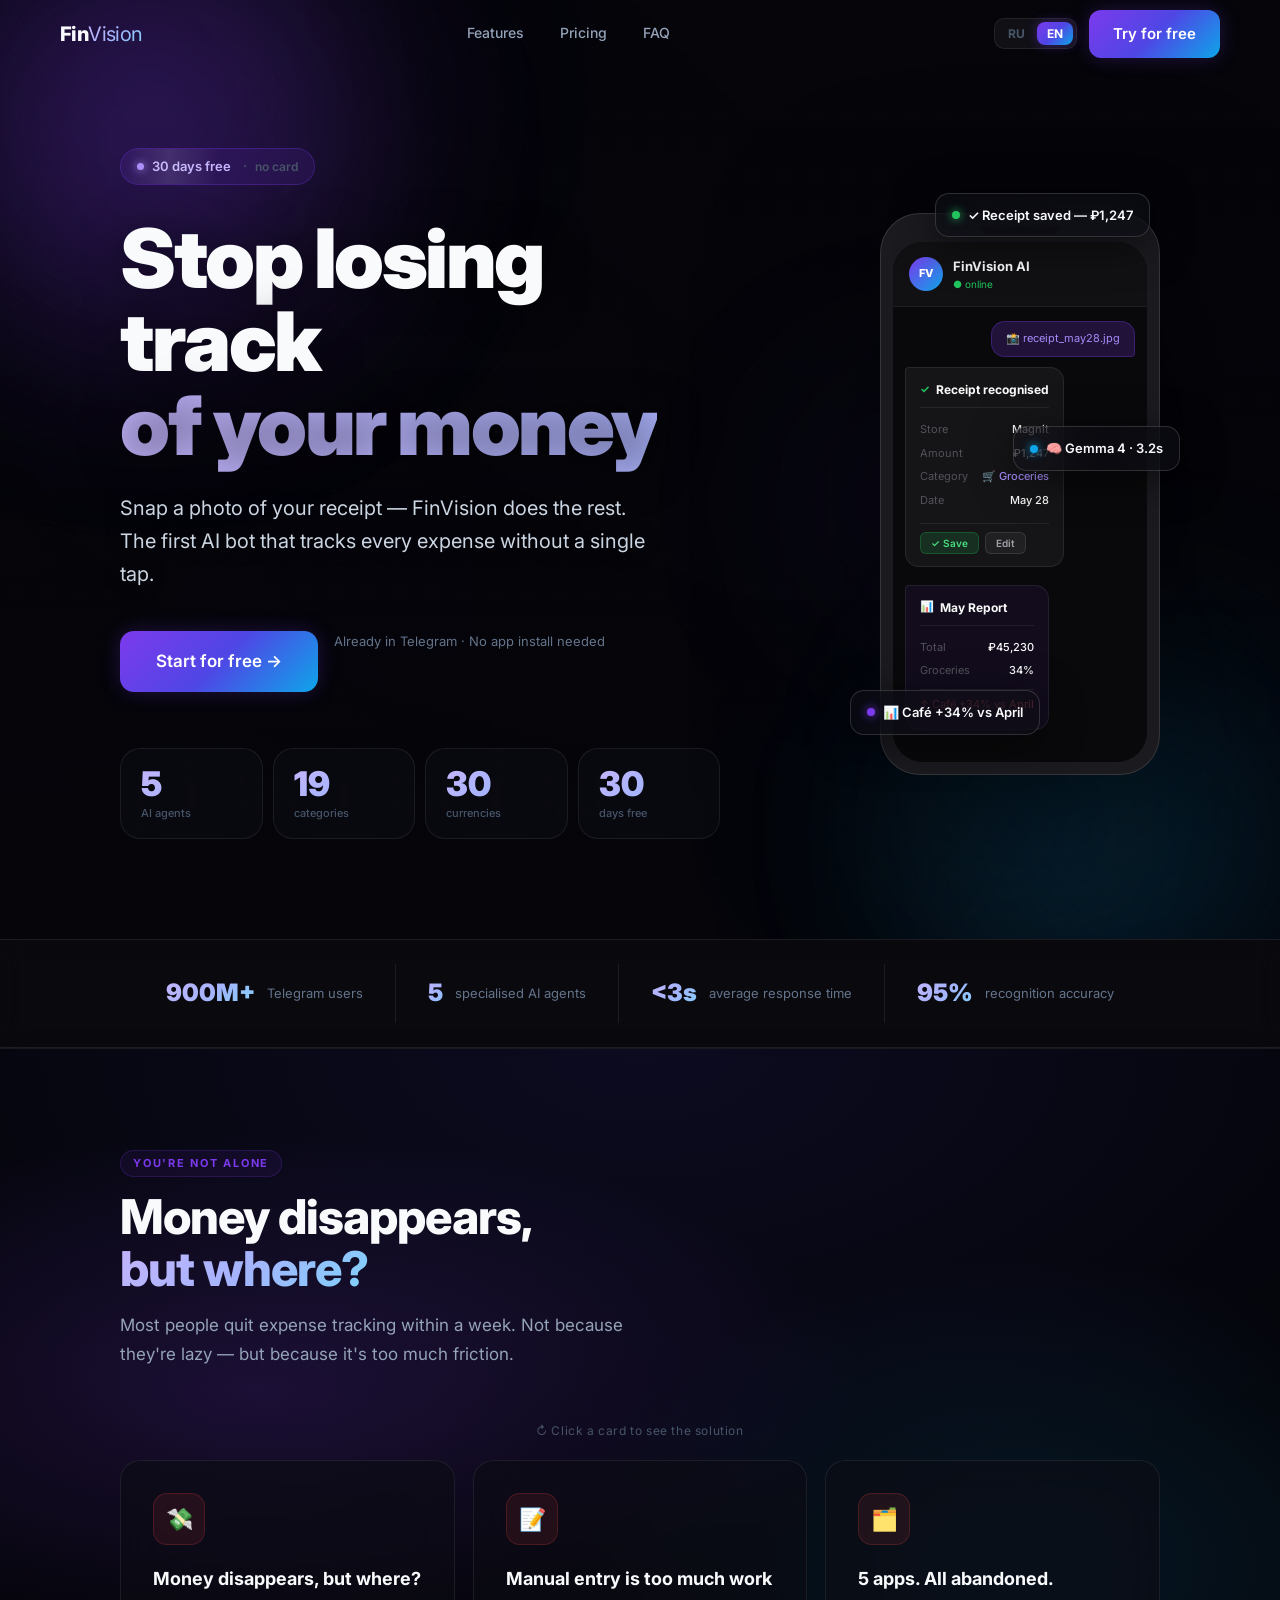
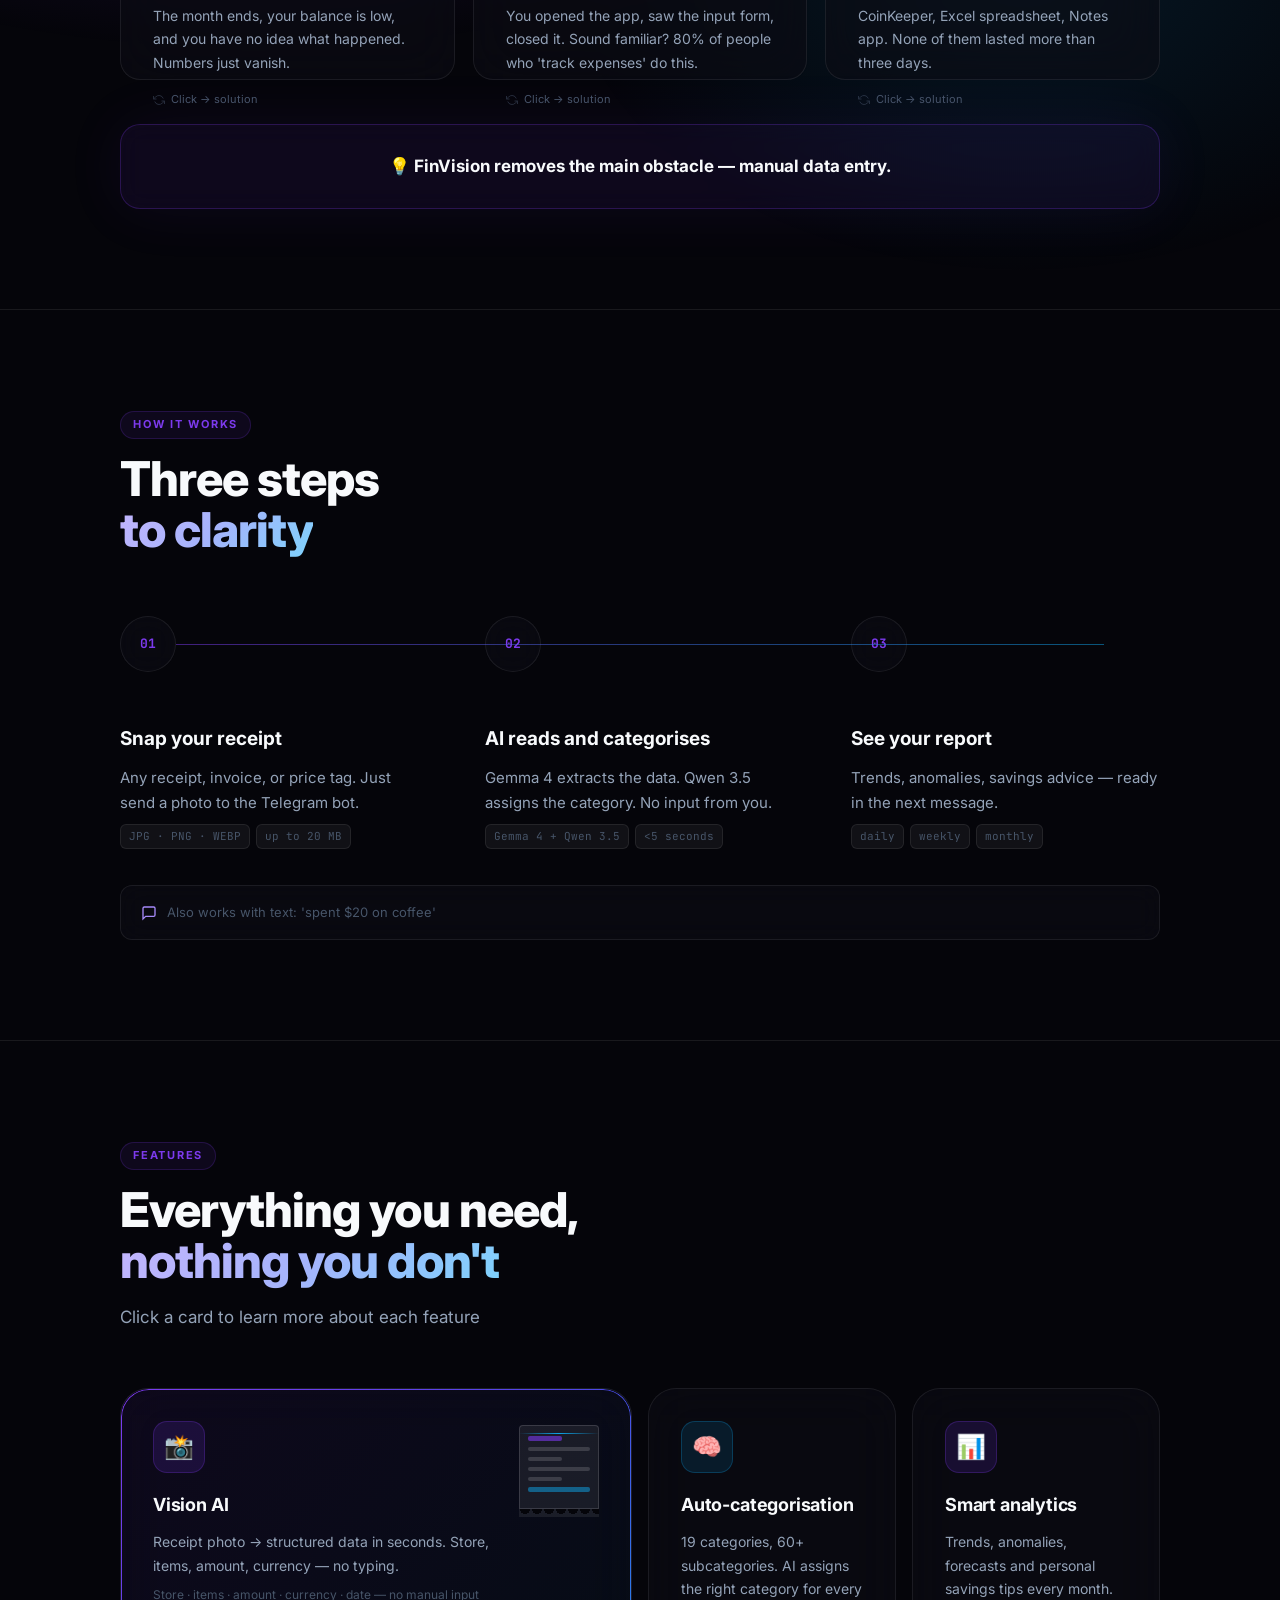
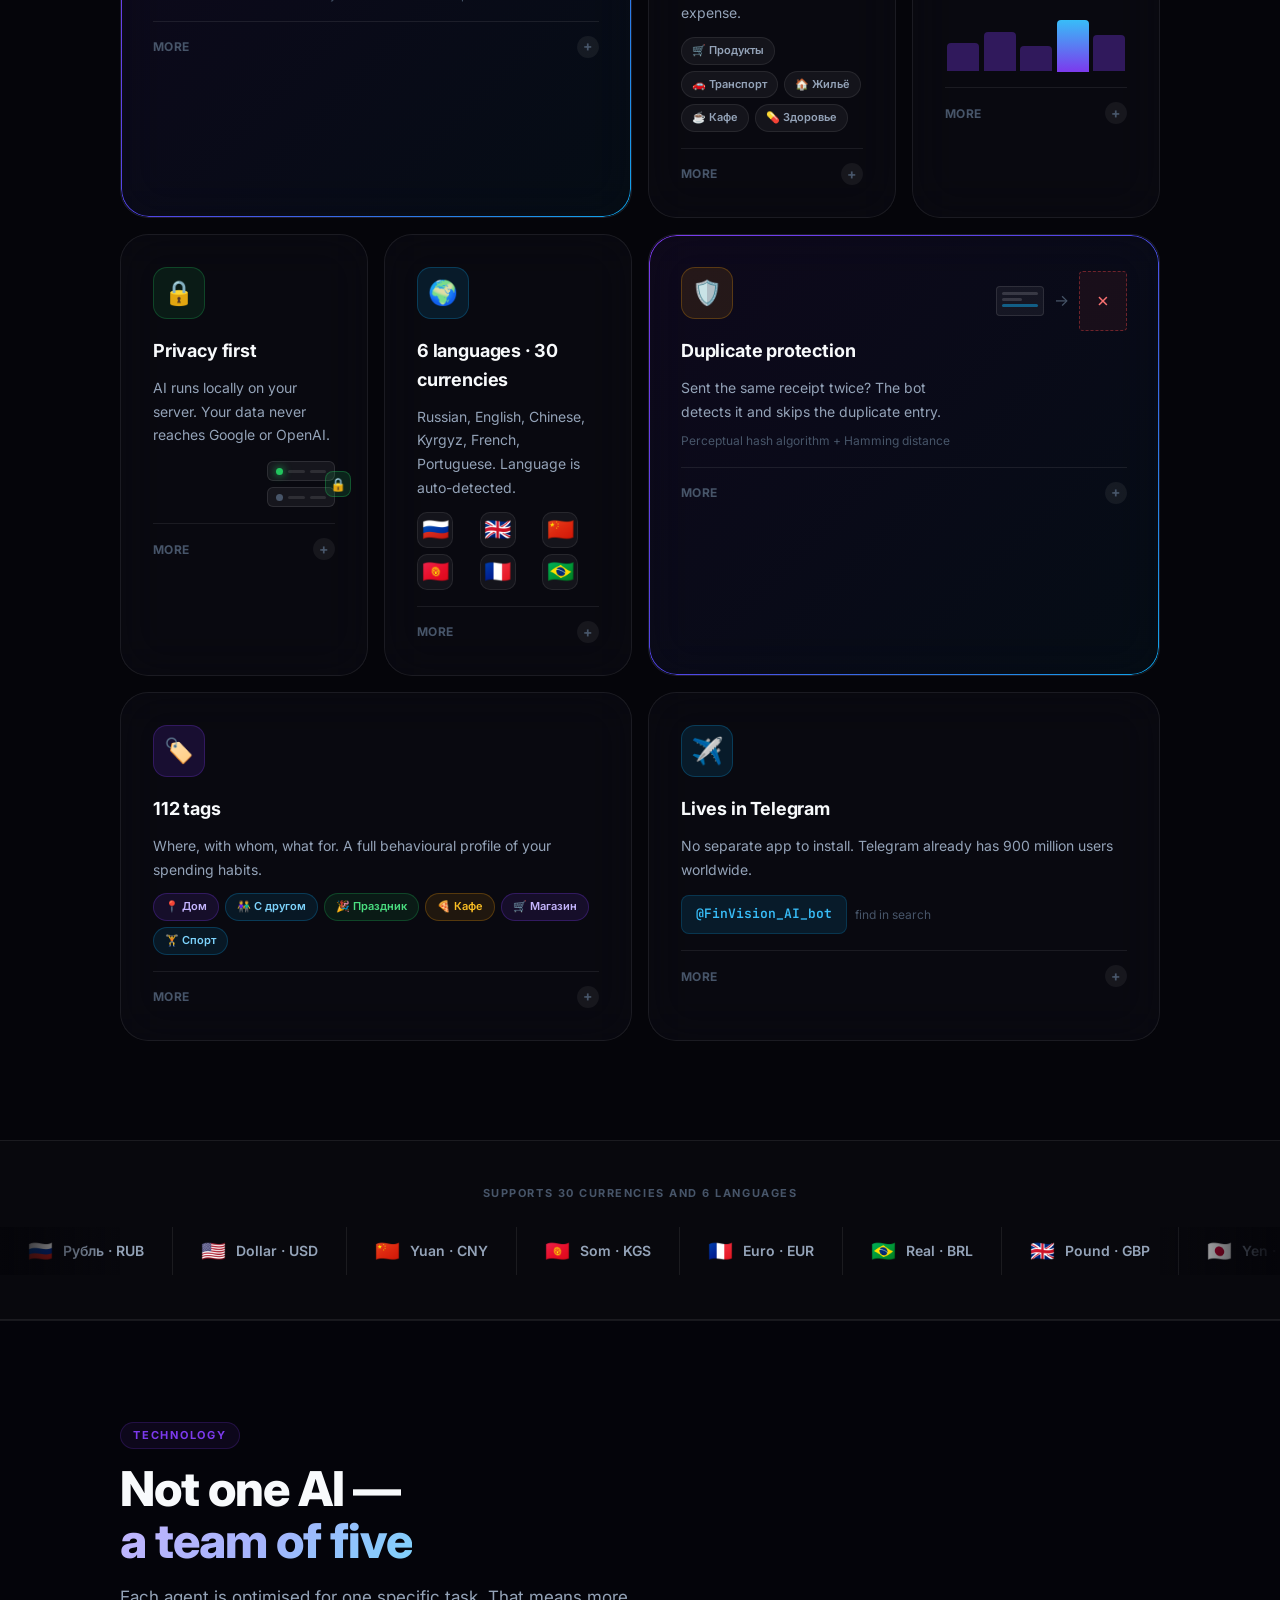
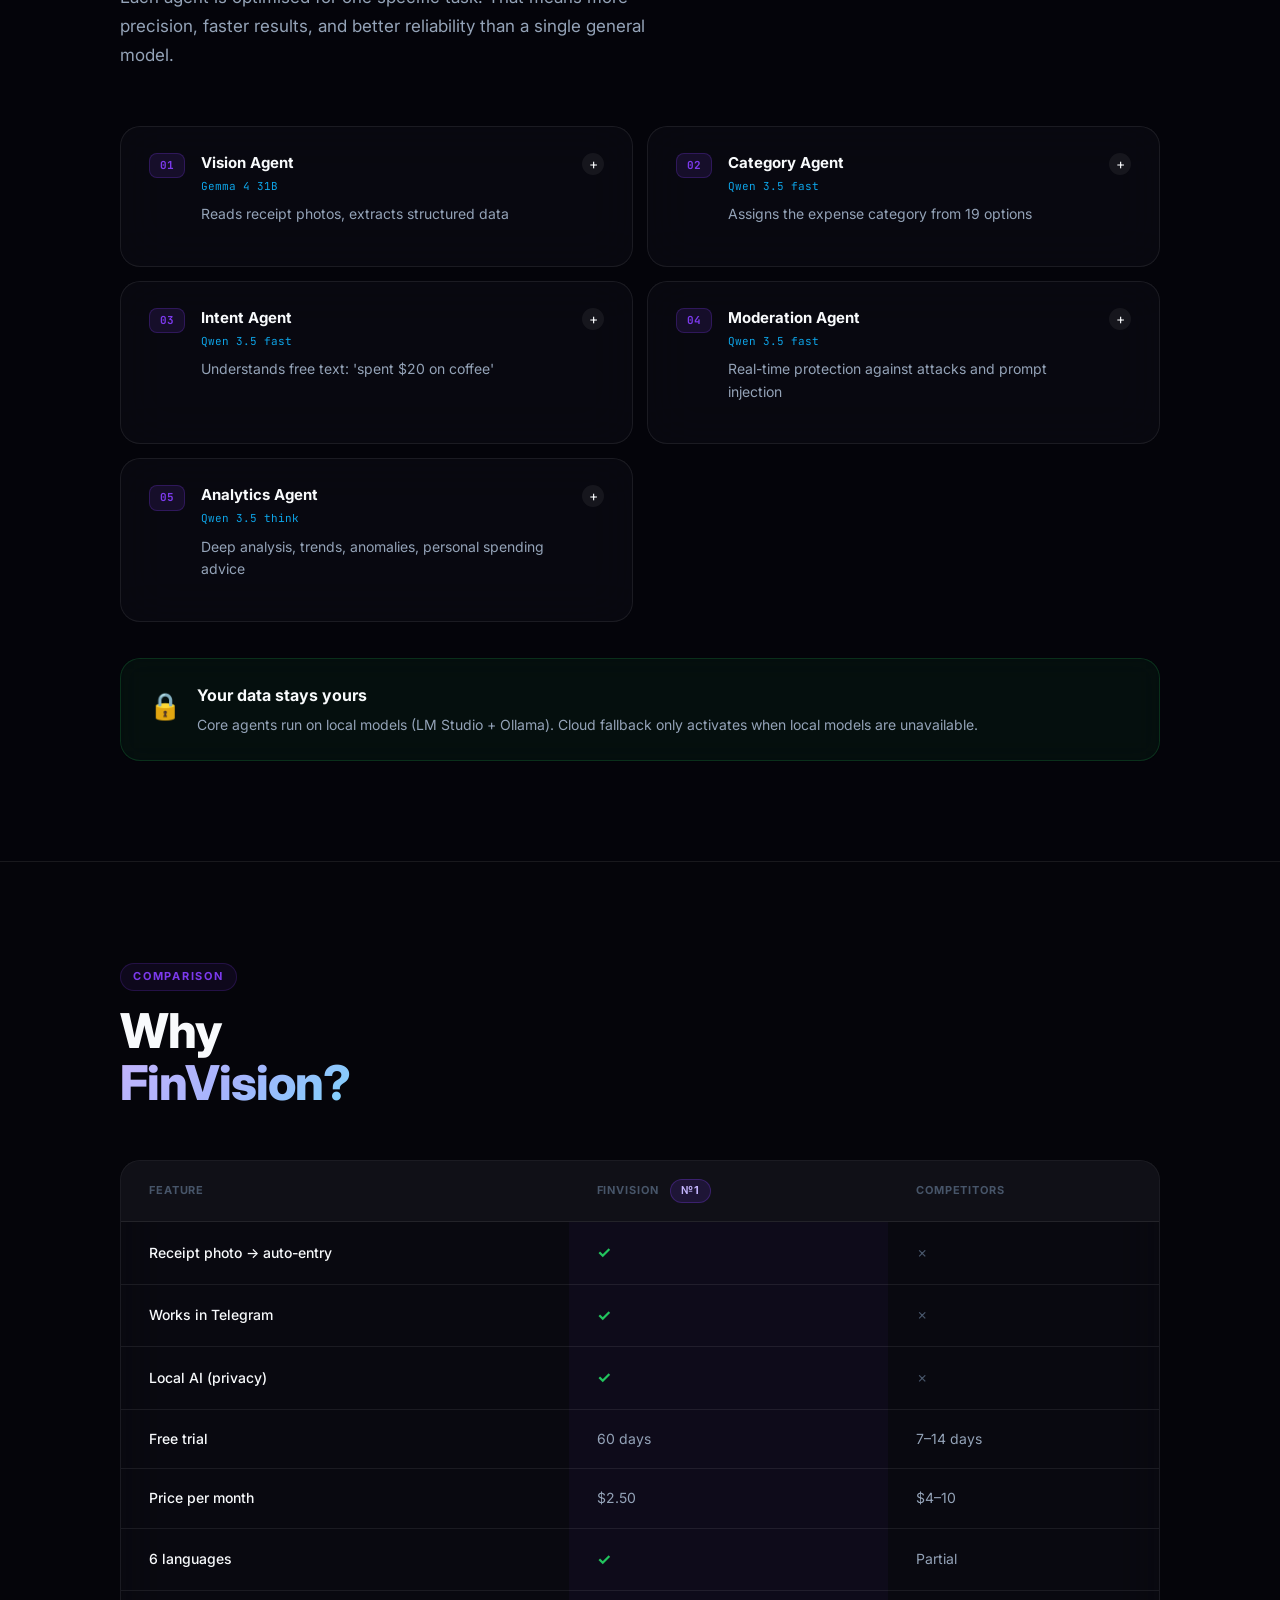
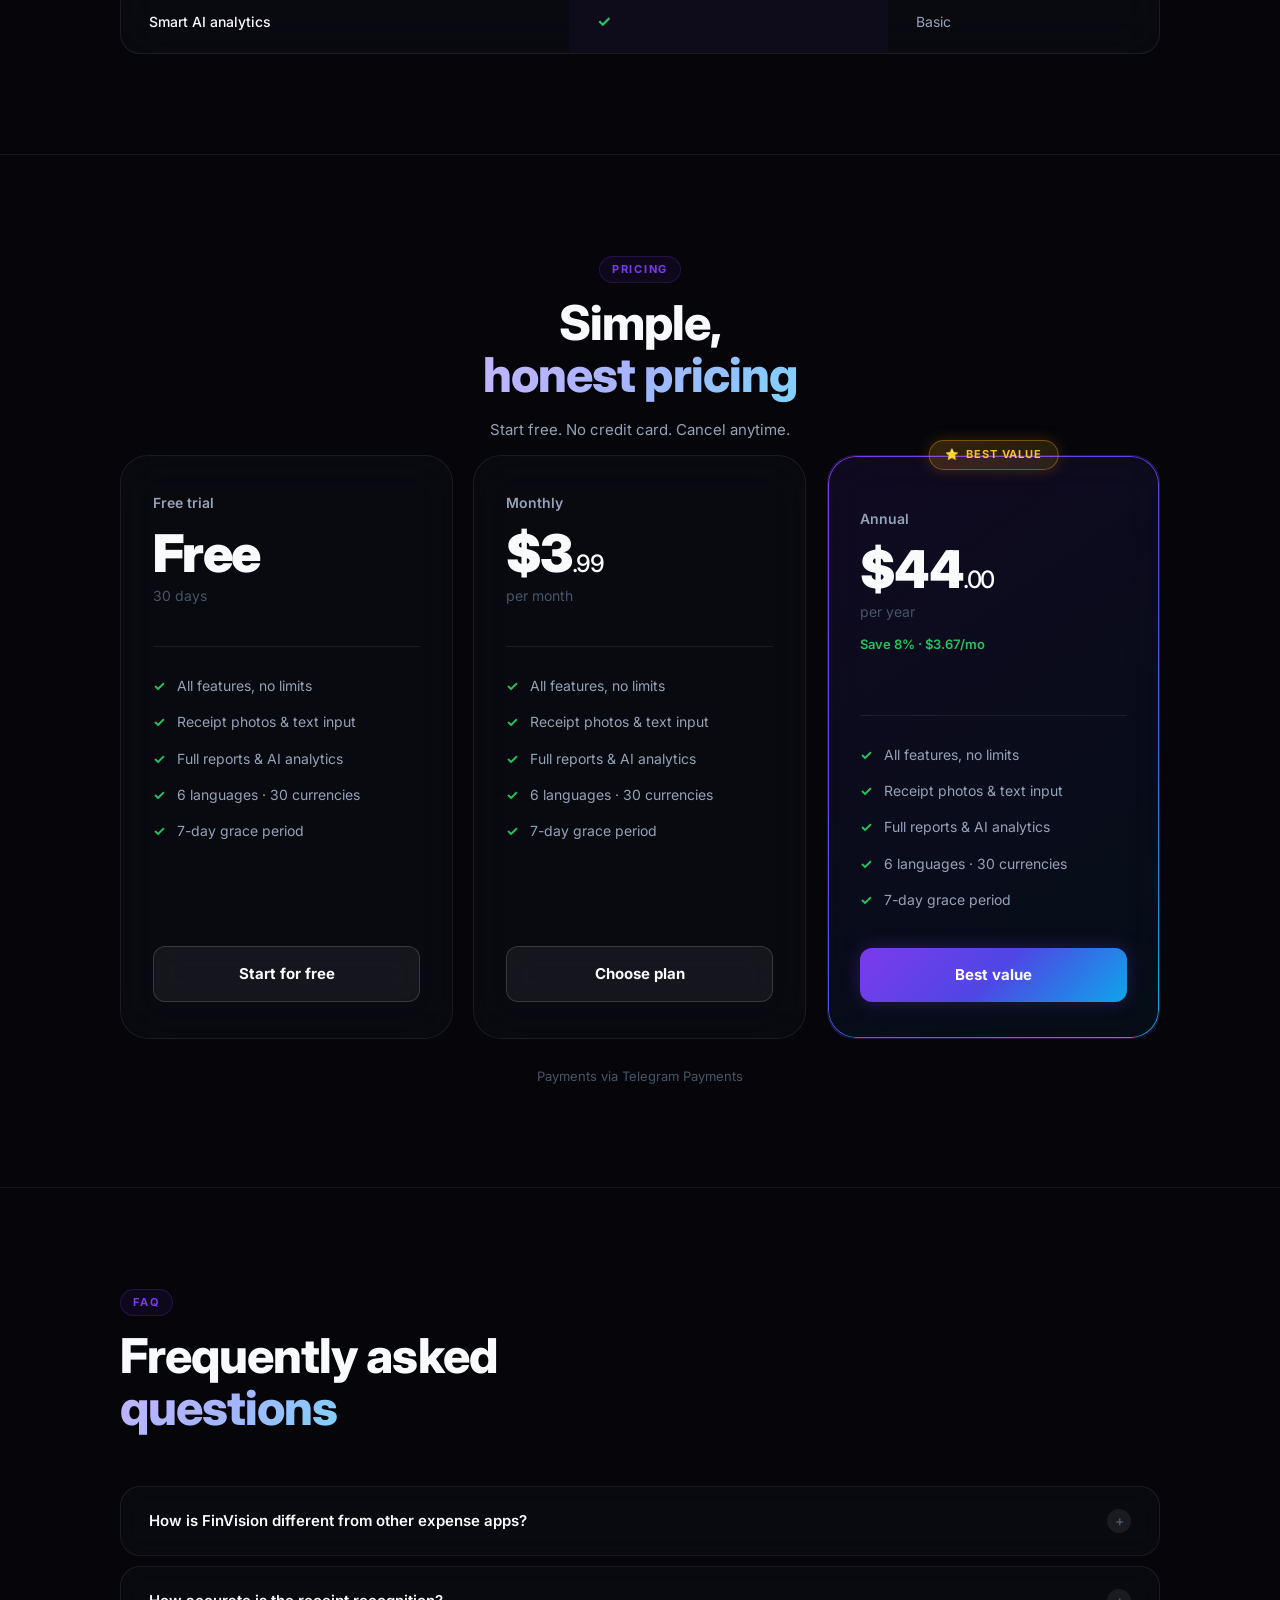
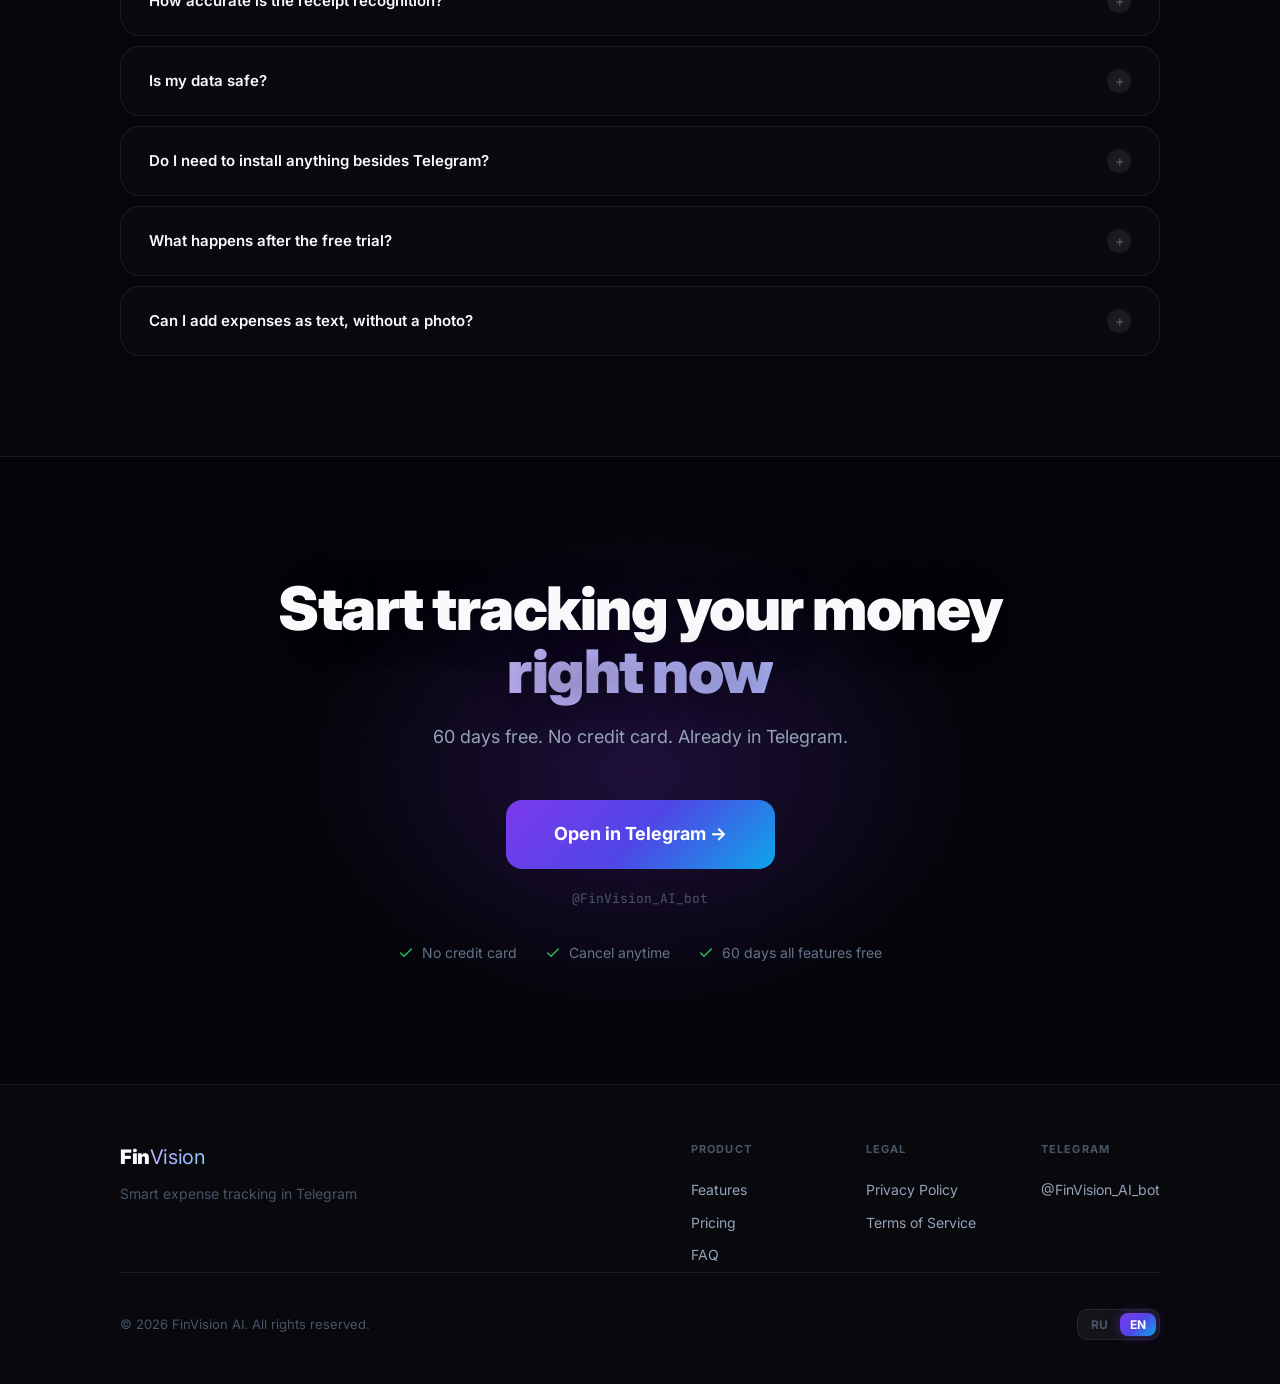
==== commit ef630e7b: "feat: particle constellation bg + pricing badge fix - Canvas particle system: 90 particles, violet/s" ====
--- a/index.html
+++ b/index.html
@@ -11,6 +11,8 @@
   <link rel="stylesheet" href="css/style.css">
 </head>
 <body>
+
+<canvas id="particles"></canvas>
 
 <!-- ═══════ NAVBAR ════════════════════════════════════════════ -->
 <nav class="navbar" id="navbar">
@@ -952,5 +954,133 @@
 <script>
   document.addEventListener('DOMContentLoaded', () => I18n.init());
 </script>
+
+<script>
+/* ── Particle constellation background ──────────────────────── */
+(function() {
+  const canvas = document.getElementById('particles');
+  const ctx = canvas.getContext('2d');
+
+  const COLORS = [
+    [124, 58,  237],  // violet
+    [14,  165, 233],  // sky
+    [79,  70,  229],  // indigo
+    [167, 139, 250],  // lavender
+    [56,  189, 248],  // sky-light
+  ];
+
+  const COUNT   = 90;
+  const MAXDIST = 160;
+  let W, H, particles = [], raf;
+
+  function resize() {
+    W = canvas.width  = window.innerWidth;
+    H = canvas.height = window.innerHeight;
+  }
+
+  function rand(min, max) { return Math.random() * (max - min) + min; }
+
+  function mkParticle() {
+    return {
+      x:  rand(0, W),
+      y:  rand(0, H),
+      vx: rand(-0.35, 0.35),
+      vy: rand(-0.35, 0.35),
+      r:  rand(0.8, 2.2),
+      col: COLORS[Math.floor(Math.random() * COLORS.length)],
+      phase: rand(0, Math.PI * 2),
+      speed: rand(0.008, 0.022),
+    };
+  }
+
+  function init() {
+    resize();
+    particles = Array.from({ length: COUNT }, mkParticle);
+  }
+
+  function tick() {
+    ctx.clearRect(0, 0, W, H);
+
+    for (let i = 0; i < COUNT; i++) {
+      const p = particles[i];
+
+      /* move */
+      p.x += p.vx;
+      p.y += p.vy;
+      p.phase += p.speed;
+
+      /* wrap */
+      if (p.x < -10) p.x = W + 10;
+      else if (p.x > W + 10) p.x = -10;
+      if (p.y < -10) p.y = H + 10;
+      else if (p.y > H + 10) p.y = -10;
+
+      /* sparkle factor */
+      const sf  = 0.55 + 0.45 * Math.sin(p.phase);
+      const sf2 = 0.50 + 0.50 * Math.sin(p.phase * 1.7 + 1.3);
+
+      /* connections */
+      for (let j = i + 1; j < COUNT; j++) {
+        const q  = particles[j];
+        const dx = p.x - q.x, dy = p.y - q.y;
+        const d  = Math.sqrt(dx * dx + dy * dy);
+        if (d >= MAXDIST) continue;
+
+        const t  = 1 - d / MAXDIST;
+        const op = t * t * 0.18;            /* quadratic falloff */
+        const mr = (p.col[0] + q.col[0]) >> 1;
+        const mg = (p.col[1] + q.col[1]) >> 1;
+        const mb = (p.col[2] + q.col[2]) >> 1;
+
+        ctx.beginPath();
+        ctx.strokeStyle = `rgba(${mr},${mg},${mb},${op})`;
+        ctx.lineWidth   = 0.6 + t * 0.4;
+        ctx.moveTo(p.x, p.y);
+        ctx.lineTo(q.x, q.y);
+        ctx.stroke();
+      }
+
+      /* glow halo */
+      const [r, g, b] = p.col;
+      const glowR = p.r * 5 * sf2;
+      const grad  = ctx.createRadialGradient(p.x, p.y, 0, p.x, p.y, glowR);
+      grad.addColorStop(0,   `rgba(${r},${g},${b},${0.22 * sf})`);
+      grad.addColorStop(0.4, `rgba(${r},${g},${b},${0.08 * sf})`);
+      grad.addColorStop(1,   `rgba(${r},${g},${b},0)`);
+      ctx.beginPath();
+      ctx.fillStyle = grad;
+      ctx.arc(p.x, p.y, glowR, 0, Math.PI * 2);
+      ctx.fill();
+
+      /* core dot */
+      const cr = p.r * (0.7 + 0.3 * sf);
+      ctx.beginPath();
+      ctx.fillStyle = `rgba(${r},${g},${b},${0.75 * sf + 0.15})`;
+      ctx.arc(p.x, p.y, cr, 0, Math.PI * 2);
+      ctx.fill();
+
+      /* inner bright spot (sparkle) */
+      if (sf > 0.85) {
+        ctx.beginPath();
+        ctx.fillStyle = `rgba(255,255,255,${(sf - 0.85) * 1.4})`;
+        ctx.arc(p.x, p.y, cr * 0.4, 0, Math.PI * 2);
+        ctx.fill();
+      }
+    }
+
+    raf = requestAnimationFrame(tick);
+  }
+
+  window.addEventListener('resize', () => { resize(); });
+  init();
+  tick();
+
+  /* pause when tab hidden */
+  document.addEventListener('visibilitychange', () => {
+    if (document.hidden) cancelAnimationFrame(raf);
+    else tick();
+  });
+})();
+</script>
 </body>
 </html>
--- a/css/style.css
+++ b/css/style.css
@@ -59,6 +59,15 @@
 }
 
 html { scroll-behavior: smooth; font-size: 16px; -webkit-text-size-adjust: 100%; }
+
+/* ── Particle canvas ── */
+#particles {
+  position: fixed;
+  inset: 0;
+  z-index: 0;
+  pointer-events: none;
+  opacity: 0.7;
+}
 
 body {
   font-family: var(--font);
@@ -549,10 +558,29 @@
   flex-direction: column;
 }
 .pricing-card:hover { transform: translateY(-4px); border-color: var(--border-hi); box-shadow: var(--shadow-lg); }
-.pricing-card.highlight { background: linear-gradient(145deg, rgba(124,58,237,0.1) 0%, rgba(14,165,233,0.06) 100%); border-color: rgba(124,58,237,0.25); }
+.pricing-card.highlight { background: linear-gradient(145deg, rgba(124,58,237,0.1) 0%, rgba(14,165,233,0.06) 100%); border-color: rgba(124,58,237,0.25); padding-top: 52px; }
 .pricing-card.highlight::before { content: ''; position: absolute; inset: 0; border-radius: var(--radius-xl); padding: 1px; background: var(--grad); -webkit-mask: linear-gradient(#fff 0 0) content-box, linear-gradient(#fff 0 0); -webkit-mask-composite: xor; mask-composite: exclude; pointer-events: none; }
 .pricing-card.highlight:hover { box-shadow: var(--glow-v), var(--shadow-lg); }
-.pricing-badge { display: inline-flex; align-items: center; gap: 6px; background: rgba(245,158,11,0.12); border: 1px solid rgba(245,158,11,0.28); color: #fbbf24; font-size: 11px; font-weight: 700; letter-spacing: 0.08em; text-transform: uppercase; padding: 5px 14px; border-radius: 9999px; margin-bottom: 22px; }
+.pricing-badge {
+  position: absolute;
+  top: -16px;
+  left: 50%;
+  transform: translateX(-50%);
+  display: inline-flex;
+  align-items: center;
+  gap: 6px;
+  background: linear-gradient(135deg, rgba(245,158,11,0.2), rgba(251,191,36,0.12));
+  border: 1px solid rgba(245,158,11,0.4);
+  color: #fbbf24;
+  font-size: 11px;
+  font-weight: 700;
+  letter-spacing: 0.08em;
+  text-transform: uppercase;
+  padding: 5px 16px;
+  border-radius: 9999px;
+  white-space: nowrap;
+  box-shadow: 0 0 16px rgba(245,158,11,0.2);
+}
 .pricing-name { font-size: 14px; font-weight: 600; color: var(--muted); margin-bottom: 14px; }
 .pricing-price { font-size: 52px; font-weight: 900; letter-spacing: -0.03em; line-height: 1; margin-bottom: 5px; }
 .pricing-period { font-size: 14px; color: var(--faint); margin-bottom: 10px; }
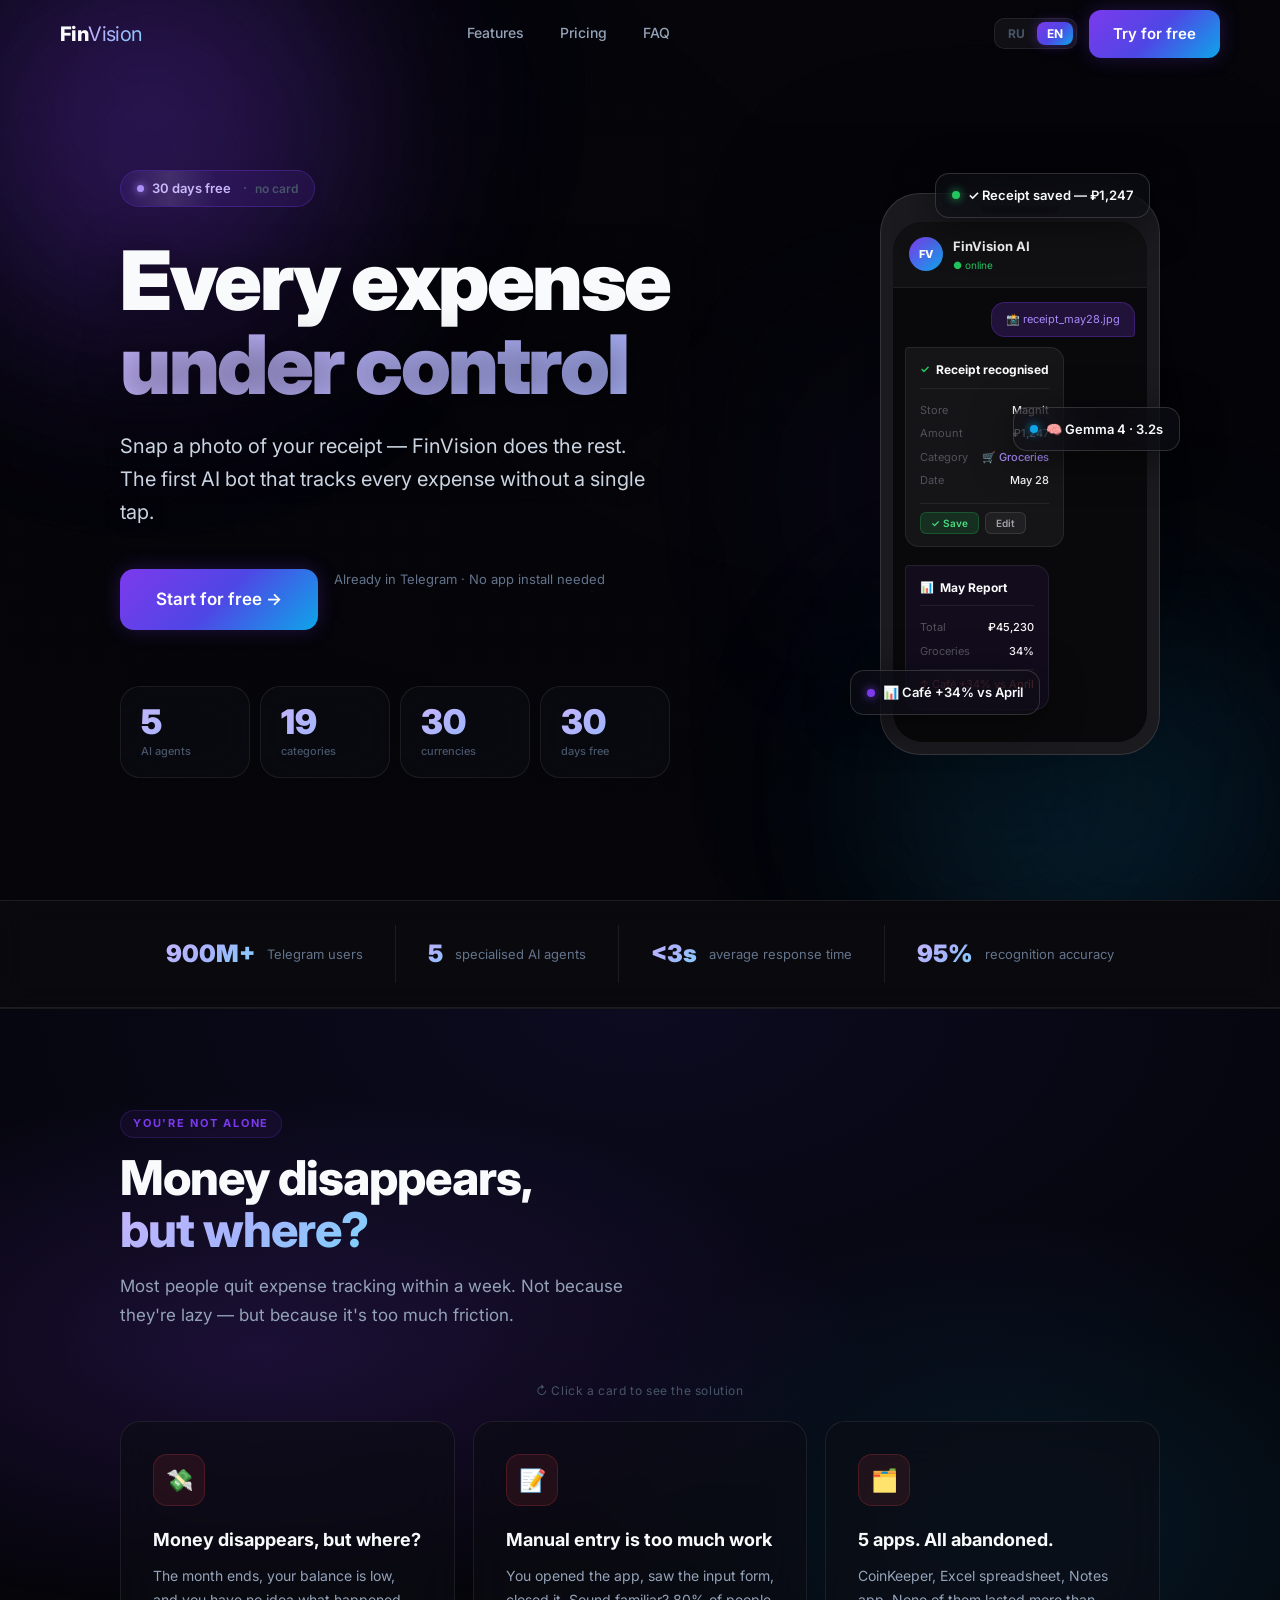
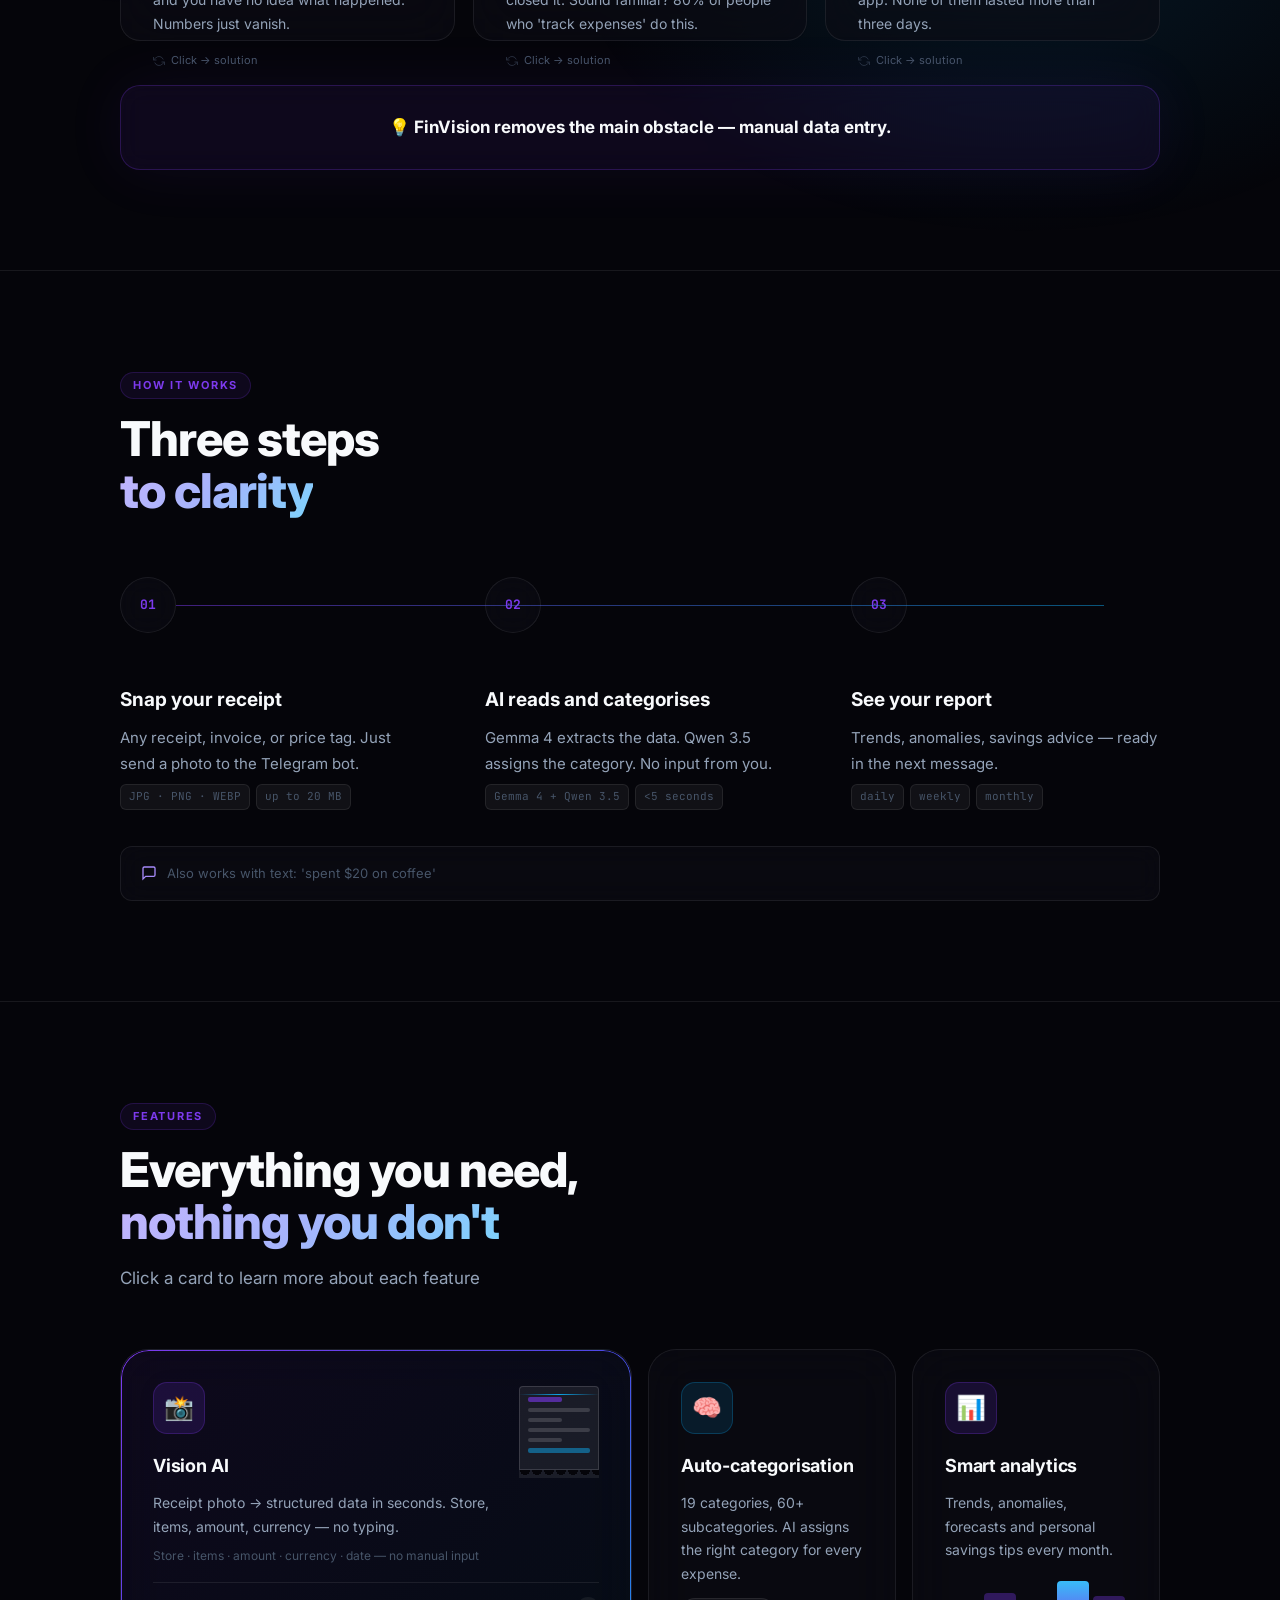
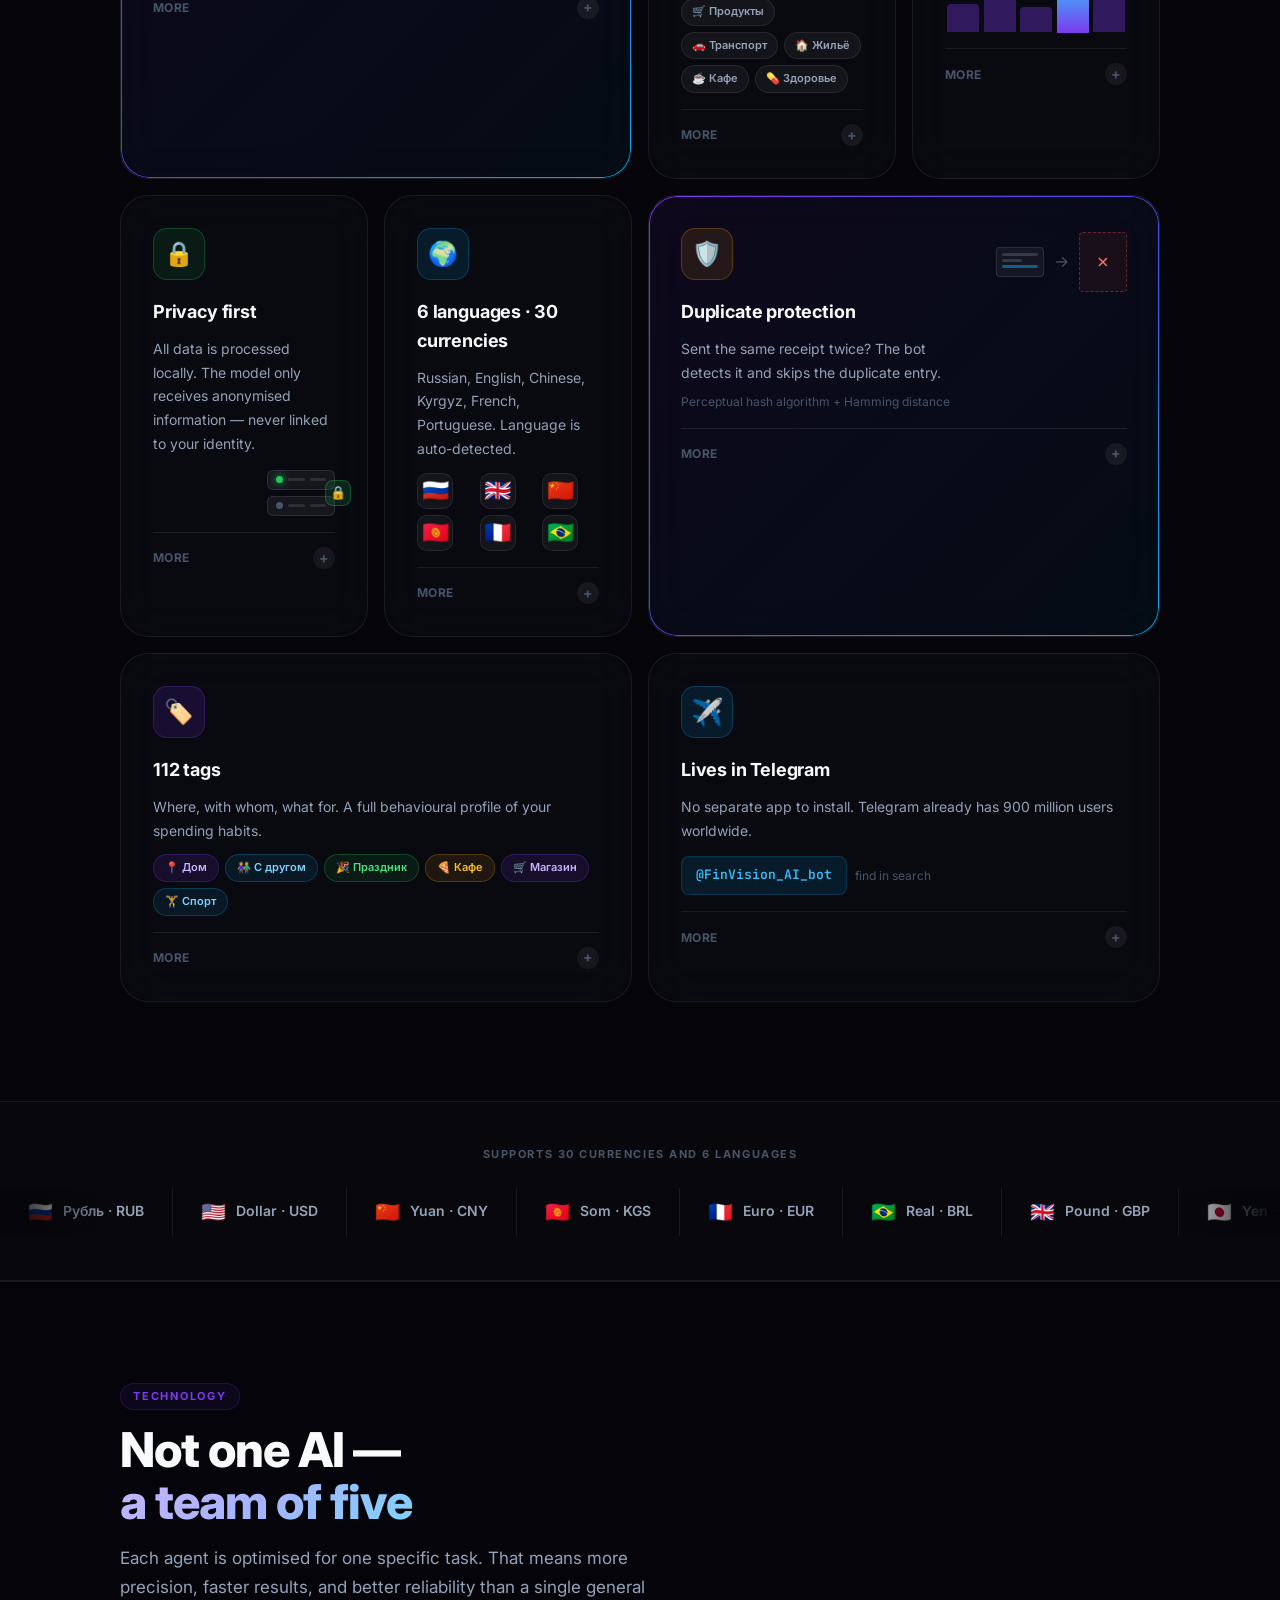
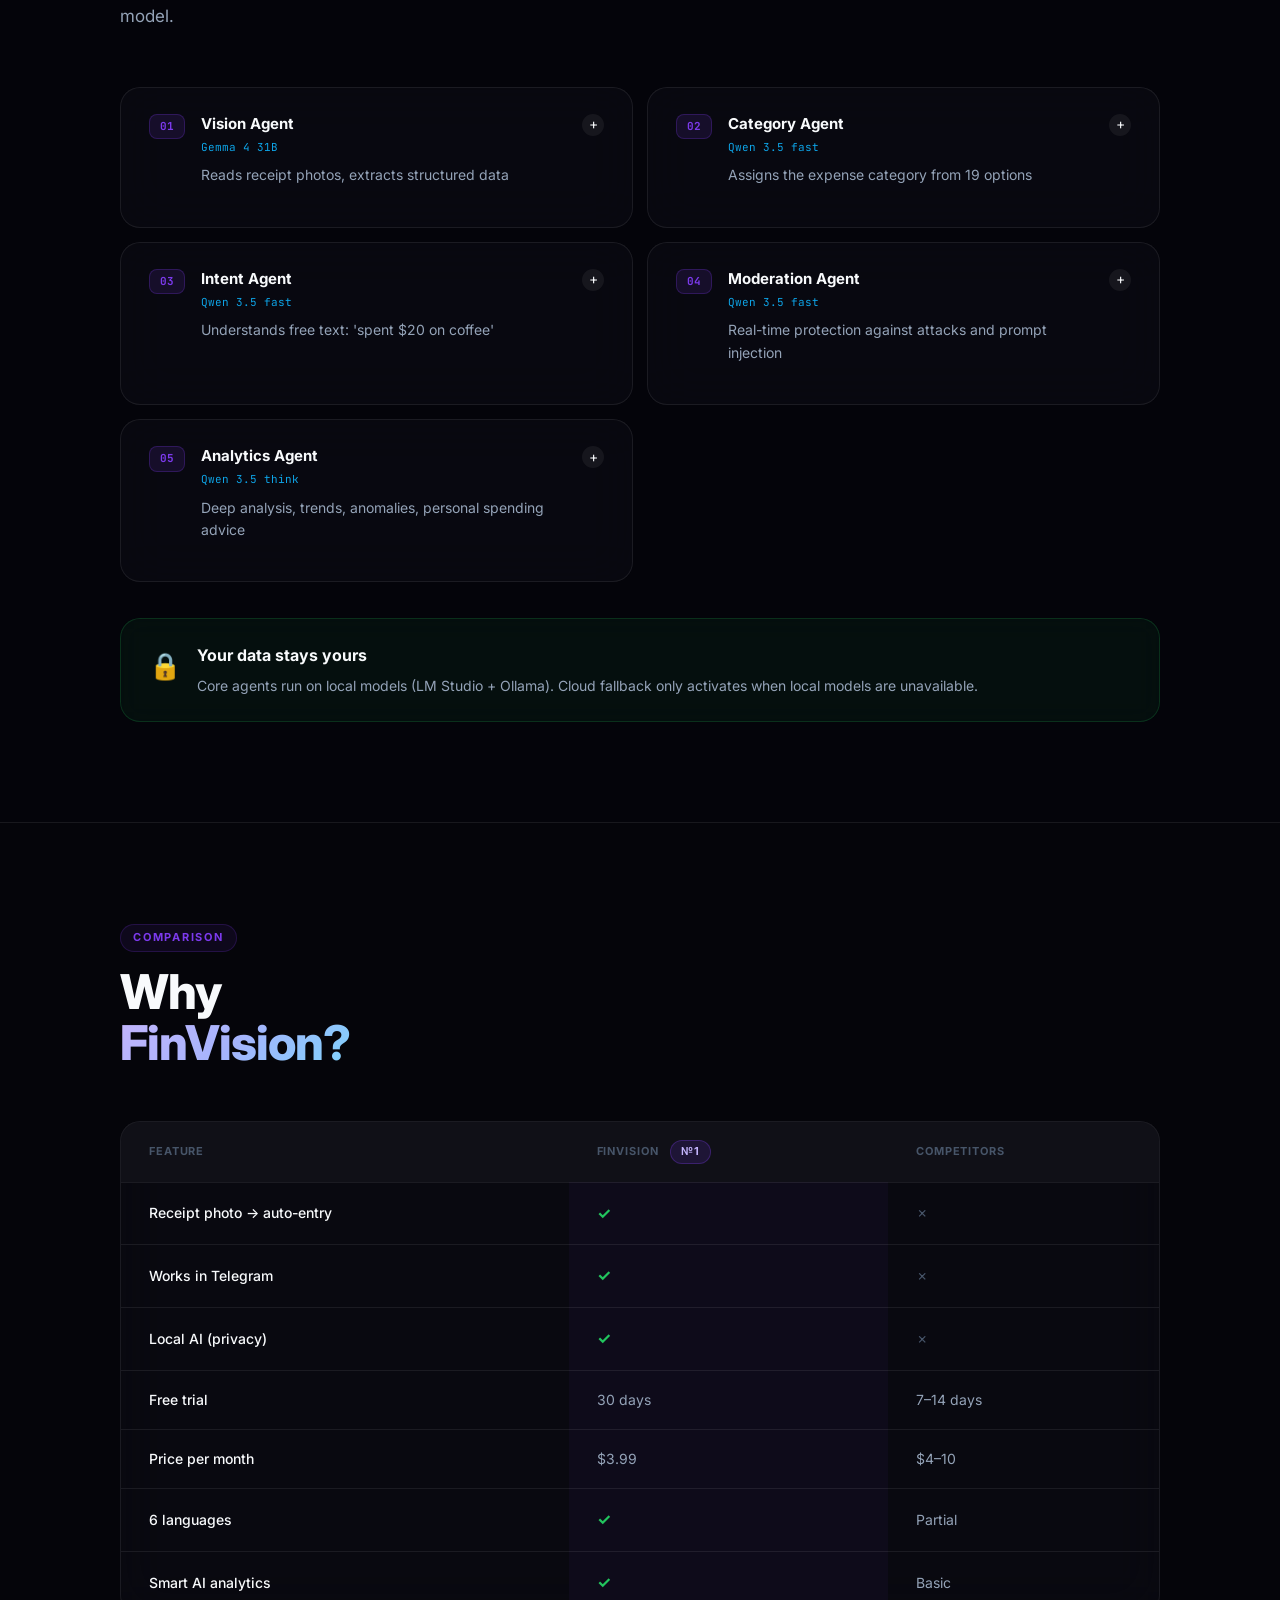
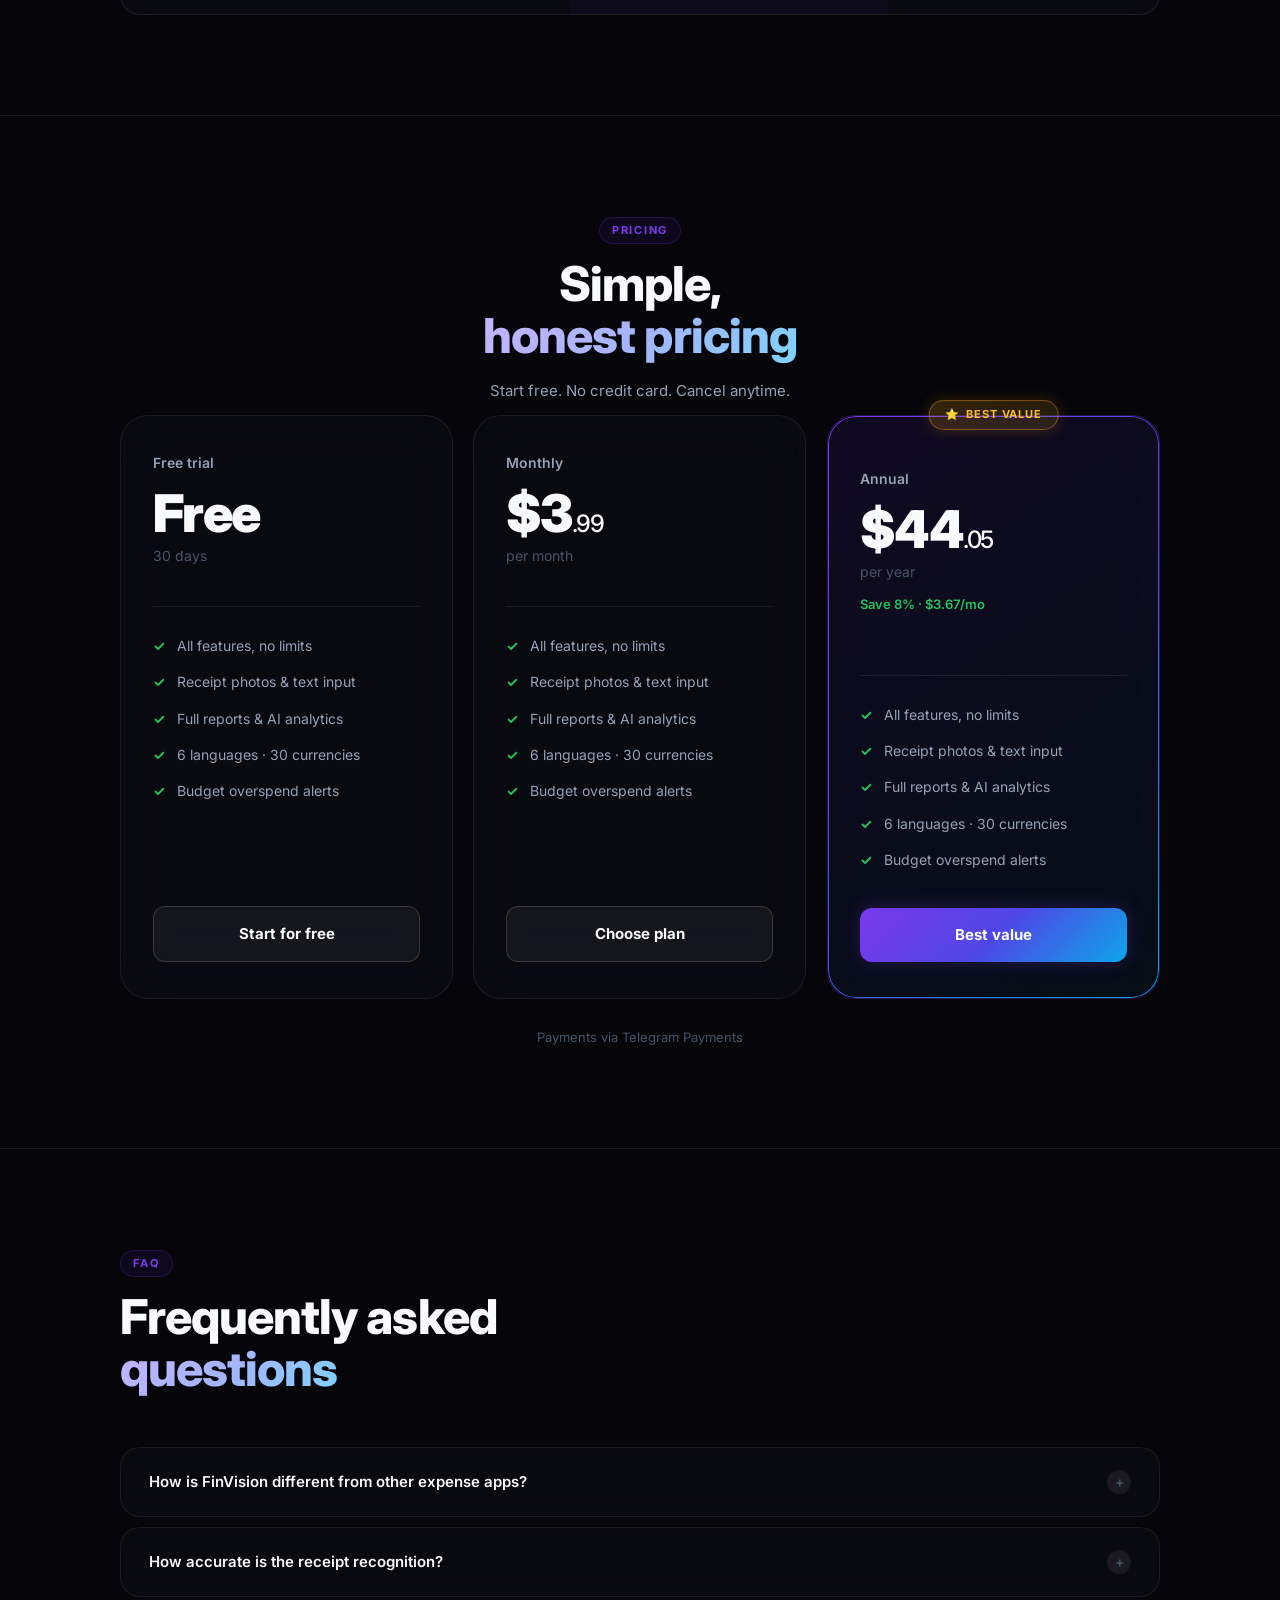
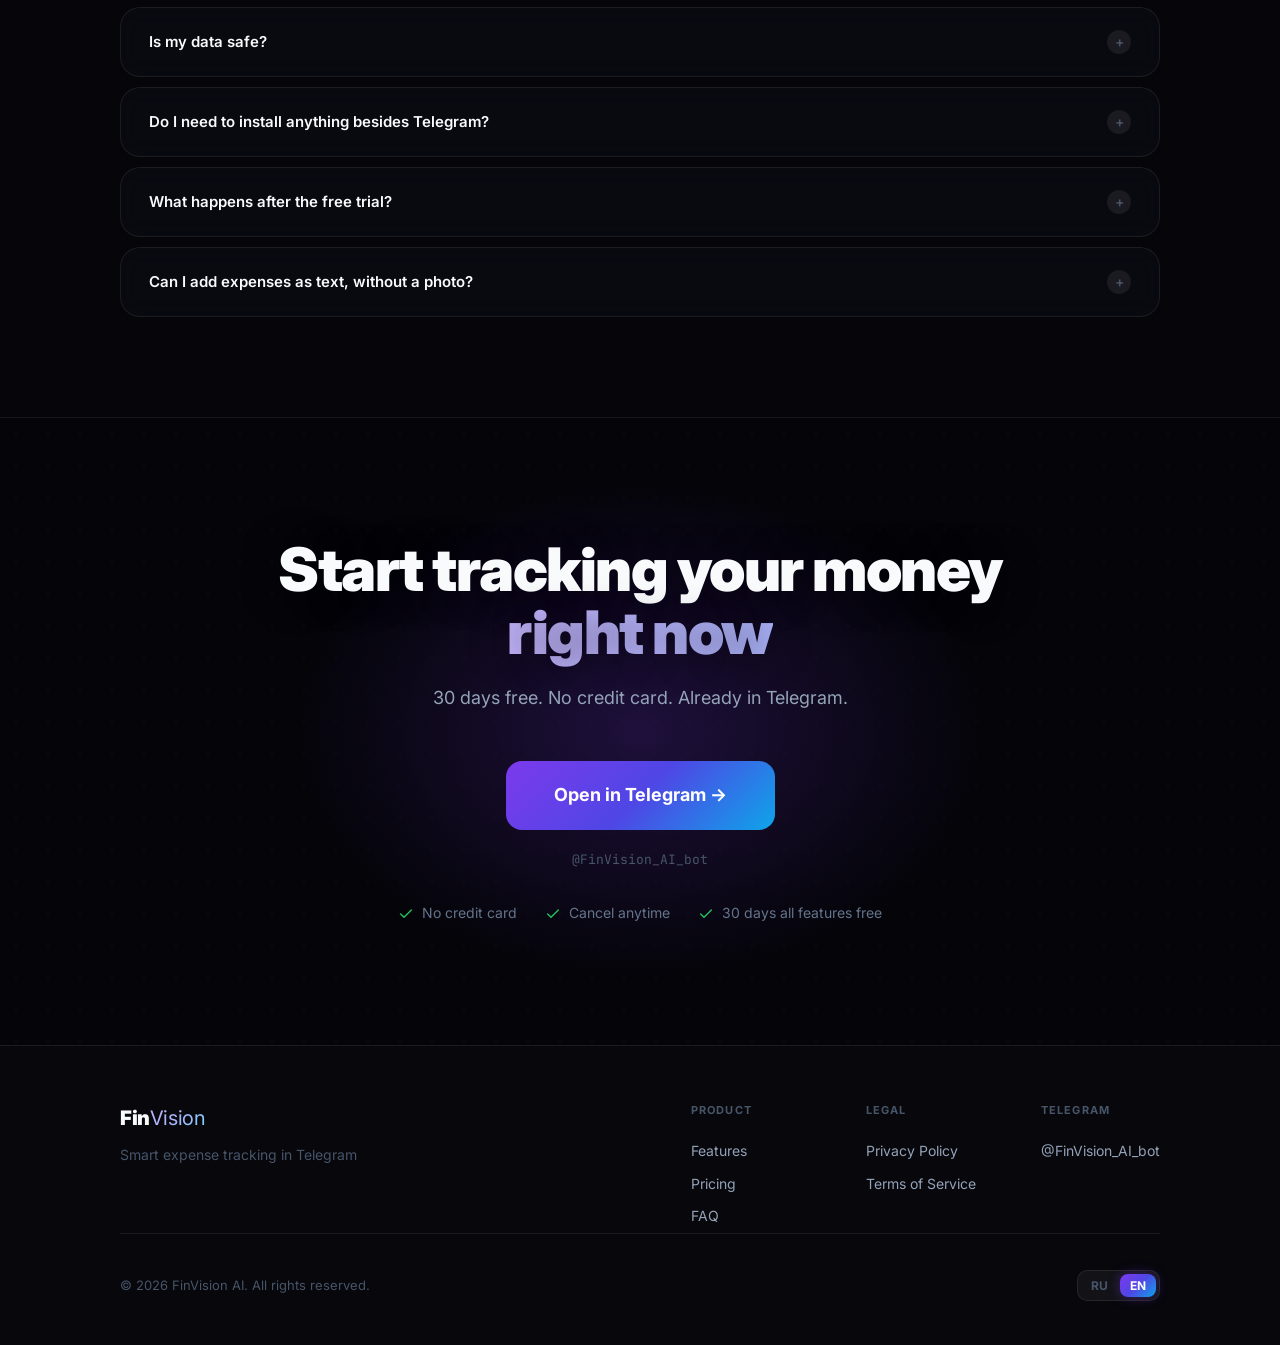
==== commit 53e1c3c0: "fix: hero phrase, EN switcher path, FAQ z-index, privacy text, compare 30d+3.99, pricing alerts, ann" ====
--- a/index.html
+++ b/index.html
@@ -66,8 +66,8 @@
         </div>
 
         <h1 class="hero-title" data-animate data-delay="80">
-          <span data-i18n="hero.title_1">Ваши деньги</span><br>
-          <span class="animated-gradient" data-i18n="hero.title_2">перестали исчезать</span>
+          <span data-i18n="hero.title_1">Каждая трата</span><br>
+          <span class="animated-gradient" data-i18n="hero.title_2">под контролем</span>
         </h1>
 
         <p class="hero-sub" data-animate data-delay="140" data-i18n="hero.subtitle">
@@ -792,7 +792,7 @@
       <div class="pricing-card highlight tilt" data-animate data-delay="160">
         <div class="pricing-badge">⭐ <span data-i18n="pricing.p3_badge">Лучший выбор</span></div>
         <div class="pricing-name" data-i18n="pricing.p3_name">Годовой</div>
-        <div class="pricing-price">$44<span style="font-size:24px;font-weight:500">.00</span></div>
+        <div class="pricing-price">$44<span style="font-size:24px;font-weight:500">.05</span></div>
         <div class="pricing-period" data-i18n="pricing.p3_period">в год</div>
         <div class="pricing-save" data-i18n="pricing.p3_save">Экономия 12% · $2.20/мес</div>
         <div class="pricing-divider"></div>
--- a/css/style.css
+++ b/css/style.css
@@ -68,6 +68,9 @@
   pointer-events: none;
   opacity: 0.7;
 }
+
+/* Ensure main content layers above canvas */
+main, footer { position: relative; z-index: 1; }
 
 body {
   font-family: var(--font);
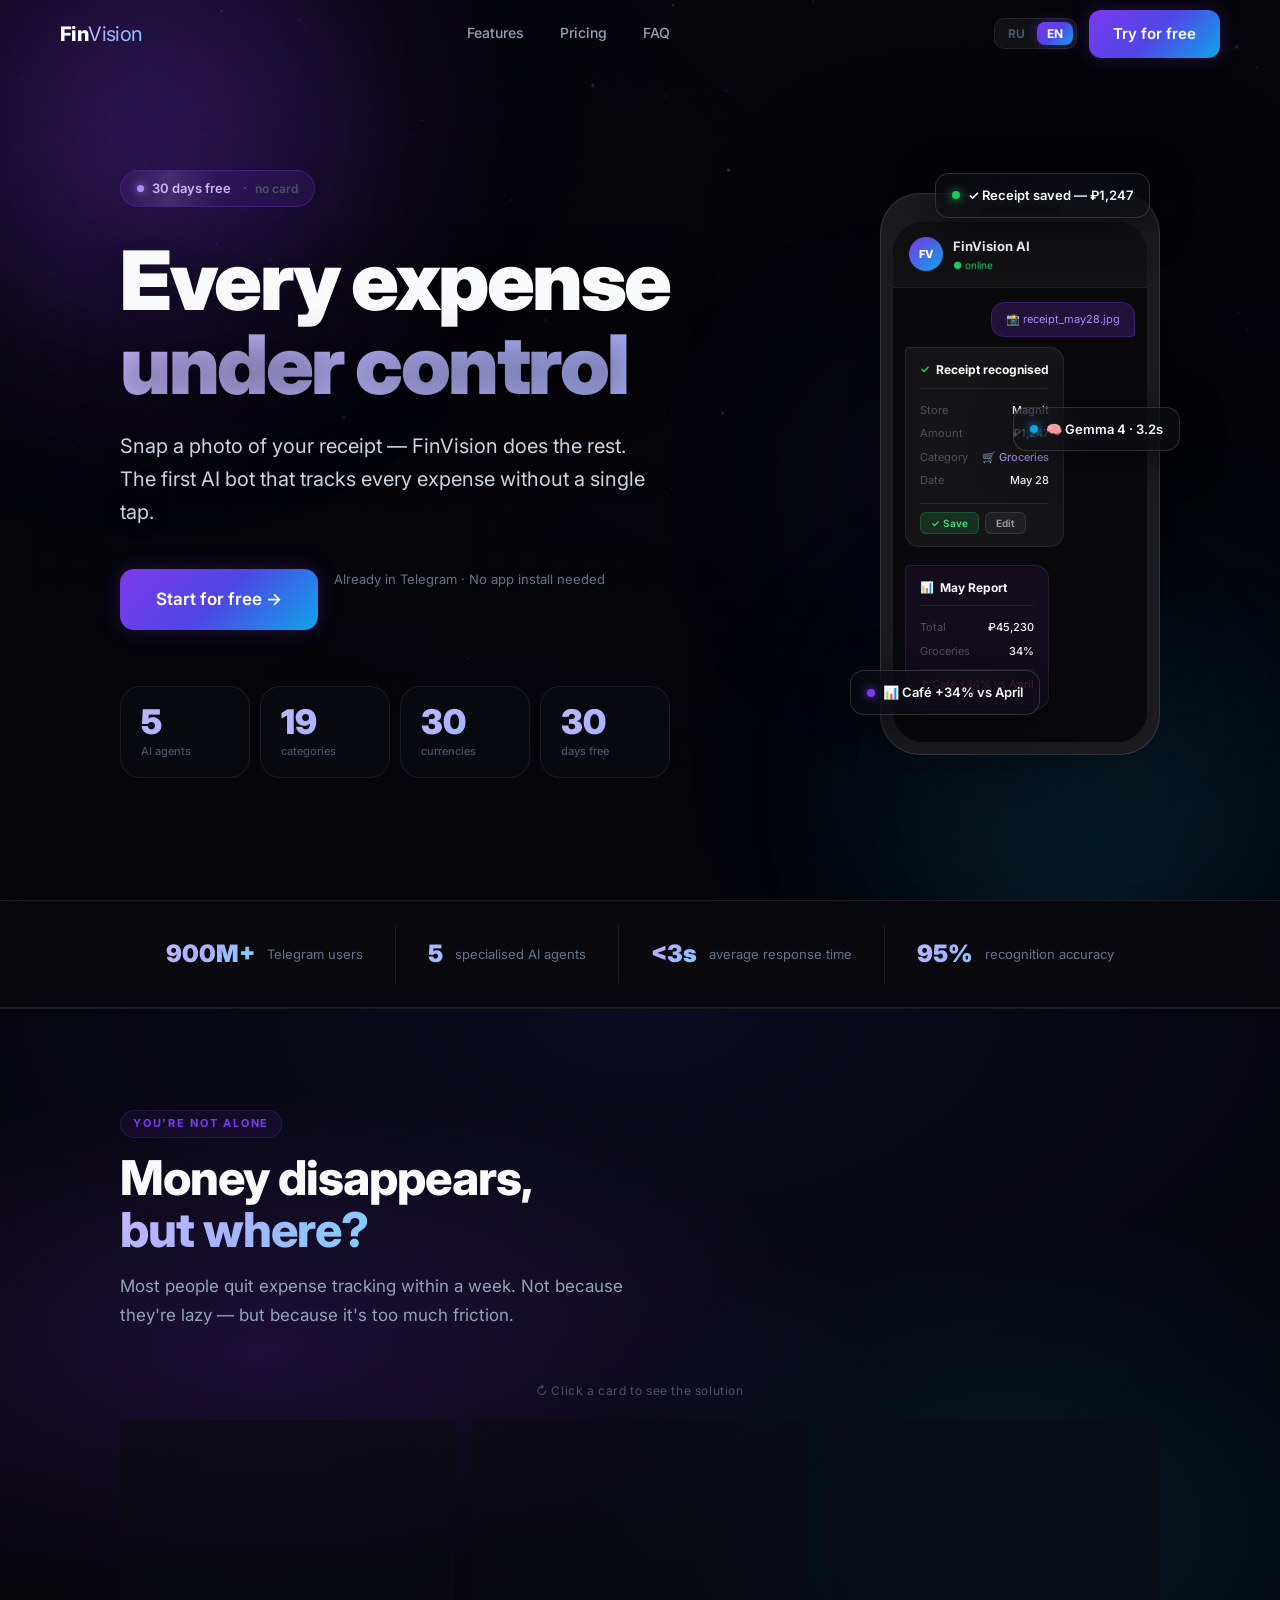
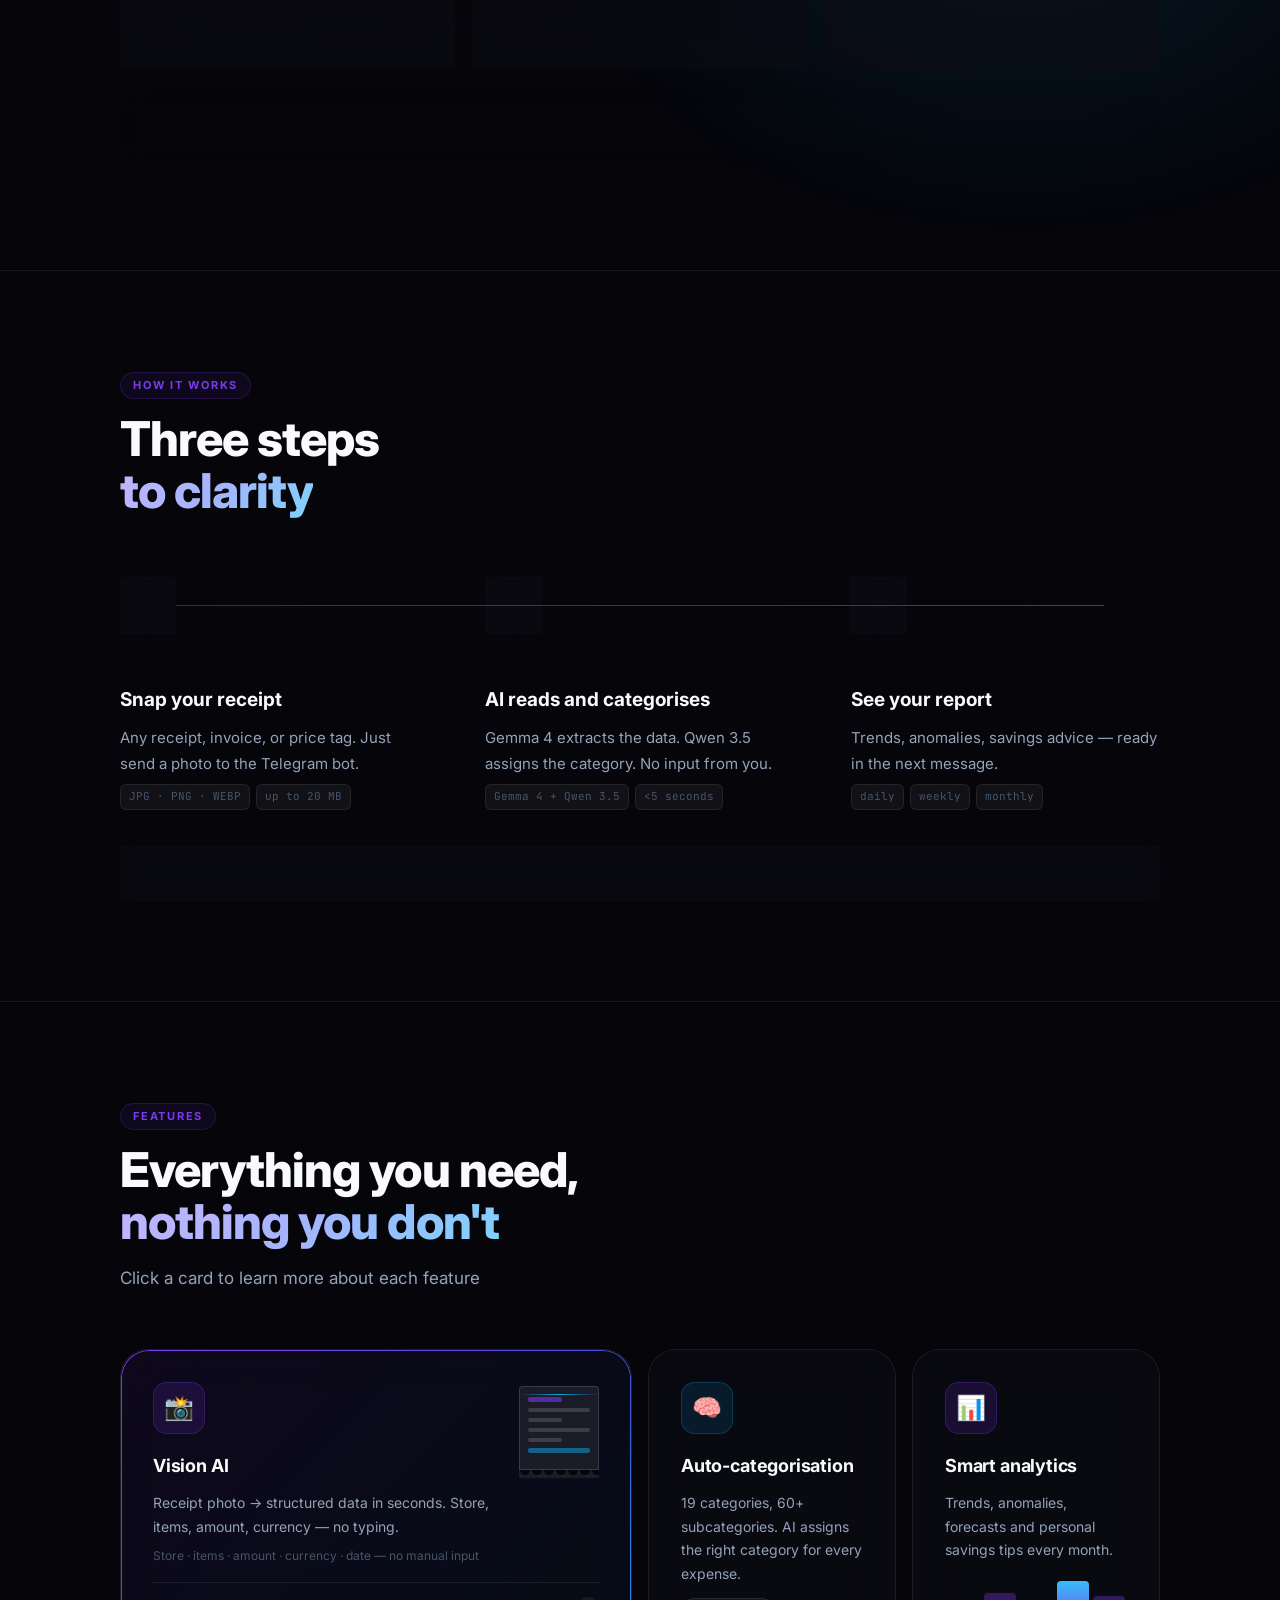
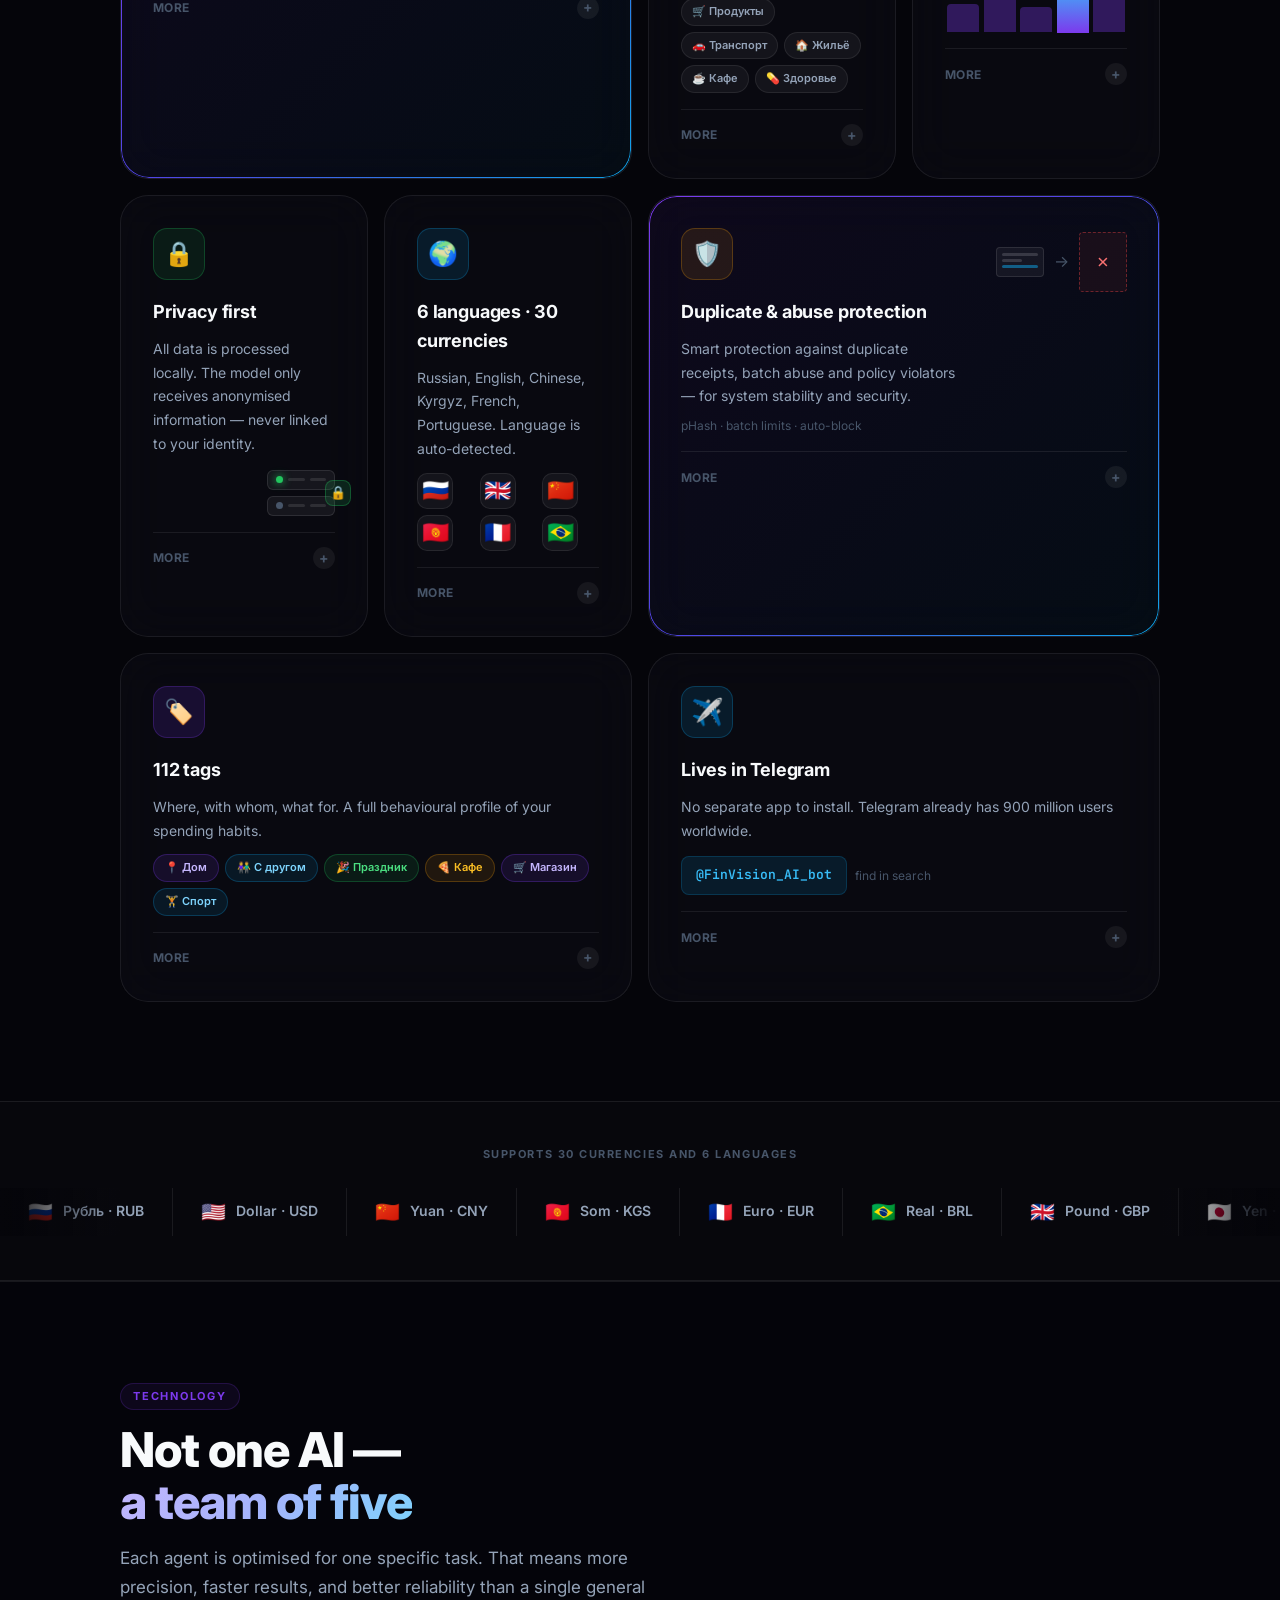
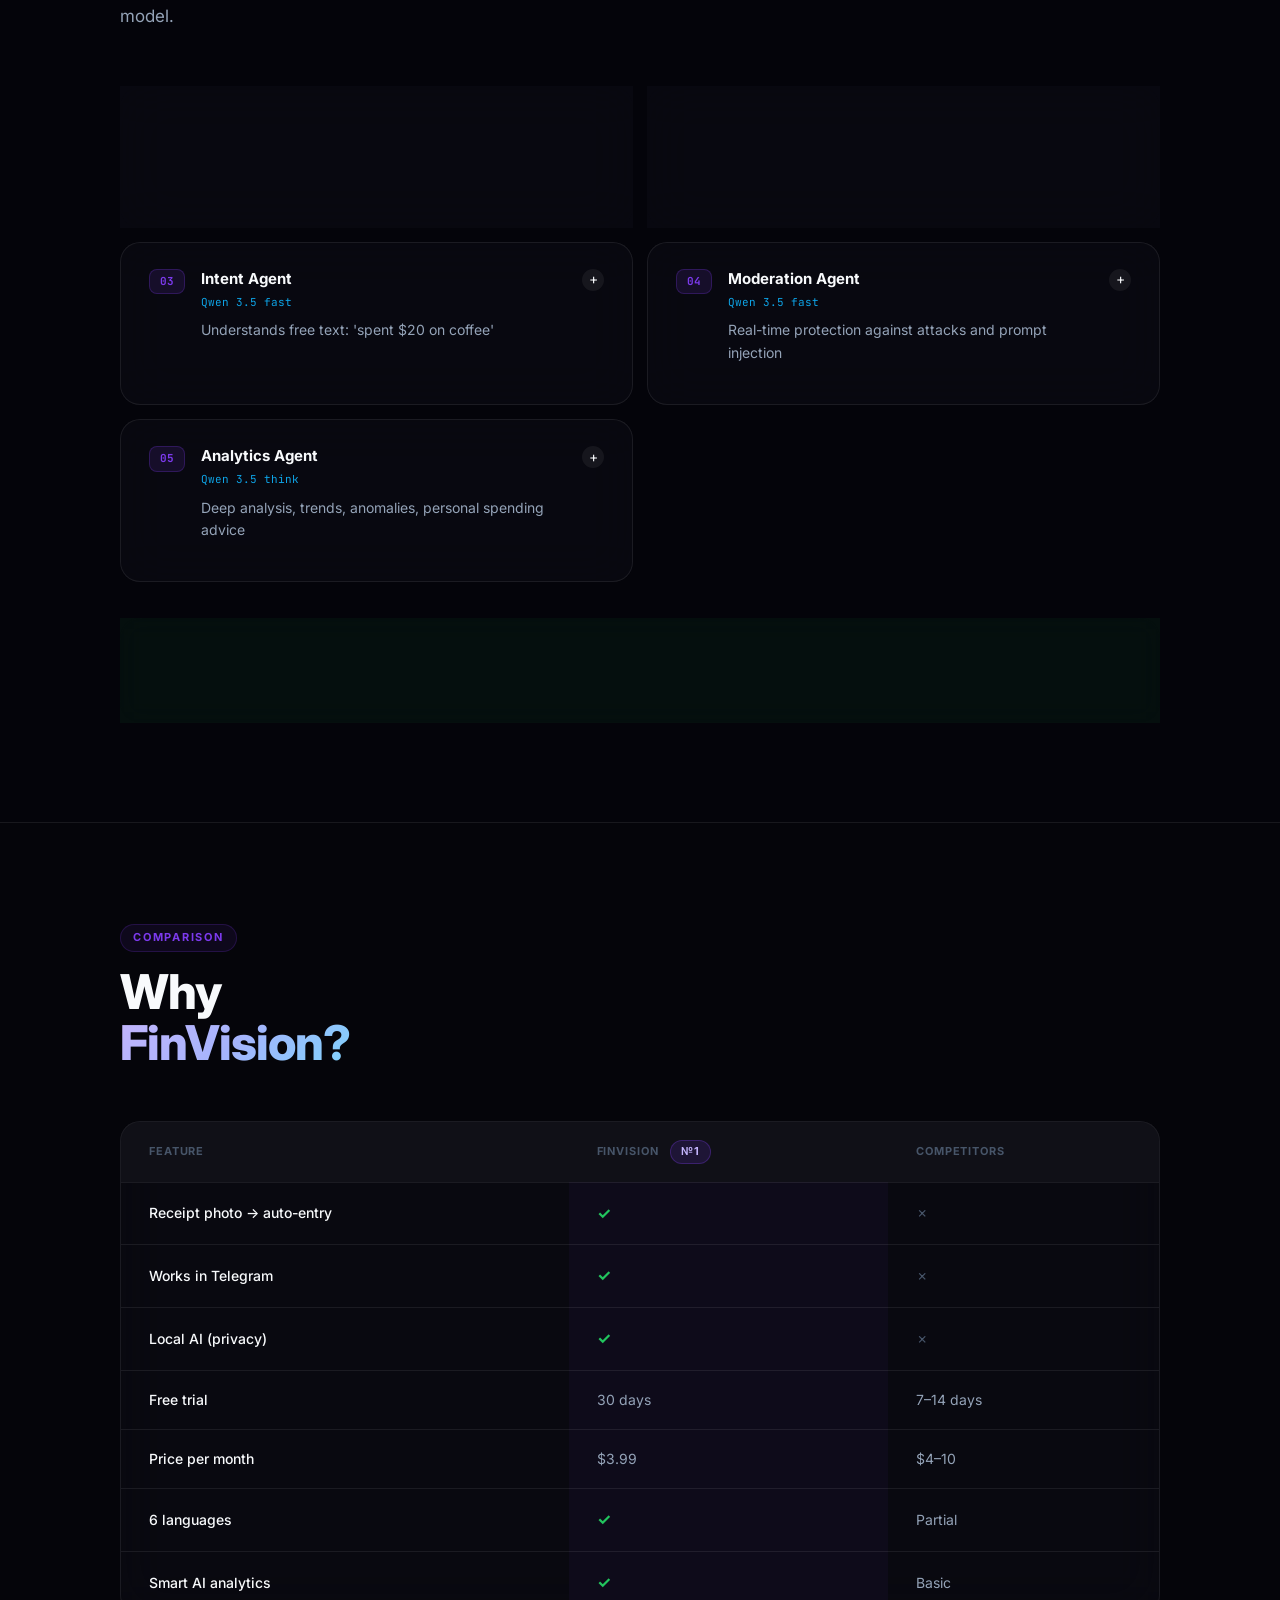
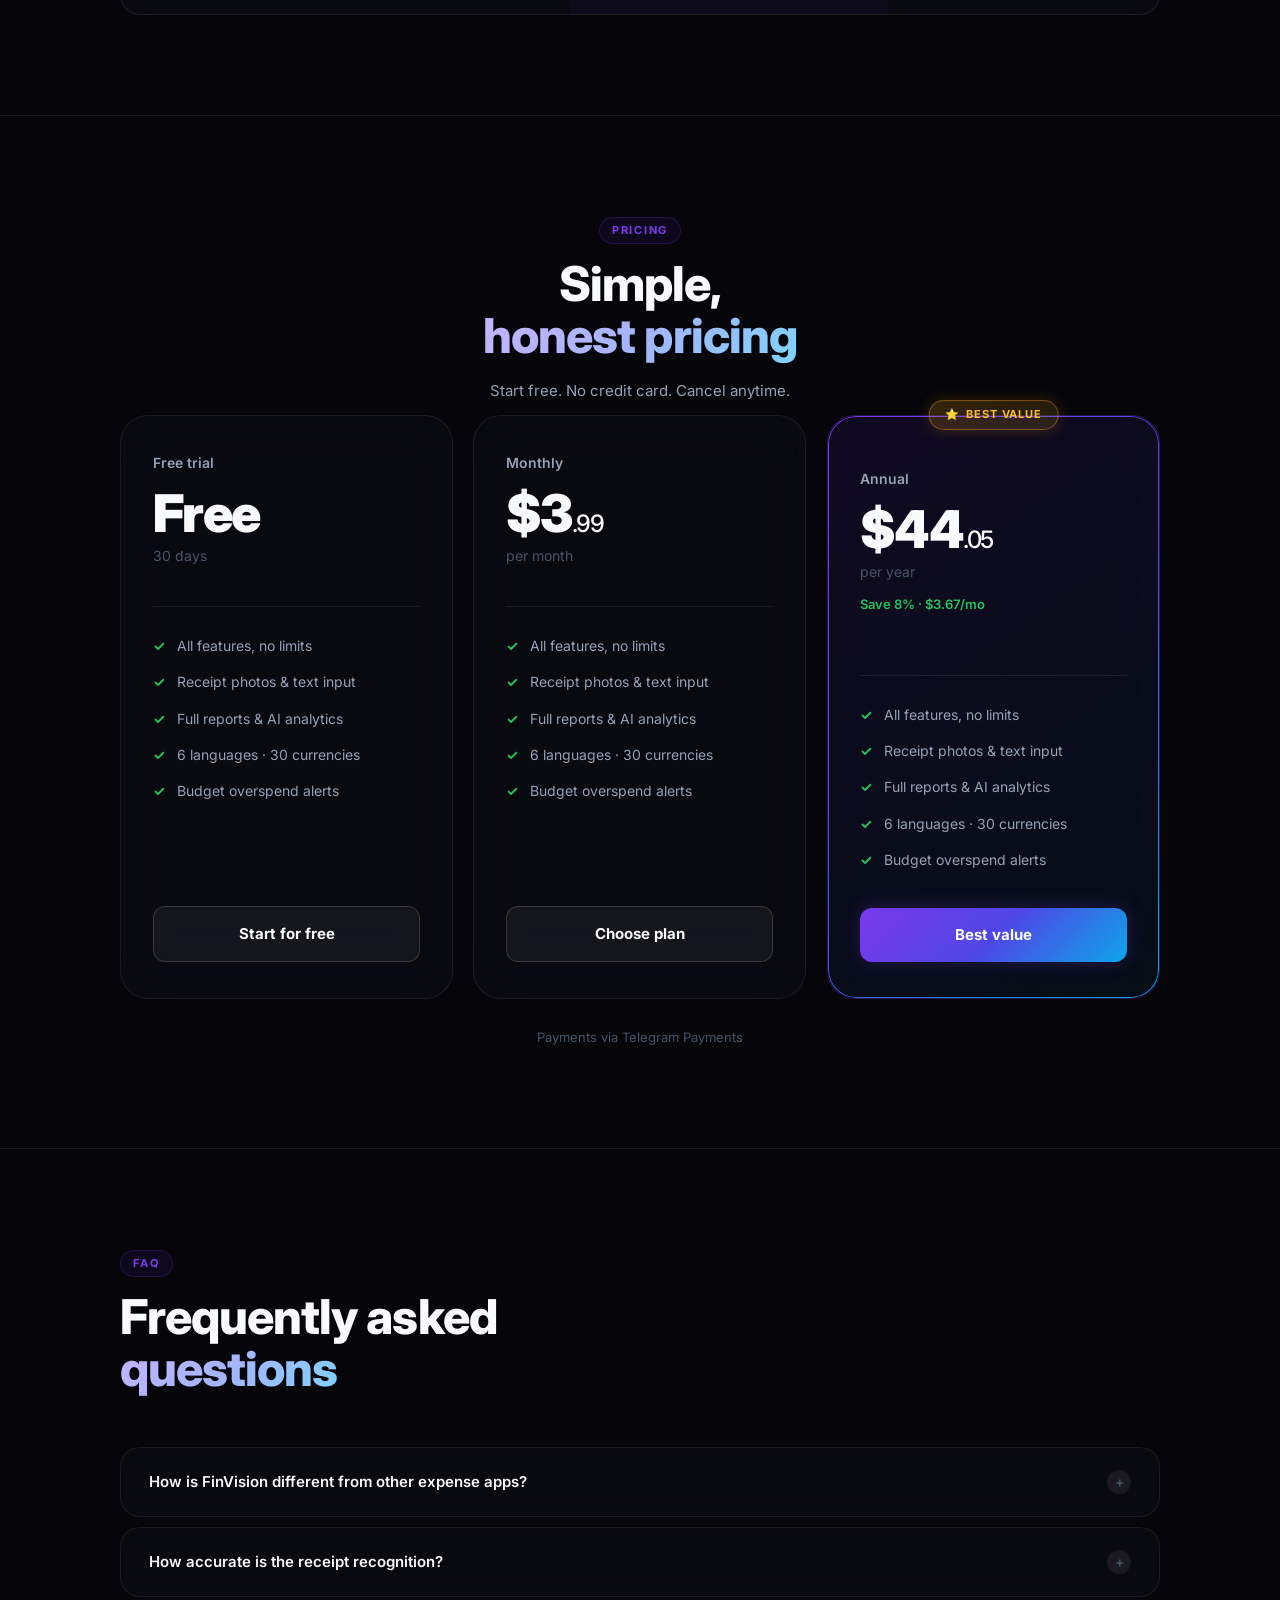
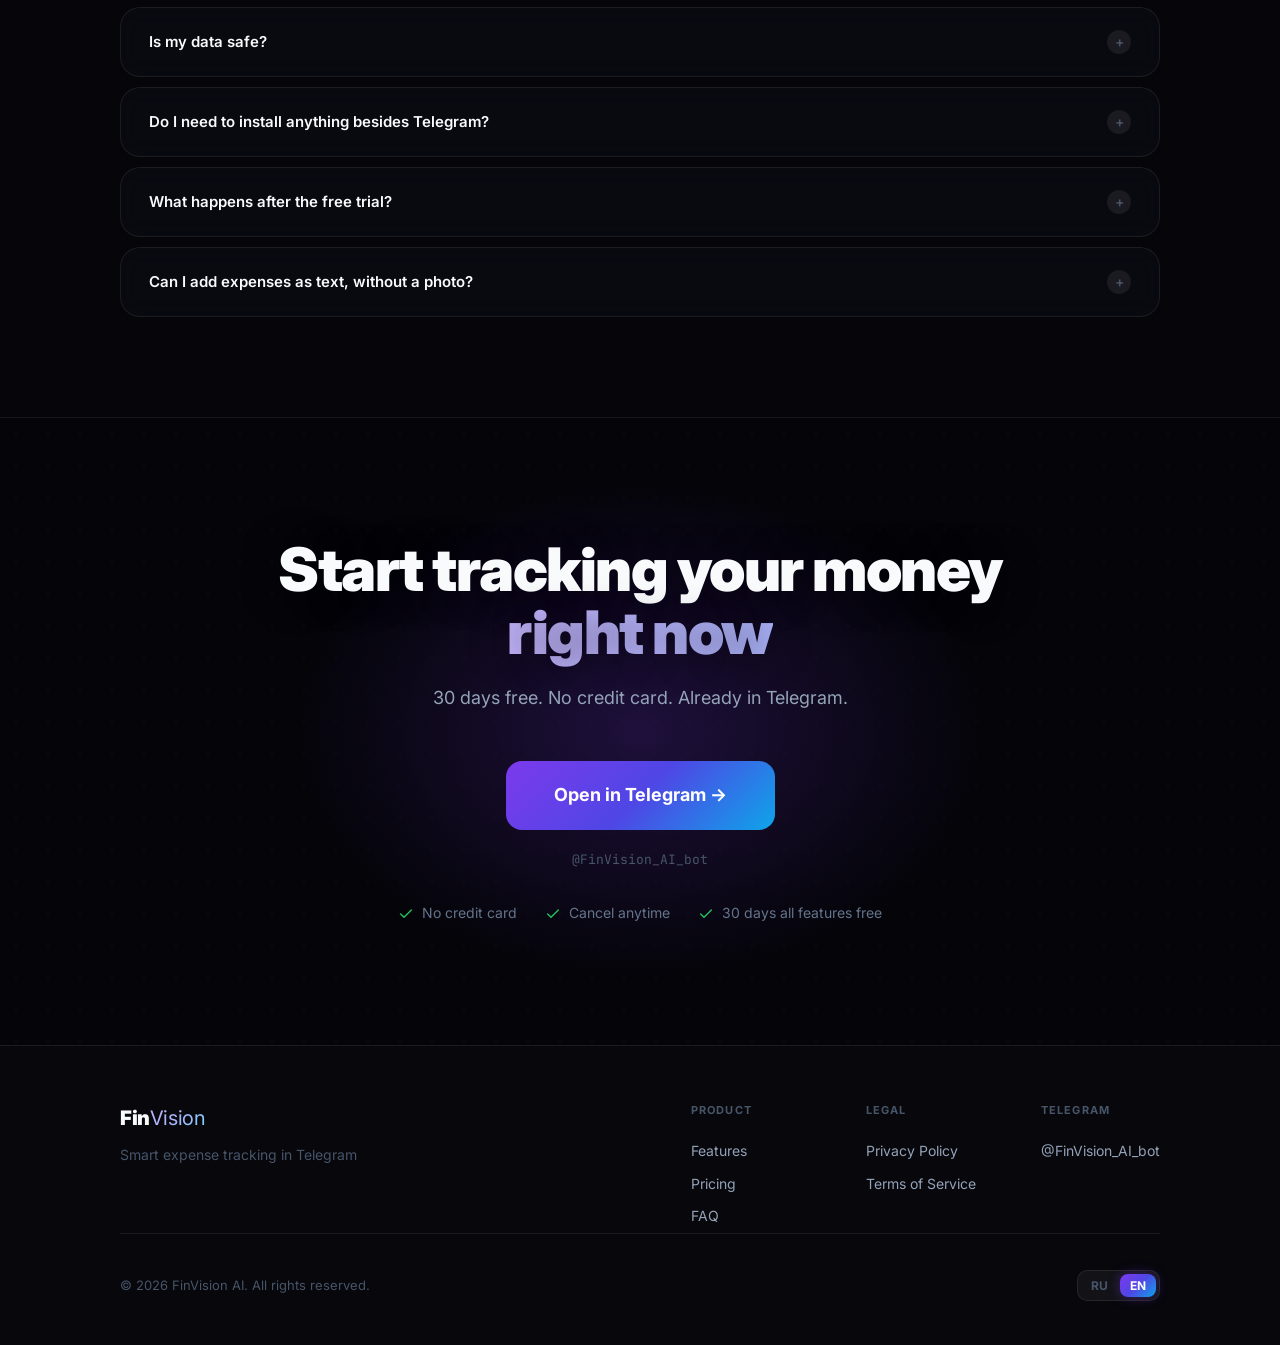
==== commit b0934bb3: "feat: F6 card — Защита от дублей и дураков, batch limits, auto-block policy" ====
--- a/index.html
+++ b/index.html
@@ -474,9 +474,9 @@
         <div class="bento-card-wide">
           <div class="bento-body">
             <div class="bento-icon bento-icon-amber">🛡️</div>
-            <div class="bento-title" data-i18n="features.f6_title">Защита от дублей</div>
-            <div class="bento-text" data-i18n="features.f6_text">Уже сохранили этот чек? Бот распознает и не создаст повтор.</div>
-            <div class="bento-text-sm" data-i18n="features.f6_sub">Алгоритм perceptual hash + расстояние Хэмминга</div>
+            <div class="bento-title" data-i18n="features.f6_title">Защита от дублей и дураков</div>
+            <div class="bento-text" data-i18n="features.f6_text">Умная защита от дублирующихся чеков, пакетного злоупотребления и нарушителей правил сервиса.</div>
+            <div class="bento-text-sm" data-i18n="features.f6_sub">pHash · лимит пакетов · автоблокировка</div>
           </div>
           <div class="bento-illus">
             <div class="illus-dup">
